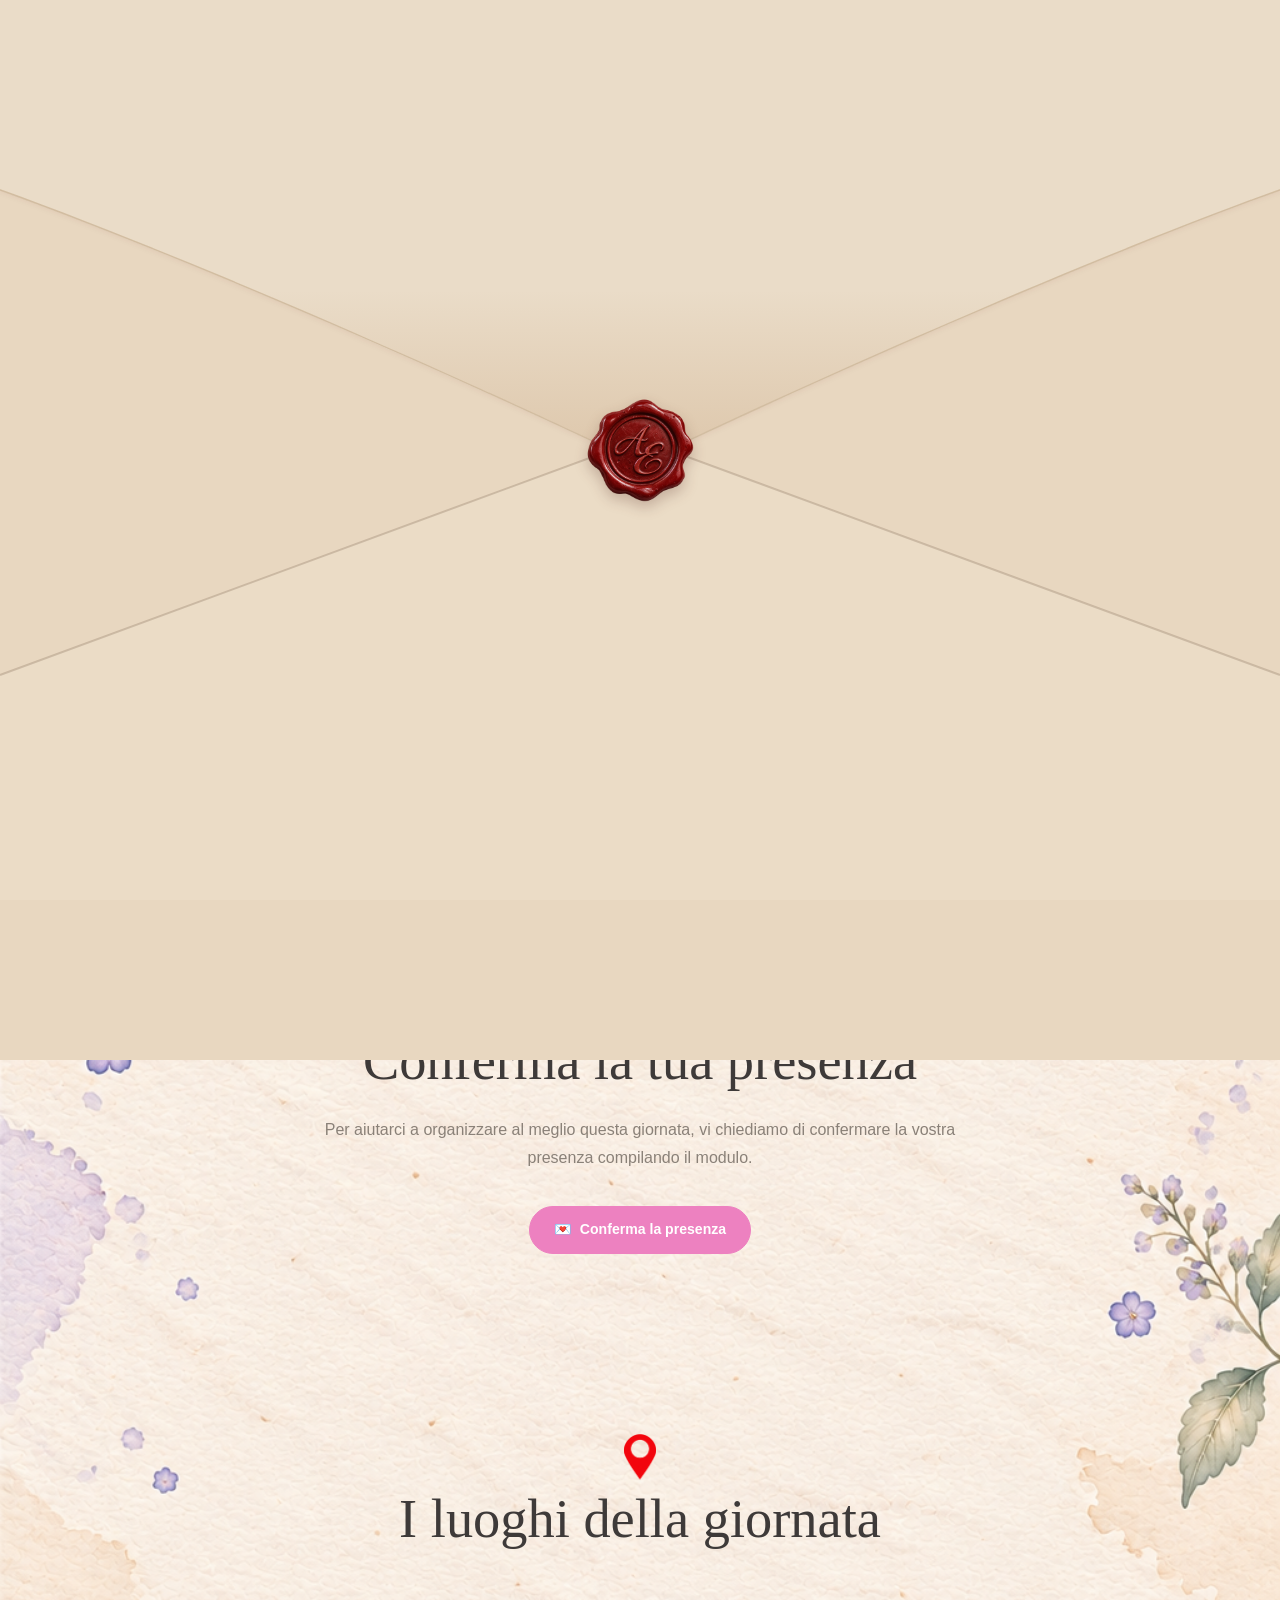
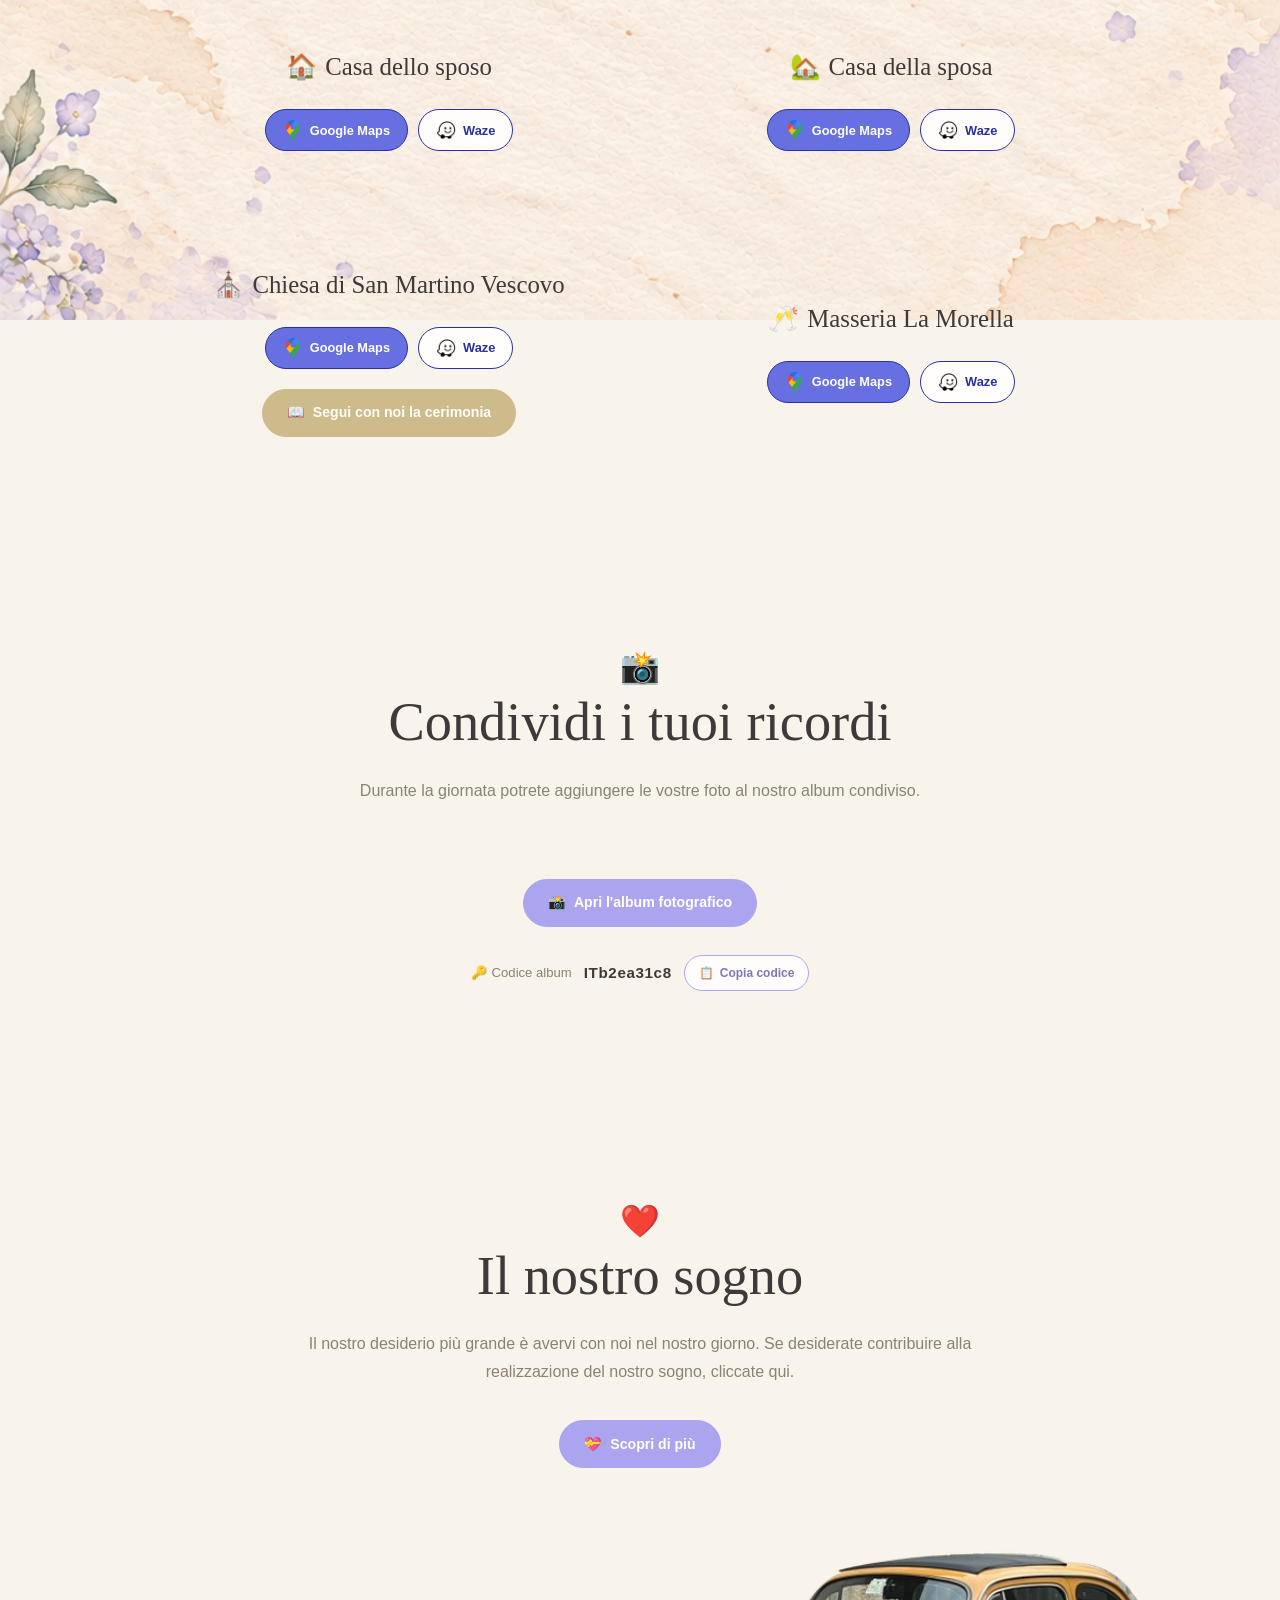
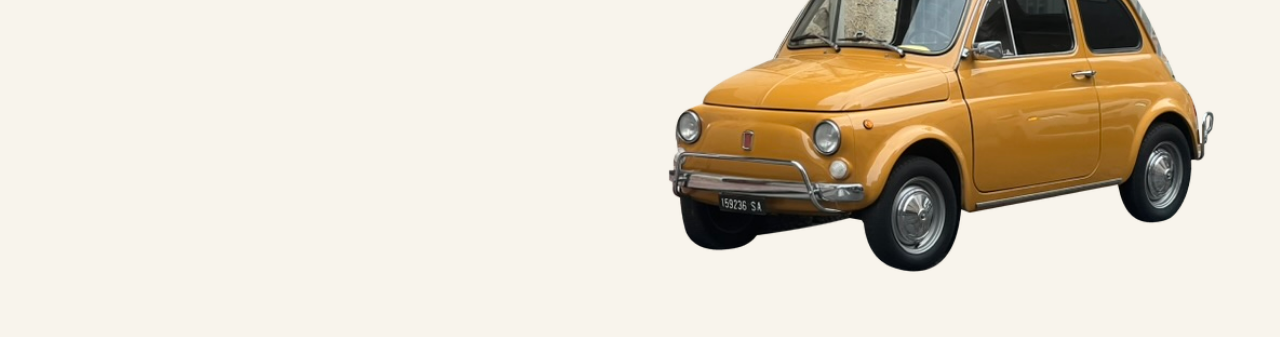
==== index.html @ 4b768903 "Update index.html" ====
<!DOCTYPE html>
<html lang="it">

<head>
    <meta charset="UTF-8">

    <meta
        name="viewport"
        content="width=device-width, initial-scale=1.0, viewport-fit=cover"
    >

    <script>
        if ("scrollRestoration" in history) {
            history.scrollRestoration = "manual";
        }

        window.scrollTo(0, 0);
    </script>

    <meta
        name="theme-color"
        content="#FAF7F2"
    >

    <title>Enrico & Annachiara | 12 giugno 2027</title>

    <link
        rel="preload"
        as="image"
        href="images/sigillo-AE.png"
        fetchpriority="high"
    >

    <link
        rel="preload"
        as="image"
        href="images/ritratto.png"
    >

    <link
        rel="preload"
        as="image"
        href="images/cartoncino.png"
    >

    <link
        rel="preload"
        as="image"
        href="images/sfondo-1.png"
    >

    <link
        rel="stylesheet"
        href="css/base.css"
    >

    <link
        rel="stylesheet"
        href="css/envelope.css"
    >

    <link
        rel="stylesheet"
        href="css/hero.css"
    >

    <link
        rel="stylesheet"
        href="css/sections.css"
    >

    <link
        rel="stylesheet"
        href="css/scroll.css"
    >
</head>


<body>

    <!-- =========================================================
         BUSTA
    ========================================================== -->

    <div
        class="envelope-screen"
        id="envelopeScreen"
    >

        <div
            class="envelope-stage"
            id="envelopeStage"
            role="button"
            tabindex="0"
            aria-label="Apri la partecipazione"
        >

            <div
                class="flap-shadow"
                id="flapShadow"
            ></div>


            <div
                class="envelope-body"
                id="envelopeBody"
            >

                <svg
                    class="body-svg"
                    viewBox="0 0 1000 1000"
                    preserveAspectRatio="none"
                    aria-hidden="true"
                >

                    <path
                        id="bodyLeftPath"
                        class="body-side"
                    ></path>

                    <path
                        id="bodyLeftFold"
                        class="body-fold"
                    ></path>

                    <path
                        id="bodyRightPath"
                        class="body-side"
                    ></path>

                    <path
                        id="bodyRightFold"
                        class="body-fold"
                    ></path>

                    <path
                        id="bodyBottomPath"
                        class="body-bottom"
                    ></path>

                    <path
                        id="bodyBottomFold"
                        class="body-bottom-fold"
                    ></path>

                </svg>

            </div>


            <div
                class="envelope-flap"
                id="flap"
            >

                <svg
                    class="flap-svg"
                    viewBox="0 0 1000 1000"
                    preserveAspectRatio="none"
                    aria-hidden="true"
                >

                    <defs>

                        <linearGradient
                            id="paperFront"
                            x1="0"
                            y1="0"
                            x2="0"
                            y2="1"
                        >

                            <stop
                                id="frontStop1"
                                offset="0%"
                                stop-color="#EADCC8"
                            ></stop>

                            <stop
                                id="frontStop2"
                                offset="65%"
                                stop-color="#EADCC8"
                            ></stop>

                            <stop
                                id="frontStop3"
                                offset="100%"
                                stop-color="#DEC8AD"
                            ></stop>

                        </linearGradient>


                        <linearGradient
                            id="paperBack"
                            x1="0"
                            y1="0"
                            x2="0"
                            y2="1"
                        >

                            <stop
                                offset="0%"
                                stop-color="#E6D6C0"
                            ></stop>

                            <stop
                                offset="100%"
                                stop-color="#DCC5A8"
                            ></stop>

                        </linearGradient>


                        <filter
                            id="paperShadow"
                            x="-20%"
                            y="-20%"
                            width="140%"
                            height="160%"
                        >

                            <feDropShadow
                                dx="0"
                                dy="4"
                                stdDeviation="5"
                                flood-color="#654B35"
                                flood-opacity=".08"
                            ></feDropShadow>

                        </filter>

                    </defs>


                    <path
                        id="flapEdgePath"
                        class="flap-edge"
                    ></path>

                    <path
                        id="flapPath"
                        class="flap-paper"
                    ></path>

                </svg>


                <div
                    class="wax-seal"
                    id="waxSeal"
                >

                    <img
                        src="images/sigillo-AE.png"
                        alt=""
                        draggable="false"
                        fetchpriority="high"
                        decoding="sync"
                    >

                </div>

            </div>

        </div>

    </div>



    <main
        class="site"
        id="site"
    >


        <!-- =====================================================
             HERO
        ====================================================== -->

        <section
            class="hero"
            id="home"
        >

            <div class="hero-content">

                <img
                    class="hero-portrait"
                    src="images/ritratto.png"
                    alt="Enrico e Annachiara"
                    fetchpriority="high"
                >

                <h1>
                    Enrico & Annachiara
                </h1>

                <p class="hero-date">
                    12 giugno 2027
                </p>


                <div
                    class="countdown-paper"
                    id="countdown"
                    aria-label="Conto alla rovescia al matrimonio"
                >

                    <img
                        class="countdown-paper-image"
                        src="images/cartoncino.png"
                        alt=""
                    >

                    <div class="countdown-paper-content">

                        <div class="countdown-grid">

                            <div class="countdown-item">

                                <strong id="countdownDays">
                                    000
                                </strong>

                                <span>
                                    giorni
                                </span>

                            </div>


                            <div class="countdown-item">

                                <strong id="countdownHours">
                                    00
                                </strong>

                                <span>
                                    ore
                                </span>

                            </div>


                            <div class="countdown-item">

                                <strong id="countdownMinutes">
                                    00
                                </strong>

                                <span>
                                    minuti
                                </span>

                            </div>


                            <div class="countdown-item">

                                <strong id="countdownSeconds">
                                    00
                                </strong>

                                <span>
                                    secondi
                                </span>

                            </div>

                        </div>

                    </div>

                </div>

            </div>

        </section>



        <!-- =====================================================
             RSVP
        ====================================================== -->

        <section
            class="section"
            id="rsvp"
        >

            <div class="section-inner">

                <h2 class="section-title">

                    <span
                        class="section-emoji"
                        aria-hidden="true"
                    >
                        💌
                    </span>

                    <span>
                        Conferma la tua presenza
                    </span>

                </h2>

                <p class="section-text">
                    Per aiutarci a organizzare al meglio questa giornata,
                    vi chiediamo di confermare la vostra presenza compilando
                    il modulo.
                </p>

                <a
                    class="button button-primary"
                    href="https://docs.google.com/forms/d/e/1FAIpQLSfR47MLRdUuwzttRWqgoxmSrlCjPIJb15usxh1CkX8zXxw4Rw/viewform"
                    target="_blank"
                    rel="noopener noreferrer"
                >

                    <span aria-hidden="true">
                        💌
                    </span>

                    Conferma la presenza

                </a>

            </div>

        </section>



        <!-- =====================================================
             LUOGHI
        ====================================================== -->

        <section
            class="section section-alt"
            id="luoghi"
        >

            <div class="section-inner">

                <h2 class="section-title">

                    <img
                        class="section-title-image"
                        src="images/pin.png"
                        alt=""
                    >

                    <span>
                        I luoghi della giornata
                    </span>

                </h2>


                <div class="places-grid">


                    <article class="place-card">

                        <h3>
                            <span aria-hidden="true">
                                🏠
                            </span>

                            Casa dello sposo
                        </h3>

                        <div class="navigation-buttons">

                            <a
                                class="button button-small map-button"
                                href="https://maps.app.goo.gl/kmqRrXZQPzqEgdiU8"
                                target="_blank"
                                rel="noopener noreferrer"
                            >

                                <img
                                    class="navigation-logo"
                                    src="images/maps.png"
                                    alt=""
                                >

                                Google Maps

                            </a>

                            <a
                                class="button button-small button-secondary map-button"
                                href="https://waze.com/ul?ll=40.608131%2C14.978180&navigate=yes"
                                target="_blank"
                                rel="noopener noreferrer"
                            >

                                <img
                                    class="navigation-logo"
                                    src="images/waze.png"
                                    alt=""
                                >

                                Waze

                            </a>

                        </div>

                    </article>



                    <article class="place-card">

                        <h3>
                            <span aria-hidden="true">
                                🏡
                            </span>

                            Casa della sposa
                        </h3>

                        <div class="navigation-buttons">

                            <a
                                class="button button-small map-button"
                                href="https://maps.app.goo.gl/kNUKDeFUFzFnu2As5"
                                target="_blank"
                                rel="noopener noreferrer"
                            >

                                <img
                                    class="navigation-logo"
                                    src="images/maps.png"
                                    alt=""
                                >

                                Google Maps

                            </a>

                            <a
                                class="button button-small button-secondary map-button"
                                href="https://waze.com/ul?ll=40.739052%2C14.755519&navigate=yes"
                                target="_blank"
                                rel="noopener noreferrer"
                            >

                                <img
                                    class="navigation-logo"
                                    src="images/waze.png"
                                    alt=""
                                >

                                Waze

                            </a>

                        </div>

                    </article>



                    <article class="place-card">

                        <h3>
                            <span aria-hidden="true">
                                ⛪
                            </span>

                            Chiesa di San Martino Vescovo
                        </h3>

                        <div class="navigation-buttons">

                            <a
                                class="button button-small map-button"
                                href="https://maps.app.goo.gl/6omwCTy1Atd1c3Cb7"
                                target="_blank"
                                rel="noopener noreferrer"
                            >

                                <img
                                    class="navigation-logo"
                                    src="images/maps.png"
                                    alt=""
                                >

                                Google Maps

                            </a>

                            <a
                                class="button button-small button-secondary map-button"
                                href="https://waze.com/ul?ll=40.761874%2C14.785191&navigate=yes"
                                target="_blank"
                                rel="noopener noreferrer"
                            >

                                <img
                                    class="navigation-logo"
                                    src="images/waze.png"
                                    alt=""
                                >

                                Waze

                            </a>

                        </div>


                        <a
                            class="button ceremony-button"
                            href="documenti/libretto-messa.pdf"
                            target="_blank"
                            rel="noopener noreferrer"
                        >

                            <span aria-hidden="true">
                                📖
                            </span>

                            Segui con noi la cerimonia

                        </a>

                    </article>



                    <article class="place-card">

                        <h3>
                            <span aria-hidden="true">
                                🥂
                            </span>

                            Masseria La Morella
                        </h3>

                        <div class="navigation-buttons">

                            <a
                                class="button button-small map-button"
                                href="https://maps.app.goo.gl/2apy9TeoYDG768eM7"
                                target="_blank"
                                rel="noopener noreferrer"
                            >

                                <img
                                    class="navigation-logo"
                                    src="images/maps.png"
                                    alt=""
                                >

                                Google Maps

                            </a>

                            <a
                                class="button button-small button-secondary map-button"
                                href="https://waze.com/ul?ll=40.610224%2C14.942694&navigate=yes"
                                target="_blank"
                                rel="noopener noreferrer"
                            >

                                <img
                                    class="navigation-logo"
                                    src="images/waze.png"
                                    alt=""
                                >

                                Waze

                            </a>

                        </div>

                    </article>


                </div>

            </div>

        </section>



        <!-- =====================================================
             ALBUM
        ====================================================== -->

        <section
            class="section"
            id="album"
        >

            <div class="section-inner">

                <h2 class="section-title">

                    <span
                        class="section-emoji"
                        aria-hidden="true"
                    >
                        📸
                    </span>

                    <span>
                        Condividi i tuoi ricordi
                    </span>

                </h2>


                <p class="section-text">
                    Durante la giornata potrete aggiungere le vostre foto
                    al nostro album condiviso.
                </p>


                <div class="album-card">

                    <a
                        class="button button-primary"
                        href="https://www.wedshoots.com/it?albumId=ITb2ea31c8"
                        target="_blank"
                        rel="noopener noreferrer"
                    >

                        <span aria-hidden="true">
                            📸
                        </span>

                        Apri l'album fotografico

                    </a>


                    <div class="access-code">

                        <span class="access-code-label">

                            <span aria-hidden="true">
                                🔑
                            </span>

                            Codice album

                        </span>

                        <strong id="wedshootsCode">
                            ITb2ea31c8
                        </strong>

                        <button
                            class="copy-button"
                            id="copyWedshootsCode"
                            type="button"
                        >

                            <span aria-hidden="true">
                                📋
                            </span>

                            Copia codice

                        </button>

                    </div>

                </div>

            </div>

        </section>



        <!-- =====================================================
             IL NOSTRO SOGNO
        ====================================================== -->

        <section
            class="section section-alt"
            id="sogno"
        >

            <div class="section-inner">

                <h2 class="section-title">

                    <span
                        class="section-emoji"
                        aria-hidden="true"
                    >
                        ❤️
                    </span>

                    <span>
                        Il nostro sogno
                    </span>

                </h2>


                <p class="section-text">
                    Il nostro desiderio più grande è avervi con noi nel
                    nostro giorno. Se desiderate contribuire alla
                    realizzazione del nostro sogno, cliccate qui.
                </p>


                <button
                    class="button button-primary"
                    id="giftToggle"
                    type="button"
                    aria-expanded="false"
                    aria-controls="giftDetails"
                >

                    <span aria-hidden="true">
                        💝
                    </span>

                    Scopri di più

                </button>


                <div
                    class="gift-details"
                    id="giftDetails"
                    hidden
                >

                    <div class="gift-row">

                        <span>
                            👤 Intestatario
                        </span>

                        <strong>
                            Enrico Forte
                        </strong>

                    </div>


                    <div class="gift-row gift-iban">

                        <span>
                            🏦 IBAN
                        </span>

                        <strong id="ibanCode">
                            IT95D0367401600000878189011
                        </strong>

                    </div>


                    <button
                        class="copy-button"
                        id="copyIban"
                        type="button"
                    >

                        <span aria-hidden="true">
                            📋
                        </span>

                        Copia IBAN

                    </button>


                    <div class="gift-row">

                        <span>
                            🌍 BIC / SWIFT
                        </span>

                        <strong>
                            TRBKITMMXXX
                        </strong>

                    </div>

                </div>

            </div>

        </section>



        <!-- =====================================================
             FIAT 500
        ====================================================== -->

        <div
            class="footer-500"
            aria-hidden="true"
        >

            <img
                src="images/500.png"
                alt=""
                draggable="false"
            >

        </div>


    </main>



    <!-- =========================================================
         INDICATORE SCROLL
    ========================================================== -->

    <div
        class="scroll-indicator"
        id="scrollIndicator"
        aria-hidden="true"
    >

        <span class="scroll-label">
            Scorri
        </span>

        <span
            class="scroll-arrow"
            aria-hidden="true"
        >

            <svg
                viewBox="0 0 24 24"
                focusable="false"
            >

                <path
                    d="M12 4.5V18.5M6.5 13L12 18.5L17.5 13"
                />

            </svg>

        </span>

    </div>



    <!-- =========================================================
         SCRIPT
    ========================================================== -->

    <script src="js/envelope.js"></script>
    <script src="js/countdown.js"></script>
    <script src="js/site.js"></script>
    <script src="js/hero.js"></script>

</body>

</html>
---- css/base.css ----
@import url("https://fonts.googleapis.com/css2?family=Allura&family=Cormorant+Garamond:wght@600&family=Great+Vibes&display=swap");


:root {
    --background: #F8F4EC;
    --background-alt: rgba(243, 238, 232, 0.72);

    --text: #3E3A39;
    --muted: #8A8178;

    --lilac: #ABA5F0;
    --lilac-dark: #9181BB;

    --card: rgba(255, 255, 255, 0.72);
    --card-border: rgba(125, 111, 101, 0.12);

    --gold: #CDBB8B;
    --gold-dark: #BDA978;
    --gold-active: #B19E70;

    --warm-white: #FFFDF8;

    --paper-front: #EADCC8;
    --paper-back: #E4D3BC;
    --paper-side: #E8D7C0;
    --paper-bottom: #EBDCC6;
    --paper-edge: #C8B18F;

    --shadow-soft:
        0 14px 40px
        rgba(74, 61, 53, .08);
}


* {
    box-sizing: border-box;
}


html {
    scroll-behavior: smooth;

    background:
        #F8F4EC;
}


html,
body {
    margin: 0;

    width: 100%;
    min-height: 100%;
}


body {
    position: relative;

    margin: 0;

    background-color:
        #F8F4EC;

    background-image:
        url("../images/sfondo-2.png");

    background-repeat:
        repeat-y;

    background-position:
        top center;

    background-size:
        100% auto;

    color:
        var(--text);

    font-family:
        Georgia,
        "Times New Roman",
        serif;

    overflow-x:
        hidden;
}


/*
 * =========================================================
 * PRIMA IMMAGINE DELLO SFONDO
 * =========================================================
 */

body::before {
    content: "";

    position: absolute;

    top: 0;
    left: 0;

    width: 100%;

    aspect-ratio:
        2 / 3;

    background-image:
        url("../images/sfondo-1.png");

    background-repeat:
        no-repeat;

    background-position:
        top center;

    background-size:
        100% 100%;

    pointer-events:
        none;

    z-index:
        0;
}


/*
 * =========================================================
 * BLOCCO DELLA PAGINA DURANTE LA BUSTA
 * =========================================================
 *
 * Manteniamo questa parte perché è quella che ha risolto
 * il ripristino della vecchia posizione di scroll su Safari.
 * Non crea alcuna fascia artificiale.
 * =========================================================
 */

body.envelope-locked {
    position: fixed;

    inset: 0;

    width: 100%;
    height: 100%;

    overflow: hidden;
}


a {
    color:
        inherit;

    text-decoration:
        none;
}


button,
a {
    -webkit-tap-highlight-color:
        transparent;
}


button {
    font:
        inherit;
}


.site {
    position:
        relative;

    width:
        100%;

    z-index:
        1;
}


/*
 * =========================================================
 * MOBILE
 * =========================================================
 */

@media (max-width: 760px) {

    body {
        background-size:
            100% auto;
    }


    body::before {
        background-size:
            100% 100%;
    }

}


/*
 * =========================================================
 * RIDUZIONE MOVIMENTO
 * =========================================================
 */

@media (prefers-reduced-motion: reduce) {

    html {
        scroll-behavior:
            auto;
    }


    *,
    *::before,
    *::after {
        animation-duration:
            .01ms !important;

        animation-iteration-count:
            1 !important;

        transition-duration:
            .01ms !important;
    }

}
---- css/envelope.css ----
.envelope-screen {
    position: fixed;
    inset: 0;

    z-index: 1000;

    overflow: visible;

    pointer-events: auto;
}


/*
 * =========================================================
 * OVERSCAN DELLA BUSTA
 * =========================================================
 *
 * Estendiamo fisicamente la superficie della busta oltre
 * il viewport senza modificare le dimensioni dello stage.
 *
 * In questo modo la geometria centrale della busta rimane
 * esattamente quella già approvata.
 * =========================================================
 */

.envelope-screen::before,
.envelope-screen::after {
    content: "";

    position: absolute;

    left: 0;

    width: 100%;

    height: 160px;

    background:
        var(--paper-side);

    pointer-events:
        none;

    z-index:
        9;
}


.envelope-screen::before {
    bottom: 100%;
}


.envelope-screen::after {
    top: 100%;
}


.envelope-screen.opened {
    pointer-events: none;
}


.envelope-stage {
    position: absolute;

    inset: 0;

    perspective:
        1800px;

    perspective-origin:
        50% 10%;

    cursor:
        pointer;

    outline:
        none;

    -webkit-tap-highlight-color:
        transparent;
}


/* =======================================================
   CORPO DELLA BUSTA
======================================================= */

.envelope-body {
    position: absolute;

    inset: 0;

    z-index: 10;

    pointer-events:
        none;

    transform:
        translateY(0);

    will-change:
        transform;
}


.body-svg {
    position: absolute;

    inset: 0;

    display:
        block;

    width:
        100%;

    height:
        100%;

    overflow:
        visible;
}


.body-side {
    fill:
        var(--paper-side);
}


.body-bottom {
    fill:
        var(--paper-bottom);
}


.body-fold {
    fill:
        none;

    stroke:
        rgba(105, 82, 58, 0.22);

    stroke-width:
        2;

    vector-effect:
        non-scaling-stroke;
}


.body-bottom-fold {
    fill:
        none;

    stroke:
        rgba(105, 82, 58, 0.24);

    stroke-width:
        2;

    vector-effect:
        non-scaling-stroke;
}


/* =======================================================
   OMBRA DEL LEMBO
======================================================= */

.flap-shadow {
    position:
        absolute;

    left:
        50%;

    top:
        50%;

    z-index:
        12;

    width:
        65%;

    height:
        13%;

    transform:
        translate(-50%, -50%)
        scaleY(0.04);

    transform-origin:
        center;

    background:
        radial-gradient(
            ellipse at center,
            rgba(70, 48, 30, 0.22) 0%,
            rgba(70, 48, 30, 0.09) 48%,
            rgba(70, 48, 30, 0) 80%
        );

    filter:
        blur(12px);

    opacity:
        0;

    pointer-events:
        none;

    will-change:
        opacity,
        transform;
}


/* =======================================================
   LEMBO SUPERIORE
======================================================= */

.envelope-flap {
    position:
        absolute;

    left:
        0;

    top:
        0;

    z-index:
        20;

    width:
        100vw;

    height:
        50vh;

    transform-origin:
        50% 0;

    transform-style:
        preserve-3d;

    opacity:
        1;

    will-change:
        transform,
        opacity;
}


.flap-svg {
    position:
        absolute;

    inset:
        0;

    display:
        block;

    width:
        100%;

    height:
        100%;

    overflow:
        visible;

    pointer-events:
        none;
}


.flap-edge {
    fill:
        none;

    stroke:
        var(--paper-edge);

    stroke-width:
        3;

    vector-effect:
        non-scaling-stroke;

    opacity:
        0.55;
}


.flap-paper {
    fill:
        url(#paperFront);

    filter:
        url(#paperShadow);
}


/* =======================================================
   SIGILLO
======================================================= */

.wax-seal {
    position:
        absolute;

    left:
        50%;

    top:
        100%;

    z-index:
        30;

    width:
        108px;

    height:
        108px;

    transform:
        translate(-50%, -50%)
        translateZ(5px);

    transform-origin:
        center;

    pointer-events:
        none;

    will-change:
        left,
        top;
}


.wax-seal img {
    display:
        block;

    width:
        100%;

    height:
        100%;

    object-fit:
        contain;

    filter:
        drop-shadow(
            0 6px 7px
            rgba(70, 25, 20, 0.24)
        );
}


/* =======================================================
   MOBILE
======================================================= */

@media (max-width: 760px) {

    .wax-seal {
        width:
            96px;

        height:
            96px;
    }

}
---- css/hero.css ----
/* =======================================================
   HERO
======================================================= */

.hero {
    position: relative;

    min-height: 100vh;

    display: flex;
    justify-content: center;
    align-items: center;

    padding:
        30px
        24px
        60px;

    text-align: center;

    /*
     * Nessun background:
     * lasciamo visibile lo sfondo carta del body.
     */
    background: transparent;
}

.hero-content {
    position: relative;
    z-index: 3;

    width: 100%;
    max-width: 720px;

    display: flex;
    flex-direction: column;
    align-items: center;
}


/* =======================================================
   RITRATTO
======================================================= */

.hero-portrait {
    display: block;

    width: min(60vw, 380px);
    height: auto;

    margin-bottom: 18px;

    transform:
        translateY(10px)
        scale(0.85);

    transform-origin: center center;

    transition:
        transform 3.3s
        cubic-bezier(0.22, 1, 0.36, 1);

    will-change: transform;
}


/* =======================================================
   NOMI
======================================================= */

.hero h1 {
    margin: 0;

    font-family:
        "Allura",
        "Great Vibes",
        cursive;

    font-size:
        clamp(
            4.2rem,
            9vw,
            6.4rem
        );

    font-weight: 400;

    line-height: 1;

    color: var(--text);

    transform:
        translateY(8px)
        scale(0.85);

    transform-origin: center center;

    transition:
        transform 3.3s
        cubic-bezier(0.22, 1, 0.36, 1);

    will-change: transform;
}


/* =======================================================
   REVEAL HERO
======================================================= */

.hero.is-revealed .hero-portrait {
    transform:
        translateY(0)
        scale(1);
}

.hero.is-revealed h1 {
    transform:
        translateY(0)
        scale(1);
}


/* =======================================================
   DATA
======================================================= */

.hero-date {
    margin:
        12px
        0
        0;

    color: var(--muted);

    font-family:
        Georgia,
        "Times New Roman",
        serif;

    font-size:
        clamp(
            0.9rem,
            2vw,
            1.05rem
        );

    letter-spacing: .32em;

    text-transform: uppercase;
}


/* =======================================================
   COUNTDOWN
======================================================= */

.countdown-paper {
    position: relative;

    width:
        min(
            94vw,
            560px
        );

    margin-top: 18px;
}

.countdown-paper-image {
    display: block;

    width: 100%;
    height: auto;

    user-select: none;
    pointer-events: none;
}

.countdown-paper-content {
    position: absolute;

    left: 50%;
    top: 50%;

    width: 82%;

    transform:
        translate(-50%, -50%);

    text-align: center;
}

.countdown-grid {
    display: grid;

    grid-template-columns:
        repeat(
            4,
            1fr
        );

    align-items: center;
}

.countdown-item {
    display: flex;
    flex-direction: column;

    align-items: center;

    gap: 4px;

    min-width: 0;
}


/* =======================================================
   NUMERI COUNTDOWN
======================================================= */

.countdown-item strong {
    display: block;

    color:
        rgba(
            67,
            46,
            33,
            0.92
        );

    font-family:
        "Cormorant Garamond",
        Georgia,
        serif;

    font-size:
        clamp(
            2.35rem,
            5.6vw,
            2.6rem
        );

    font-weight: 600;

    line-height: 0.95;

    font-variant-numeric:
        tabular-nums;

    letter-spacing: 0.01em;
}


/* =======================================================
   STRUTTURA FLIP
======================================================= */

.countdown-flip {
    position: relative;

    display: inline-block;

    min-width: 2ch;
    height: 1em;

    perspective: 700px;

    line-height: 1;

    vertical-align: middle;
}

.countdown-flip-face {
    position: absolute;

    inset: 0;

    display: flex;

    justify-content: center;
    align-items: center;

    backface-visibility: hidden;
    -webkit-backface-visibility: hidden;

    transform-style: preserve-3d;

    transform-origin: center center;
}

.countdown-flip-current {
    transform:
        rotateX(0deg);
}

.countdown-flip-next {
    transform:
        rotateX(90deg);
}

.countdown-flip.is-flipping
.countdown-flip-current {
    animation:
        countdownFlipOut
        0.28s
        ease-in
        forwards;
}

.countdown-flip.is-flipping
.countdown-flip-next {
    animation:
        countdownFlipIn
        0.28s
        0.20s
        ease-out
        forwards;
}

@keyframes countdownFlipOut {

    from {
        transform:
            rotateX(0deg);
    }

    to {
        transform:
            rotateX(-90deg);
    }

}

@keyframes countdownFlipIn {

    from {
        transform:
            rotateX(90deg);
    }

    to {
        transform:
            rotateX(0deg);
    }

}


/* =======================================================
   ETICHETTE COUNTDOWN
======================================================= */

.countdown-item span {
    color:
        rgba(
            92,
            64,
            45,
            0.72
        );

    font-family:
        "Cormorant Garamond",
        Georgia,
        serif;

    font-size: 0.60rem;

    font-weight: 600;

    line-height: 1;

    text-transform: uppercase;

    letter-spacing: 0.12em;
}


/* =======================================================
   MOBILE
======================================================= */

@media (max-width: 760px) {

    .hero {
        padding:
            22px
            20px
            50px;
    }

    .hero-portrait {
        width:
            min(
                72vw,
                340px
            );

        margin-bottom: 14px;
    }

    .hero h1 {
        font-size:
            clamp(
                3.4rem,
                15vw,
                5.2rem
            );
    }

    .hero-date {
        margin-top: 8px;

        font-size: .82rem;
    }

    .countdown-paper {
        width:
            min(
                96vw,
                560px
            );

        margin-top: 16px;
    }

    .countdown-paper-content {
        width: 84%;
    }

    .countdown-item strong {
        font-size:
            clamp(
                2rem,
                8vw,
                2.45rem
            );
    }

    .countdown-item span {
        font-size: 0.58rem;

        letter-spacing: 0.10em;
    }

}


/* =======================================================
   ACCESSIBILITÀ
======================================================= */

@media (prefers-reduced-motion: reduce) {

    .hero-portrait,
    .hero h1 {
        transition: none;

        transform:
            translateY(0)
            scale(1);
    }

    .hero.is-revealed .hero-portrait,
    .hero.is-revealed h1 {
        transform:
            translateY(0)
            scale(1);
    }

    .countdown-flip.is-flipping
    .countdown-flip-current,

    .countdown-flip.is-flipping
    .countdown-flip-next {
        animation: none;
    }

}
---- css/sections.css ----
/* =======================================================
   SEZIONI
======================================================= */

.section {
    position: relative;

    width: 100%;

    padding:
        90px
        24px;

    background: transparent;
}


/* =======================================================
   SEZIONI ALTERNATE
======================================================= */

.section-alt {
    background: transparent;
}


.section-inner {
    position: relative;

    width: 100%;
    max-width: 980px;

    margin: 0 auto;

    text-align: center;

    z-index: 2;
}


/* =======================================================
   TITOLI
======================================================= */

.section-title {
    margin:
        0
        0
        24px;

    display: flex;
    flex-direction: column;

    justify-content: center;
    align-items: center;

    gap: 10px;

    font-size:
        clamp(
            2rem,
            5vw,
            3.4rem
        );

    font-weight: 400;

    line-height: 1.1;
}


.section-emoji {
    display: block;

    font-size: 2rem;

    line-height: 1;
}


.section-title-image {
    display: block;

    width: 46px;
    height: 46px;

    object-fit: contain;
}


/* =======================================================
   TESTO
======================================================= */

.section-text {
    max-width: 700px;

    margin:
        0
        auto
        34px;

    color: var(--muted);

    font-family:
        Arial,
        Helvetica,
        sans-serif;

    font-size: 1rem;

    line-height: 1.75;
}


/* =======================================================
   PULSANTI - BASE
======================================================= */

.button {
    display: inline-flex;

    justify-content: center;
    align-items: center;

    gap: 8px;

    min-height: 48px;

    padding:
        13px
        24px;

    border:
        1px solid
        transparent;

    border-radius: 999px;

    color: #FFFFFF;

    font-family:
        Arial,
        Helvetica,
        sans-serif;

    font-size: 0.88rem;

    font-weight: 600;

    line-height: 1.2;

    cursor: pointer;

    box-shadow: none;

    transition:
        transform 0.28s cubic-bezier(.22, 1, .36, 1),
        background-color 0.28s ease,
        border-color 0.28s ease,
        color 0.28s ease;
}


.button:hover {
    transform:
        translateY(-1px);
}


.button:active {
    transform:
        translateY(1px)
        scale(0.985);
}


/* =======================================================
   RSVP
======================================================= */

#rsvp .button-primary {
    background:
        #ED81C0;

    border-color:
        #ED81C0;

    color:
        #FFFFFF;
}


#rsvp .button-primary:hover {
    background:
        #E673B6;

    border-color:
        #E673B6;
}


/* =======================================================
   PULSANTE SECONDARIO
======================================================= */

.button-secondary {
    background:
        rgba(255, 255, 255, 0.60);

    color:
        #9181BB;

    border:
        1px solid
        #ABA5F0;
}


.button-secondary:hover {
    background:
        rgba(171, 165, 240, 0.10);

    color:
        #8176B8;
}


/* =======================================================
   PULSANTI PICCOLI
======================================================= */

.button-small {
    min-height: 42px;

    padding:
        10px
        17px;

    font-size: 0.8rem;
}


/* =======================================================
   NAVIGAZIONE
======================================================= */

.map-button {
    gap: 7px;
}


.navigation-logo {
    display: block;

    width: 20px;
    height: 20px;

    object-fit: contain;

    flex: 0 0 auto;
}


/* =======================================================
   GOOGLE MAPS
======================================================= */

.map-button[href*="maps"] {
    background:
        #6770E1;

    color:
        #FFFFFF;

    border:
        1px solid
        #2A30A4;
}


.map-button[href*="maps"]:hover {
    background:
        #5C65D8;

    border-color:
        #2A30A4;
}


/* =======================================================
   WAZE
======================================================= */

.map-button[href*="waze"] {
    background:
        rgba(255, 255, 255, 0.88);

    color:
        #2A30A4;

    border:
        1px solid
        #2A30A4;
}


.map-button[href*="waze"]:hover {
    background:
        #FFFFFF;

    color:
        #2A30A4;
}


/* =======================================================
   CERIMONIA
======================================================= */

.ceremony-button {
    margin-top: 20px;

    background:
        var(--gold);

    color:
        var(--warm-white);

    border-color:
        var(--gold);
}


.ceremony-button:hover {
    background:
        var(--gold-dark);

    border-color:
        var(--gold-dark);
}


.ceremony-button:active {
    background:
        var(--gold-active);

    border-color:
        var(--gold-active);
}


/* =======================================================
   LUOGHI
======================================================= */

.places-grid {
    display: grid;

    grid-template-columns:
        repeat(
            2,
            minmax(0, 1fr)
        );

    gap: 24px;

    margin-top: 42px;
}


.place-card {
    display: flex;
    flex-direction: column;

    justify-content: center;
    align-items: center;

    min-height: 220px;

    padding:
        34px
        28px;

    border: none;

    border-radius: 0;

    background: transparent;

    box-shadow: none;

    backdrop-filter: none;
    -webkit-backdrop-filter: none;
}


.place-card h3 {
    margin:
        0
        0
        26px;

    display: flex;

    justify-content: center;
    align-items: center;

    gap: 8px;

    font-size:
        clamp(
            1.25rem,
            3vw,
            1.55rem
        );

    font-weight: 400;

    line-height: 1.25;

    text-align: center;
}


.navigation-buttons {
    display: flex;

    flex-wrap: wrap;

    justify-content: center;

    gap: 10px;
}


/* =======================================================
   ALBUM
======================================================= */

.album-card {
    max-width: 600px;

    margin:
        40px
        auto
        0;

    padding:
        34px
        28px;

    border: none;

    border-radius: 0;

    background: transparent;

    box-shadow: none;

    backdrop-filter: none;
    -webkit-backdrop-filter: none;
}


/* =======================================================
   PULSANTE ALBUM
======================================================= */

#album .button-primary {
    background:
        #ABA5F0;

    border-color:
        #ABA5F0;

    color:
        #FFFFFF;
}


#album .button-primary:hover {
    background:
        #9D96E4;

    border-color:
        #9D96E4;
}


/* =======================================================
   CODICE ACCESSO
======================================================= */

.access-code {
    margin-top: 28px;

    display: flex;

    flex-wrap: wrap;

    justify-content: center;
    align-items: center;

    gap: 12px;

    font-family:
        Arial,
        Helvetica,
        sans-serif;

    color:
        var(--muted);
}


.access-code-label {
    display: inline-flex;

    align-items: center;

    gap: 5px;

    font-size: 0.82rem;
}


.access-code strong {
    color:
        var(--text);

    font-size: 0.95rem;

    letter-spacing: 0.04em;
}


/* =======================================================
   COPIA CODICE / COPIA IBAN
======================================================= */

.copy-button {
    display: inline-flex;

    justify-content: center;
    align-items: center;

    gap: 6px;

    min-height: 36px;

    padding:
        8px
        14px;

    border:
        1px solid
        #ABA5F0;

    border-radius: 999px;

    background:
        rgba(255, 255, 255, 0.82);

    color:
        #8176B8;

    font-family:
        Arial,
        Helvetica,
        sans-serif;

    font-size: 0.75rem;

    font-weight: 600;

    cursor: pointer;

    box-shadow: none;

    transition:
        transform 0.28s cubic-bezier(.22, 1, .36, 1),
        background-color 0.28s ease,
        border-color 0.28s ease;
}


.copy-button:hover {
    background:
        #FFFFFF;

    border-color:
        #918BE0;

    transform:
        translateY(-1px);
}


.copy-button:active {
    transform:
        translateY(1px)
        scale(0.985);
}


/* =======================================================
   REGALO
======================================================= */

.gift-details {
    max-width: 620px;

    margin:
        34px
        auto
        0;

    padding: 30px;

    border: none;

    border-radius: 0;

    background: transparent;

    box-shadow: none;

    backdrop-filter: none;
    -webkit-backdrop-filter: none;
}


.gift-details[hidden] {
    display: none;
}


/* =======================================================
   PULSANTE SCOPRI DI PIÙ
======================================================= */

#giftToggle {
    background:
        #ABA5F0;

    border-color:
        #ABA5F0;

    color:
        #FFFFFF;
}


#giftToggle:hover {
    background:
        #9D96E4;

    border-color:
        #9D96E4;
}


/* =======================================================
   DATI REGALO
======================================================= */

.gift-row {
    display: flex;

    justify-content: space-between;
    align-items: center;

    gap: 20px;

    padding:
        14px
        0;

    border-bottom:
        1px solid
        rgba(125, 111, 101, 0.10);

    text-align: left;

    font-family:
        Arial,
        Helvetica,
        sans-serif;
}


.gift-row:last-child {
    border-bottom: 0;
}


.gift-row span {
    flex:
        0
        0
        auto;

    color:
        var(--muted);

    font-size: 0.8rem;
}


.gift-row strong {
    text-align: right;

    font-size: 0.92rem;

    font-weight: 600;

    overflow-wrap: anywhere;
}


.gift-iban {
    margin-bottom: 12px;
}


.gift-details > .copy-button {
    margin:
        4px
        0
        12px;
}


/* =======================================================
   SEZIONE FINALE
======================================================= */

#sogno {
    padding-bottom: 70px;
}


/* =======================================================
   FIAT 500 - DECORAZIONE FINALE
======================================================= */

.footer-500 {
    position: relative;

    width: 100%;

    display: flex;

    justify-content: flex-end;
    align-items: flex-end;

    padding:
        0
        clamp(22px, 4vw, 64px)
        clamp(28px, 4vw, 50px);

    pointer-events: none;

    user-select: none;

    z-index: 2;
}


.footer-500 img {
    display: block;

    width:
        min(
            45vw,
            700px
        );

    max-width: 100%;

    height: auto;

    object-fit: contain;

    pointer-events: none;

    user-select: none;

    -webkit-user-drag: none;
}


/* =======================================================
   MOBILE
======================================================= */

@media (max-width: 760px) {

    .section {
        padding:
            74px
            20px;
    }


    .section-title {
        gap: 9px;
    }


    .section-emoji {
        font-size: 1.85rem;
    }


    .section-title-image {
        width: 42px;
        height: 42px;
    }


    .places-grid {
        grid-template-columns:
            1fr;

        gap: 18px;

        margin-top: 34px;
    }


    .place-card {
        min-height: 0;

        padding:
            28px
            22px;

        border-radius: 0;
    }


    .place-card h3 {
        gap: 7px;
    }


    .navigation-buttons {
        width: 100%;
    }


    .navigation-buttons .button {
        flex:
            1
            1
            120px;
    }


    .navigation-logo {
        width: 19px;
        height: 19px;
    }


    .album-card,
    .gift-details {
        padding:
            28px
            20px;

        border-radius: 0;
    }


    .access-code {
        flex-direction: column;

        gap: 8px;
    }


    .gift-row {
        flex-direction: column;

        align-items: flex-start;

        gap: 6px;
    }


    .gift-row strong {
        width: 100%;

        text-align: left;
    }


    #sogno {
        padding-bottom: 55px;
    }


    .footer-500 {
        padding:
            0
            18px
            24px;
    }


    .footer-500 img {
        width: 45vw;
    }

}
---- css/scroll.css ----
.scroll-indicator {
    position: fixed;
    left: 50%;
    bottom: 20px;
    z-index: 500;

    display: flex;
    flex-direction: column;
    align-items: center;
    gap: 4px;

    transform: translateX(-50%);

    color: rgba(62, 58, 57, 0.72);

    font-family: Arial, Helvetica, sans-serif;
    font-size: 0.7rem;
    letter-spacing: 0.16em;
    text-transform: uppercase;

    opacity: 0;
    pointer-events: none;

    transition: opacity 0.25s ease;
}

.scroll-indicator.visible {
    opacity: 1;
}

.scroll-label {
    max-height: 20px;
    opacity: 1;
    overflow: hidden;

    transition:
        opacity 0.25s ease,
        max-height 0.25s ease,
        transform 0.25s ease;
}

.scroll-indicator.compact .scroll-label {
    max-height: 0;
    opacity: 0;
    transform: translateY(5px);
}

.scroll-arrow {
    width: 46px;
    height: 46px;

    display: grid;
    place-items: center;

    flex: 0 0 46px;

    border-radius: 50%;

    background: transparent;
    box-shadow: none;

    animation: scrollBounce 1.7s ease-in-out infinite;

    transition:
        background 0.28s ease,
        box-shadow 0.28s ease,
        backdrop-filter 0.28s ease;
}

.scroll-arrow svg {
    display: block;

    width: 25px;
    height: 25px;

    overflow: visible;

    fill: none;
    stroke: currentColor;
    stroke-width: 2.25;
    stroke-linecap: round;
    stroke-linejoin: round;
}

.scroll-indicator.compact .scroll-arrow {
    background: rgba(250, 247, 242, 0.86);

    box-shadow:
        0 5px 18px
        rgba(62, 48, 40, 0.14);

    backdrop-filter: blur(8px);
    -webkit-backdrop-filter: blur(8px);
}

@keyframes scrollBounce {
    0%,
    100% {
        transform: translateY(0);
    }

    50% {
        transform: translateY(5px);
    }
}

@media (max-width: 420px) {
    .scroll-arrow {
        width: 44px;
        height: 44px;

        flex-basis: 44px;
    }

    .scroll-arrow svg {
        width: 24px;
        height: 24px;
    }
}
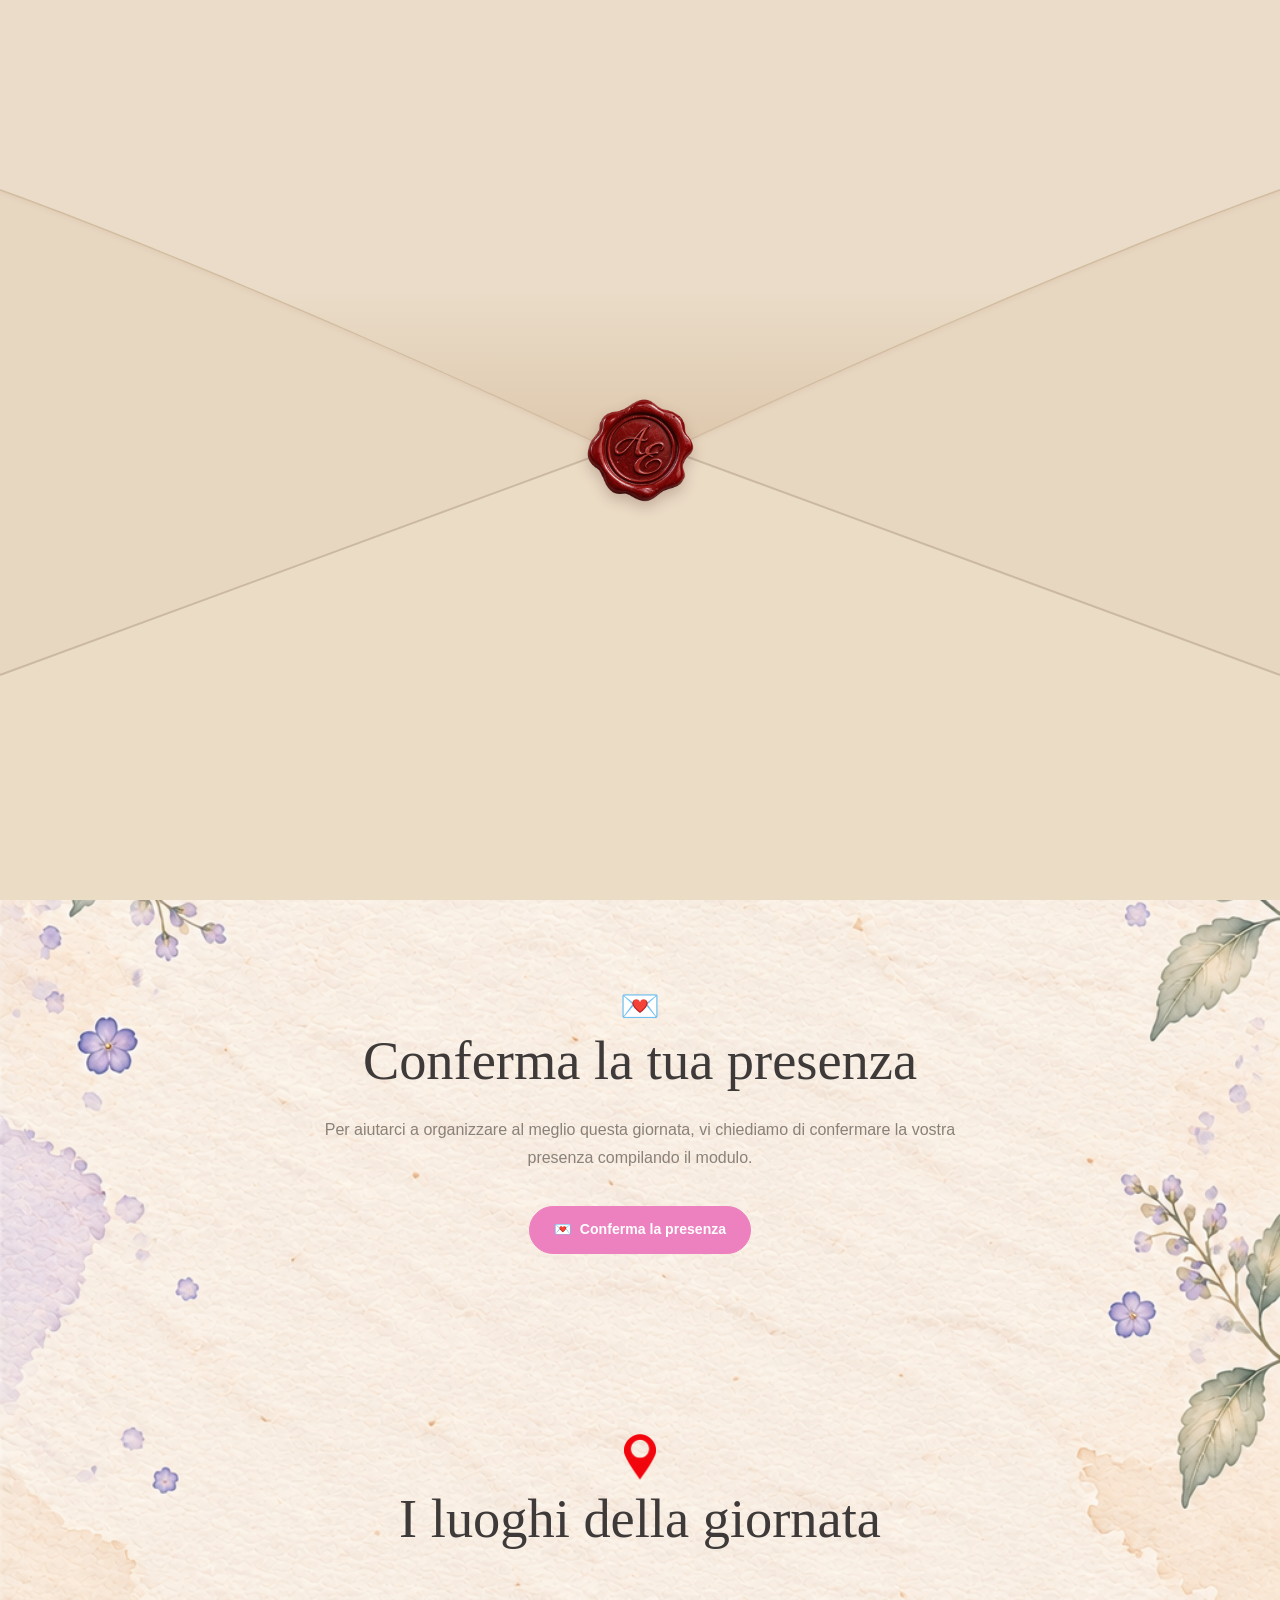
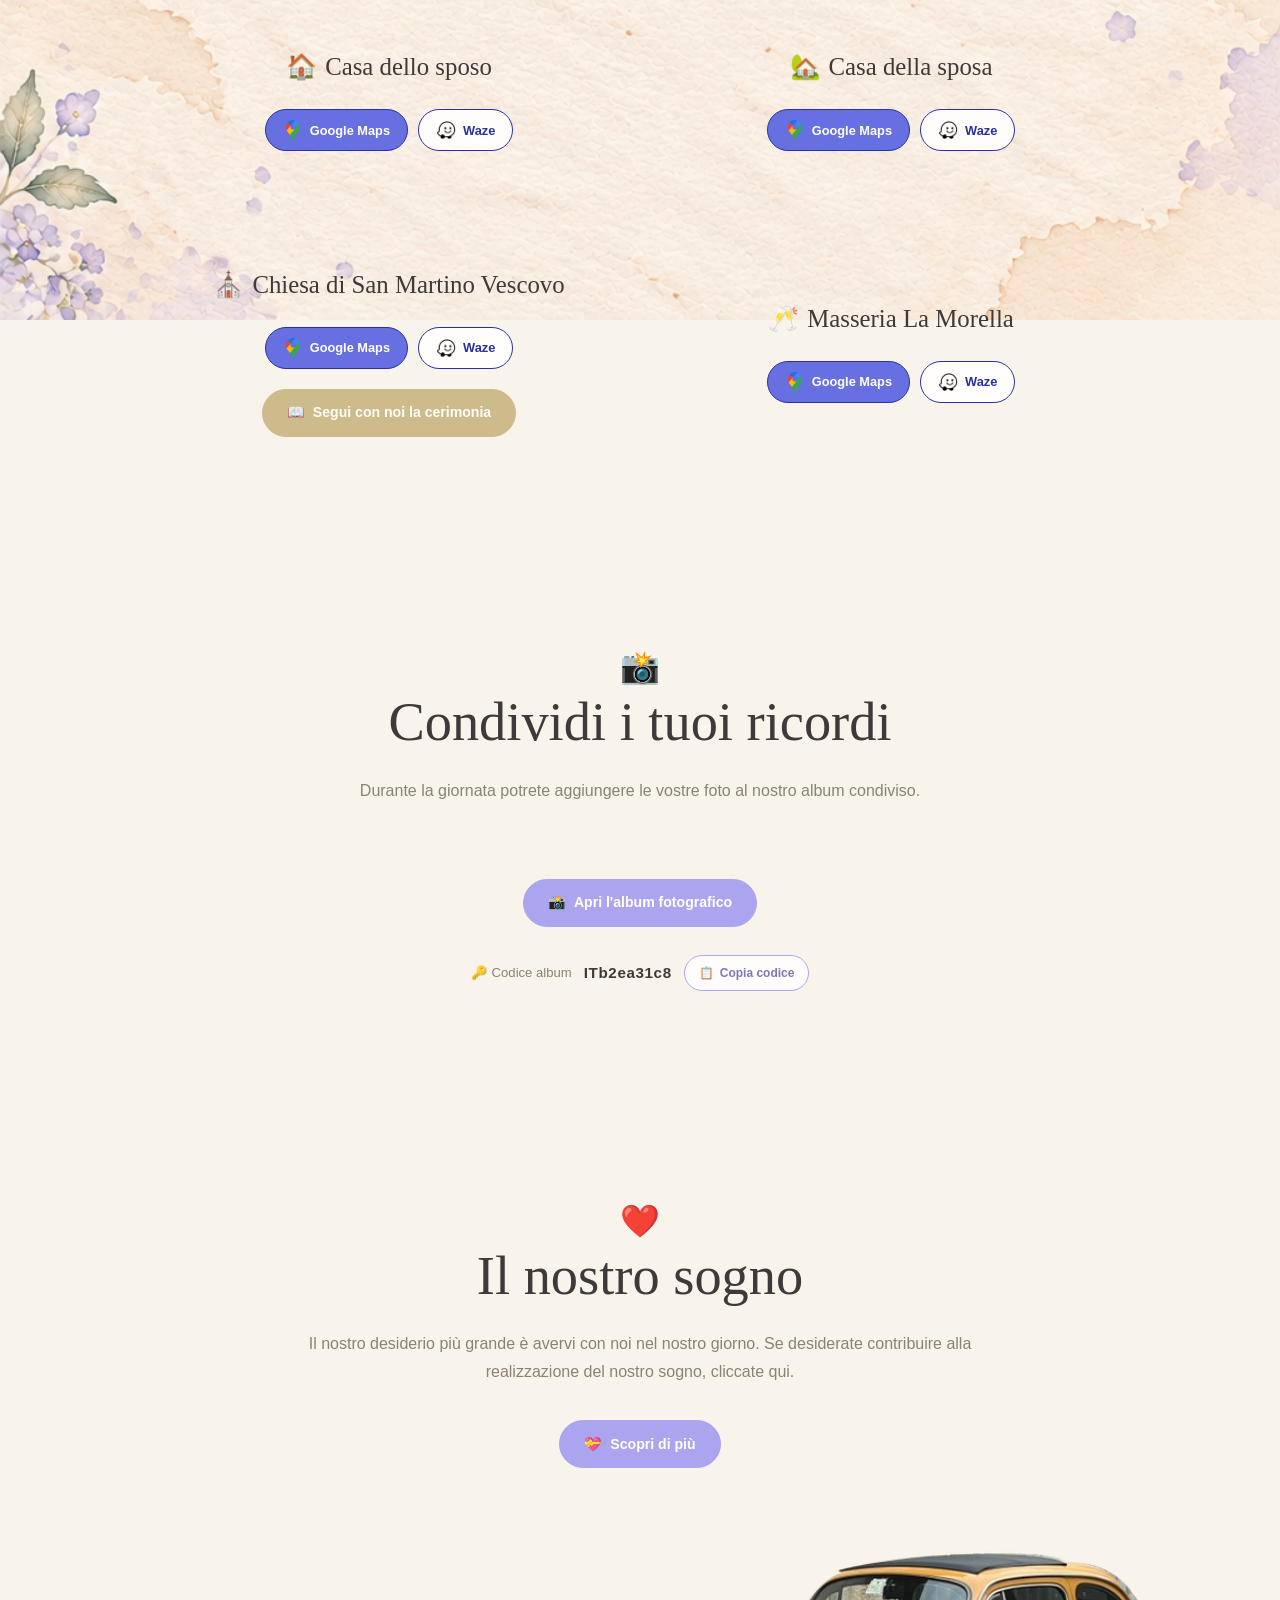
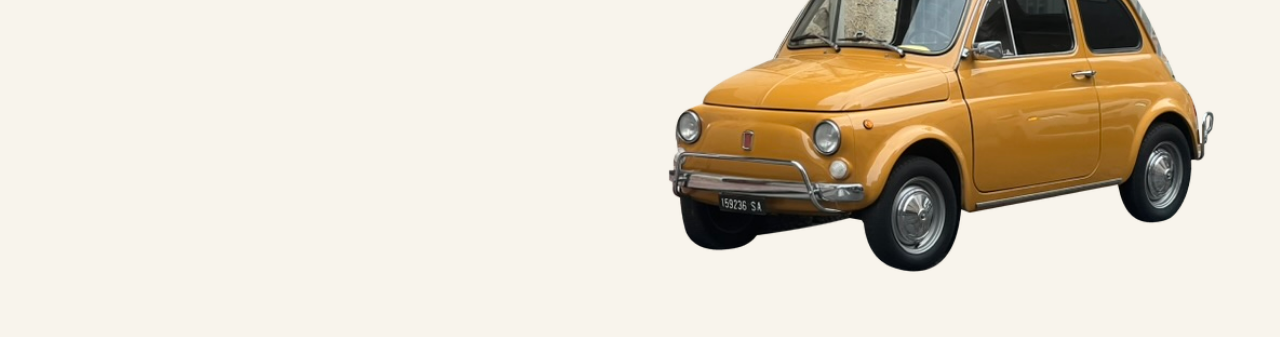
==== commit c91b2f34: "Update index.html" ====
--- a/index.html
+++ b/index.html
@@ -16,11 +16,6 @@
 
         window.scrollTo(0, 0);
     </script>
-
-    <meta
-        name="theme-color"
-        content="#FAF7F2"
-    >
 
     <title>Enrico & Annachiara | 12 giugno 2027</title>
 
--- a/css/envelope.css
+++ b/css/envelope.css
@@ -1,58 +1,9 @@
 .envelope-screen {
     position: fixed;
     inset: 0;
-
     z-index: 1000;
-
-    overflow: visible;
-
+    overflow: hidden;
     pointer-events: auto;
-}
-
-
-/*
- * =========================================================
- * OVERSCAN DELLA BUSTA
- * =========================================================
- *
- * Estendiamo fisicamente la superficie della busta oltre
- * il viewport senza modificare le dimensioni dello stage.
- *
- * In questo modo la geometria centrale della busta rimane
- * esattamente quella già approvata.
- * =========================================================
- */
-
-.envelope-screen::before,
-.envelope-screen::after {
-    content: "";
-
-    position: absolute;
-
-    left: 0;
-
-    width: 100%;
-
-    height: 160px;
-
-    background:
-        var(--paper-side);
-
-    pointer-events:
-        none;
-
-    z-index:
-        9;
-}
-
-
-.envelope-screen::before {
-    bottom: 100%;
-}
-
-
-.envelope-screen::after {
-    top: 100%;
 }
 
 
@@ -63,323 +14,153 @@
 
 .envelope-stage {
     position: absolute;
-
     inset: 0;
-
-    perspective:
-        1800px;
-
-    perspective-origin:
-        50% 10%;
-
-    cursor:
-        pointer;
-
-    outline:
-        none;
-
-    -webkit-tap-highlight-color:
-        transparent;
+    perspective: 1800px;
+    perspective-origin: 50% 10%;
+    cursor: pointer;
+    outline: none;
+    -webkit-tap-highlight-color: transparent;
 }
 
 
-/* =======================================================
-   CORPO DELLA BUSTA
-======================================================= */
-
 .envelope-body {
     position: absolute;
-
     inset: 0;
-
     z-index: 10;
-
-    pointer-events:
-        none;
-
-    transform:
-        translateY(0);
-
-    will-change:
-        transform;
+    pointer-events: none;
+    transform: translateY(0);
+    will-change: transform;
 }
 
 
 .body-svg {
     position: absolute;
-
     inset: 0;
-
-    display:
-        block;
-
-    width:
-        100%;
-
-    height:
-        100%;
-
-    overflow:
-        visible;
+    display: block;
+    width: 100%;
+    height: 100%;
+    overflow: visible;
 }
 
 
 .body-side {
-    fill:
-        var(--paper-side);
+    fill: var(--paper-side);
 }
 
 
 .body-bottom {
-    fill:
-        var(--paper-bottom);
+    fill: var(--paper-bottom);
 }
 
 
 .body-fold {
-    fill:
-        none;
-
-    stroke:
-        rgba(105, 82, 58, 0.22);
-
-    stroke-width:
-        2;
-
-    vector-effect:
-        non-scaling-stroke;
+    fill: none;
+    stroke: rgba(105, 82, 58, 0.22);
+    stroke-width: 2;
+    vector-effect: non-scaling-stroke;
 }
 
 
 .body-bottom-fold {
-    fill:
-        none;
-
-    stroke:
-        rgba(105, 82, 58, 0.24);
-
-    stroke-width:
-        2;
-
-    vector-effect:
-        non-scaling-stroke;
+    fill: none;
+    stroke: rgba(105, 82, 58, 0.24);
+    stroke-width: 2;
+    vector-effect: non-scaling-stroke;
 }
 
 
-/* =======================================================
-   OMBRA DEL LEMBO
-======================================================= */
+.flap-shadow {
+    position: absolute;
+    left: 50%;
+    top: 50%;
+    z-index: 12;
+    width: 65%;
+    height: 13%;
+    transform: translate(-50%, -50%) scaleY(0.04);
+    transform-origin: center;
 
-.flap-shadow {
-    position:
-        absolute;
+    background: radial-gradient(
+        ellipse at center,
+        rgba(70, 48, 30, 0.22) 0%,
+        rgba(70, 48, 30, 0.09) 48%,
+        rgba(70, 48, 30, 0) 80%
+    );
 
-    left:
-        50%;
-
-    top:
-        50%;
-
-    z-index:
-        12;
-
-    width:
-        65%;
-
-    height:
-        13%;
-
-    transform:
-        translate(-50%, -50%)
-        scaleY(0.04);
-
-    transform-origin:
-        center;
-
-    background:
-        radial-gradient(
-            ellipse at center,
-            rgba(70, 48, 30, 0.22) 0%,
-            rgba(70, 48, 30, 0.09) 48%,
-            rgba(70, 48, 30, 0) 80%
-        );
-
-    filter:
-        blur(12px);
-
-    opacity:
-        0;
-
-    pointer-events:
-        none;
-
-    will-change:
-        opacity,
-        transform;
+    filter: blur(12px);
+    opacity: 0;
+    pointer-events: none;
+    will-change: opacity, transform;
 }
 
 
-/* =======================================================
-   LEMBO SUPERIORE
-======================================================= */
-
 .envelope-flap {
-    position:
-        absolute;
-
-    left:
-        0;
-
-    top:
-        0;
-
-    z-index:
-        20;
-
-    width:
-        100vw;
-
-    height:
-        50vh;
-
-    transform-origin:
-        50% 0;
-
-    transform-style:
-        preserve-3d;
-
-    opacity:
-        1;
-
-    will-change:
-        transform,
-        opacity;
+    position: absolute;
+    left: 0;
+    top: 0;
+    z-index: 20;
+    width: 100vw;
+    height: 50vh;
+    transform-origin: 50% 0;
+    transform-style: preserve-3d;
+    opacity: 1;
+    will-change: transform, opacity;
 }
 
 
 .flap-svg {
-    position:
-        absolute;
-
-    inset:
-        0;
-
-    display:
-        block;
-
-    width:
-        100%;
-
-    height:
-        100%;
-
-    overflow:
-        visible;
-
-    pointer-events:
-        none;
+    position: absolute;
+    inset: 0;
+    display: block;
+    width: 100%;
+    height: 100%;
+    overflow: visible;
+    pointer-events: none;
 }
 
 
 .flap-edge {
-    fill:
-        none;
-
-    stroke:
-        var(--paper-edge);
-
-    stroke-width:
-        3;
-
-    vector-effect:
-        non-scaling-stroke;
-
-    opacity:
-        0.55;
+    fill: none;
+    stroke: var(--paper-edge);
+    stroke-width: 3;
+    vector-effect: non-scaling-stroke;
+    opacity: 0.55;
 }
 
 
 .flap-paper {
-    fill:
-        url(#paperFront);
-
-    filter:
-        url(#paperShadow);
+    fill: url(#paperFront);
+    filter: url(#paperShadow);
 }
 
 
-/* =======================================================
-   SIGILLO
-======================================================= */
-
 .wax-seal {
-    position:
-        absolute;
-
-    left:
-        50%;
-
-    top:
-        100%;
-
-    z-index:
-        30;
-
-    width:
-        108px;
-
-    height:
-        108px;
-
-    transform:
-        translate(-50%, -50%)
-        translateZ(5px);
-
-    transform-origin:
-        center;
-
-    pointer-events:
-        none;
-
-    will-change:
-        left,
-        top;
+    position: absolute;
+    left: 50%;
+    top: 100%;
+    z-index: 30;
+    width: 108px;
+    height: 108px;
+    transform: translate(-50%, -50%) translateZ(5px);
+    transform-origin: center;
+    pointer-events: none;
+    will-change: left, top;
 }
 
 
 .wax-seal img {
-    display:
-        block;
-
-    width:
-        100%;
-
-    height:
-        100%;
-
-    object-fit:
-        contain;
-
-    filter:
-        drop-shadow(
-            0 6px 7px
-            rgba(70, 25, 20, 0.24)
-        );
+    display: block;
+    width: 100%;
+    height: 100%;
+    object-fit: contain;
+    filter: drop-shadow(0 6px 7px rgba(70, 25, 20, 0.24));
 }
 
-
-/* =======================================================
-   MOBILE
-======================================================= */
 
 @media (max-width: 760px) {
 
     .wax-seal {
-        width:
-            96px;
-
-        height:
-            96px;
+        width: 96px;
+        height: 96px;
     }
 
 }
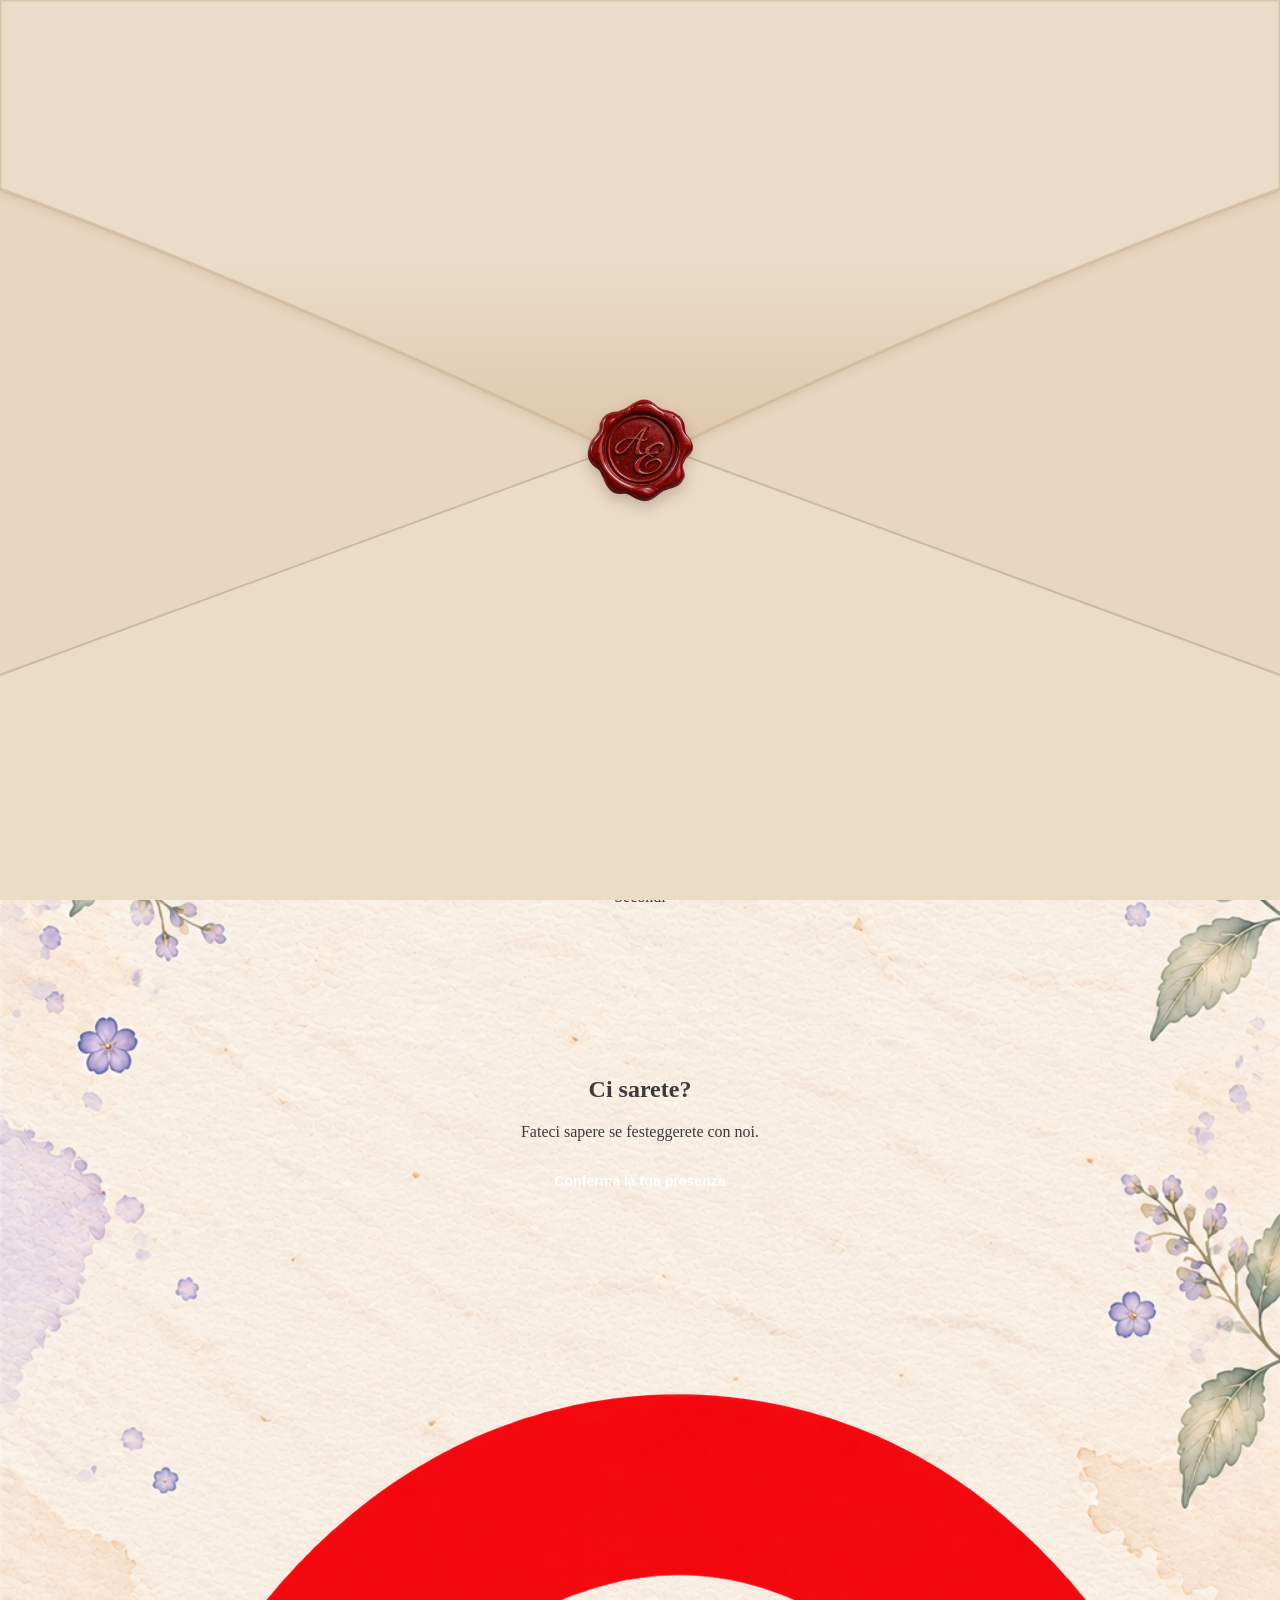
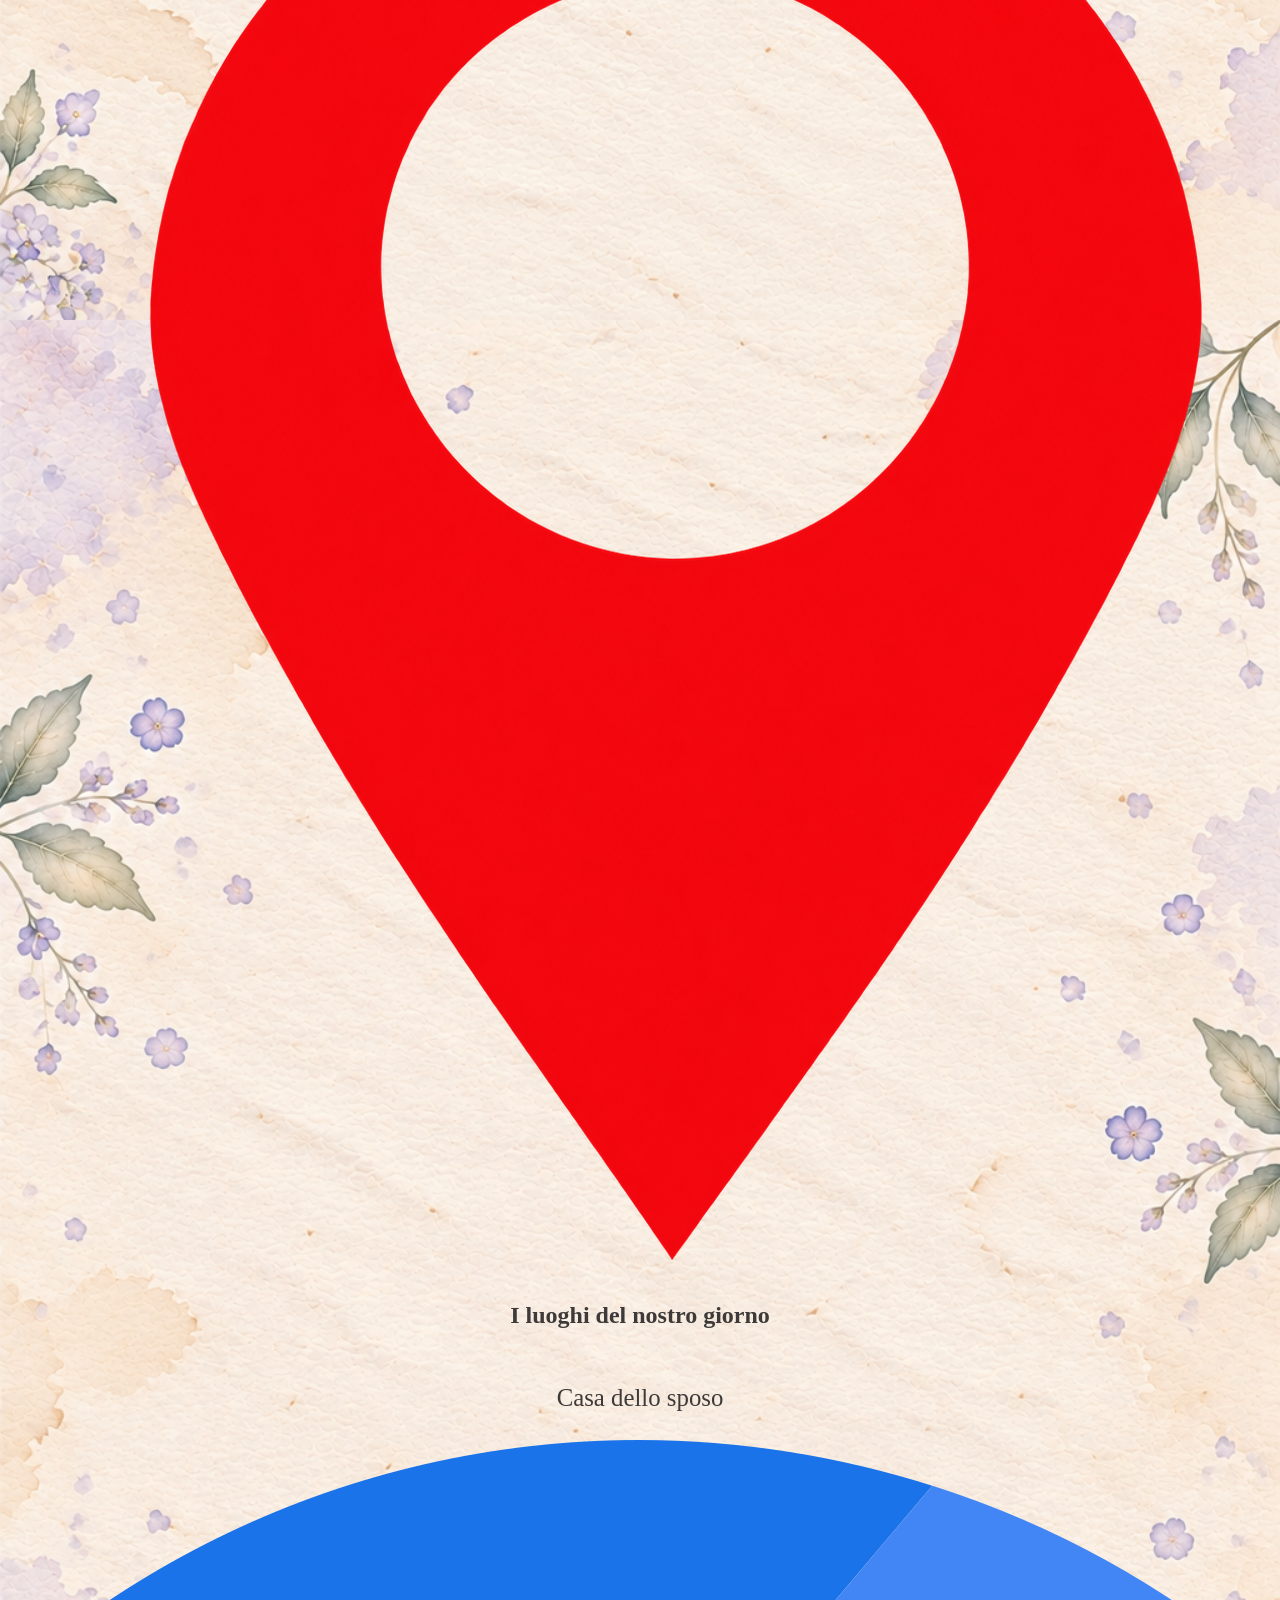
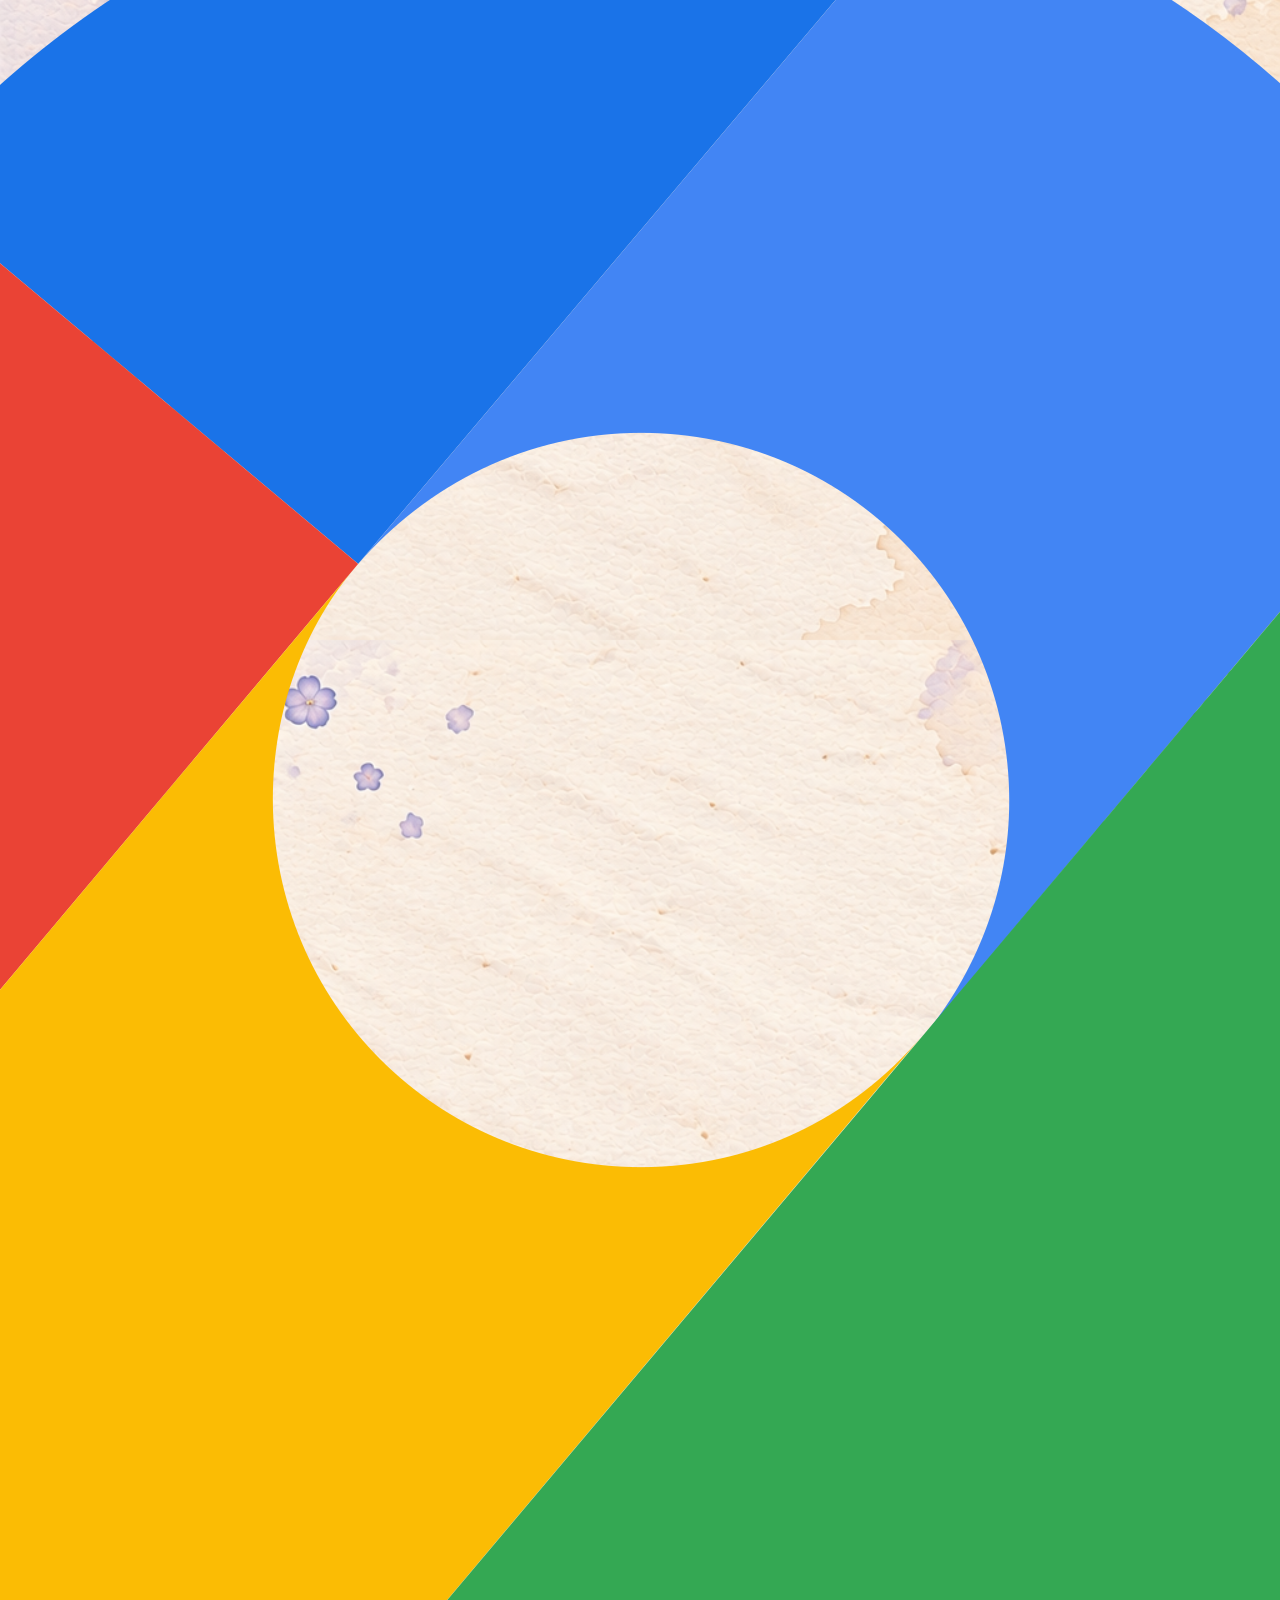
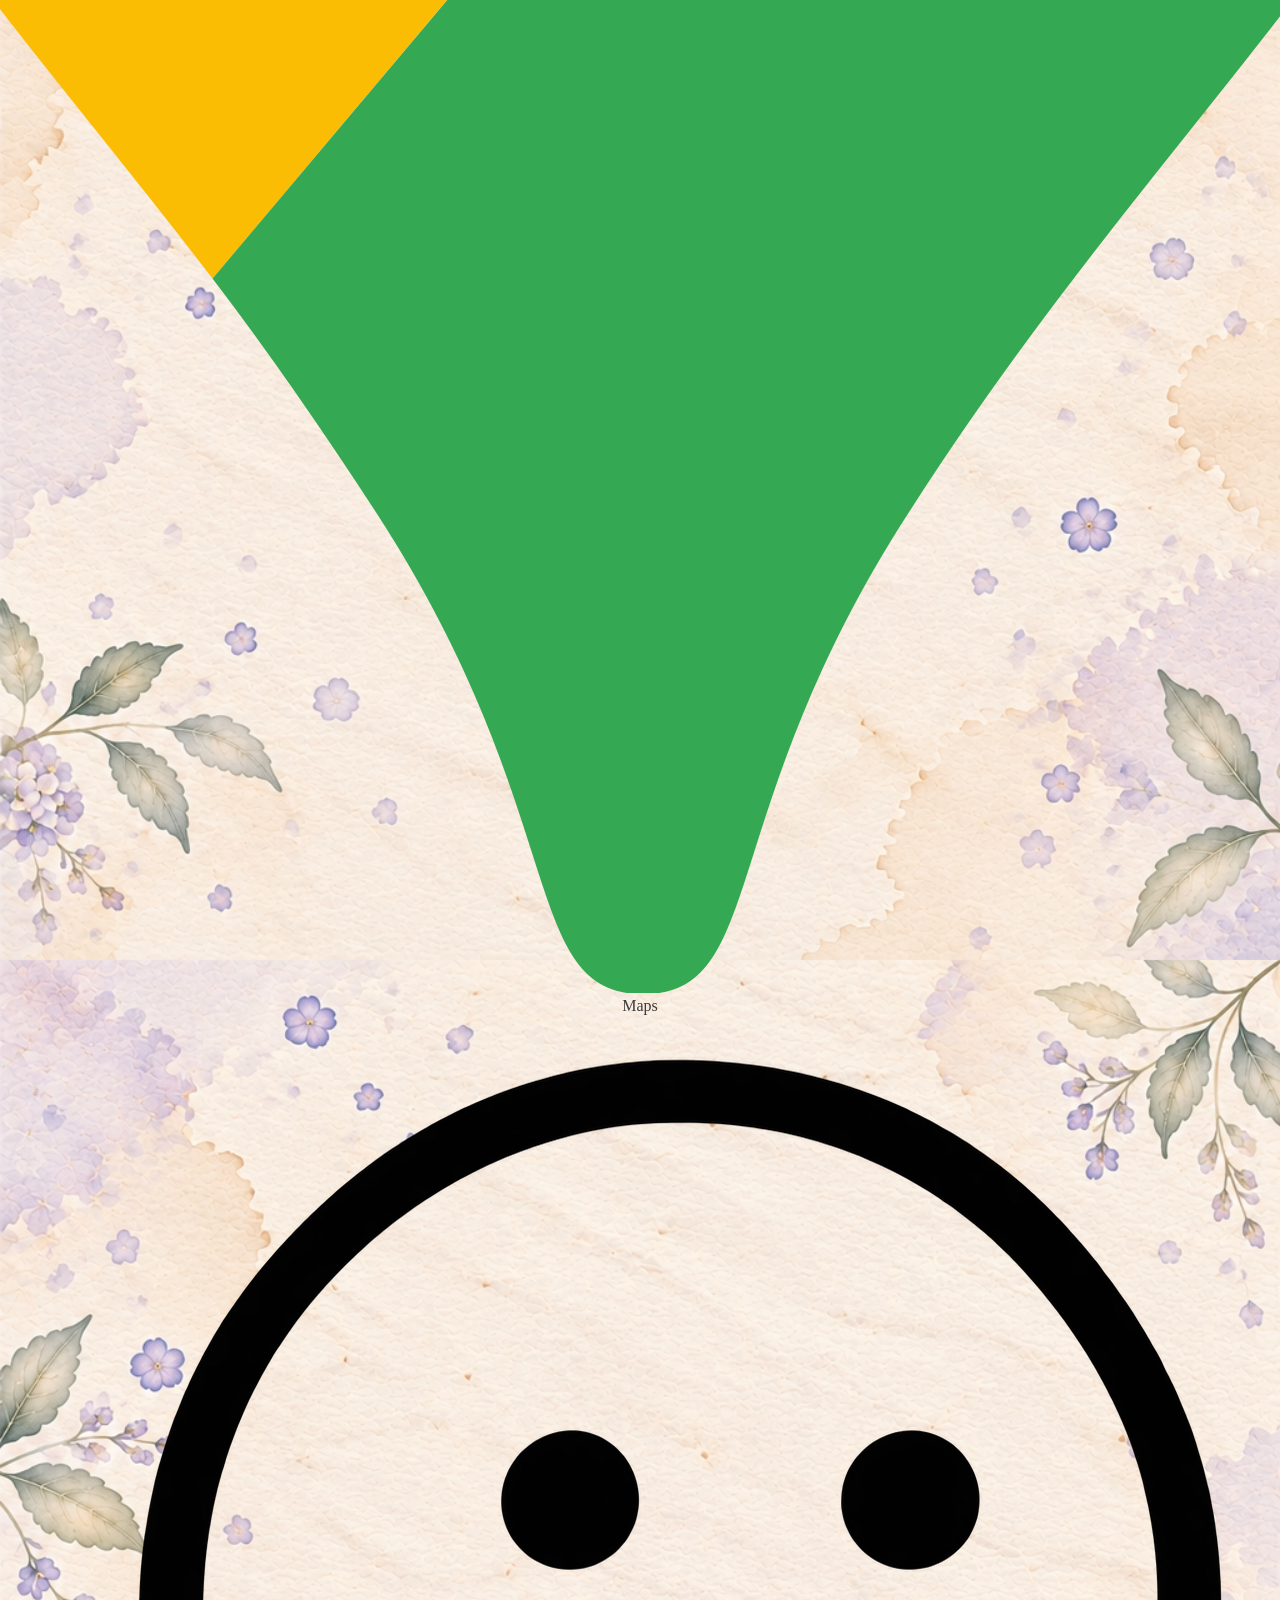
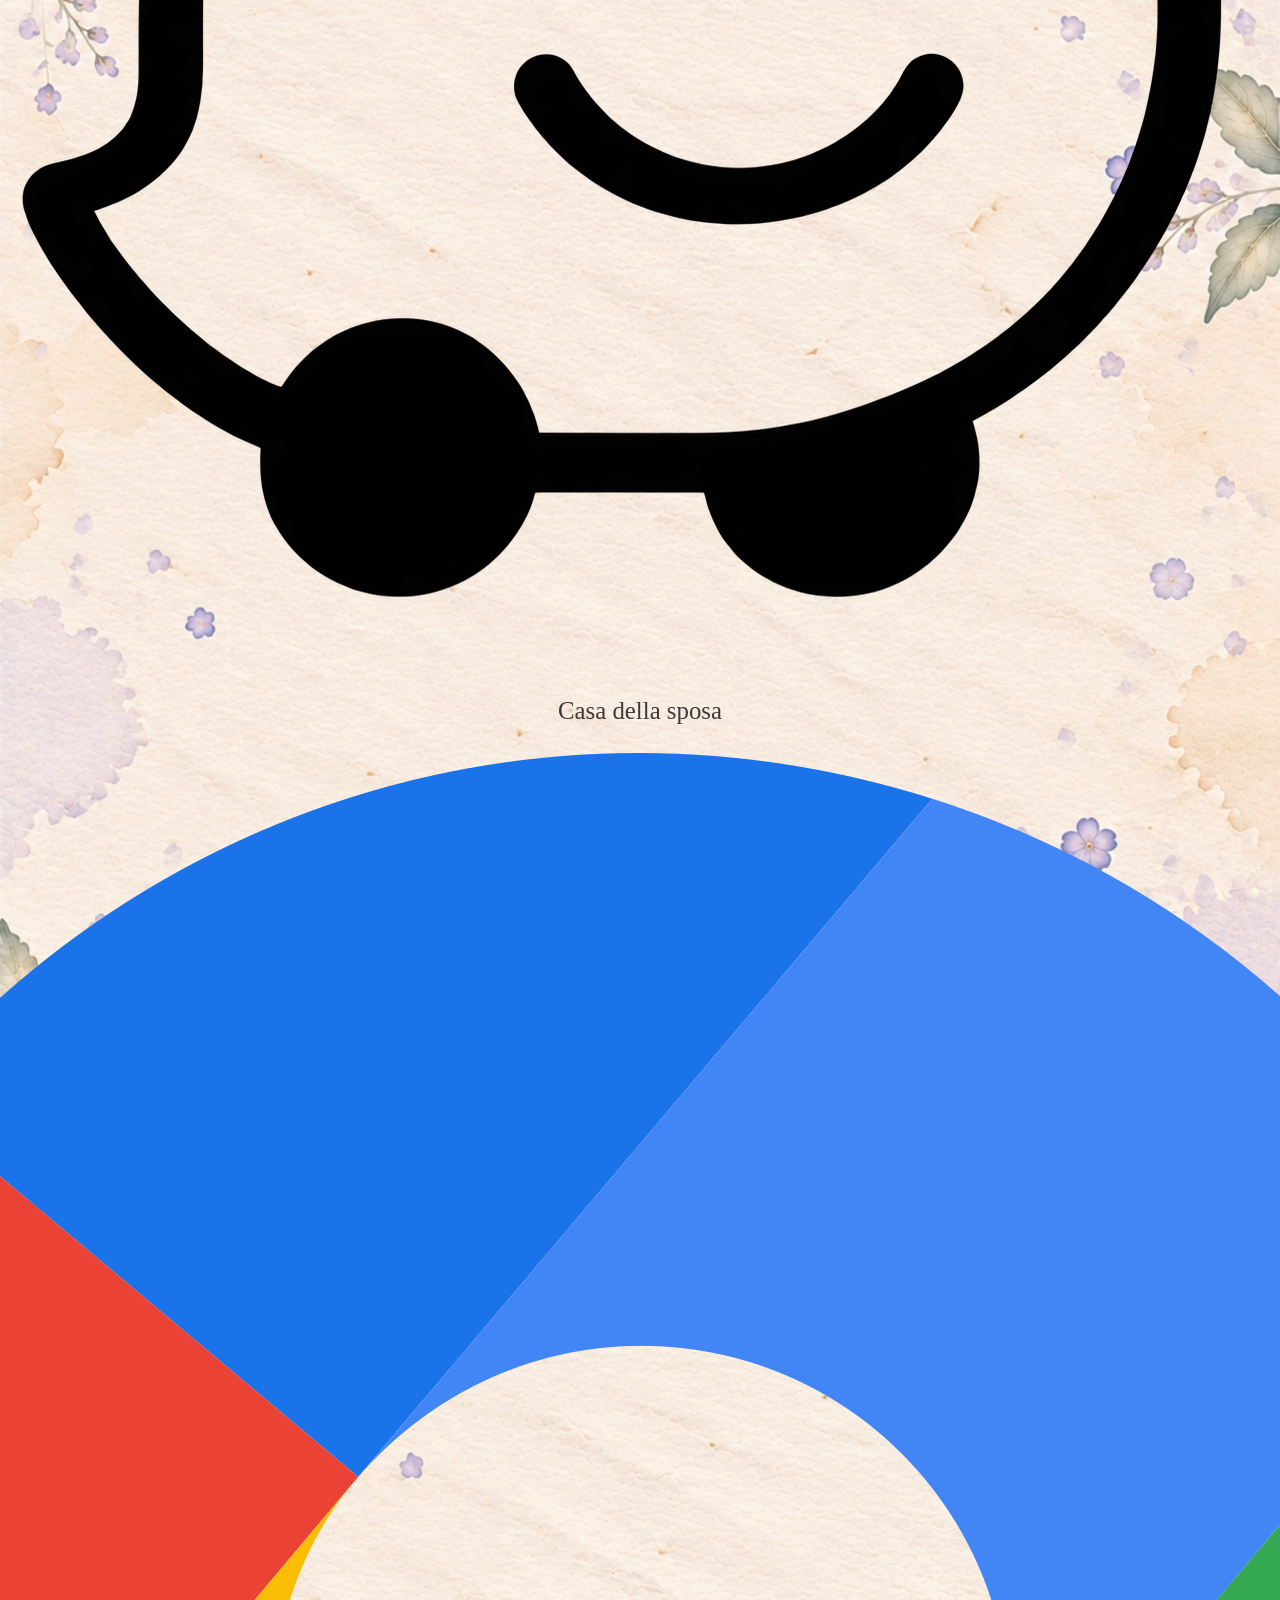
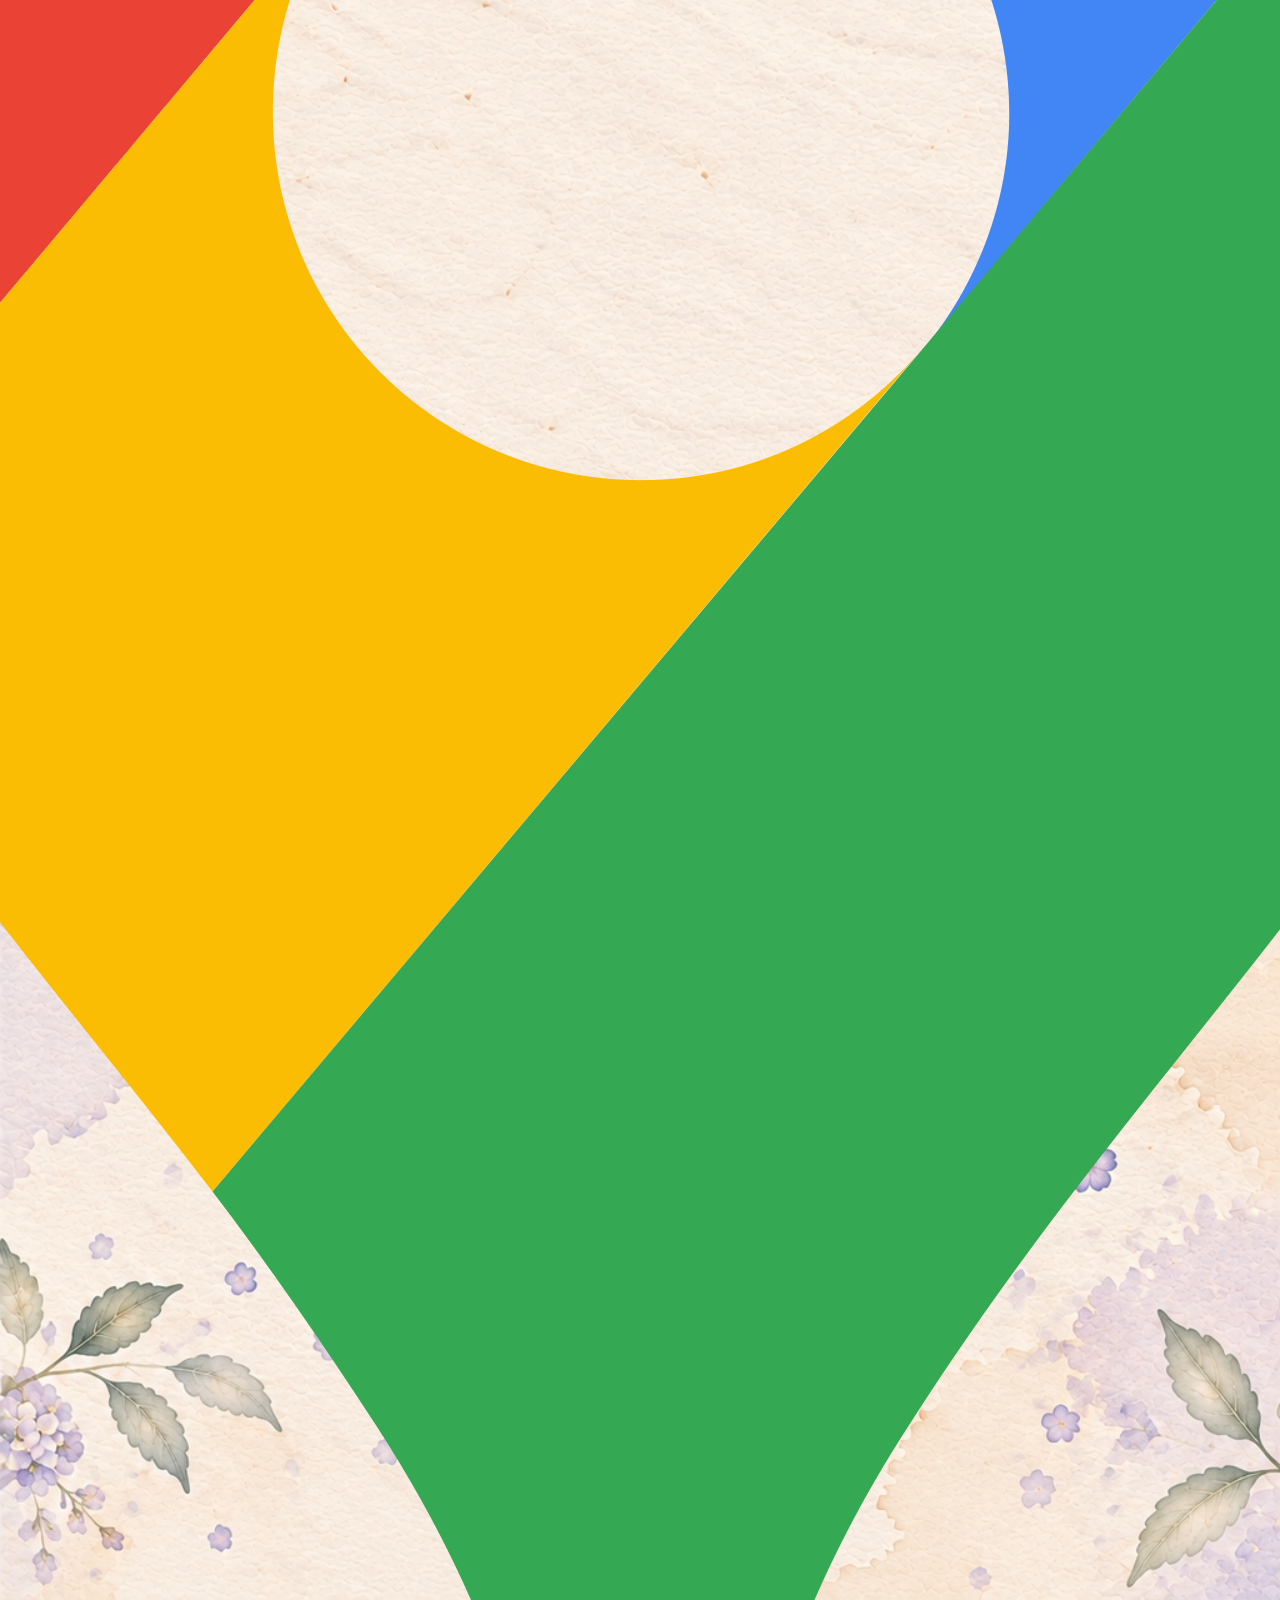
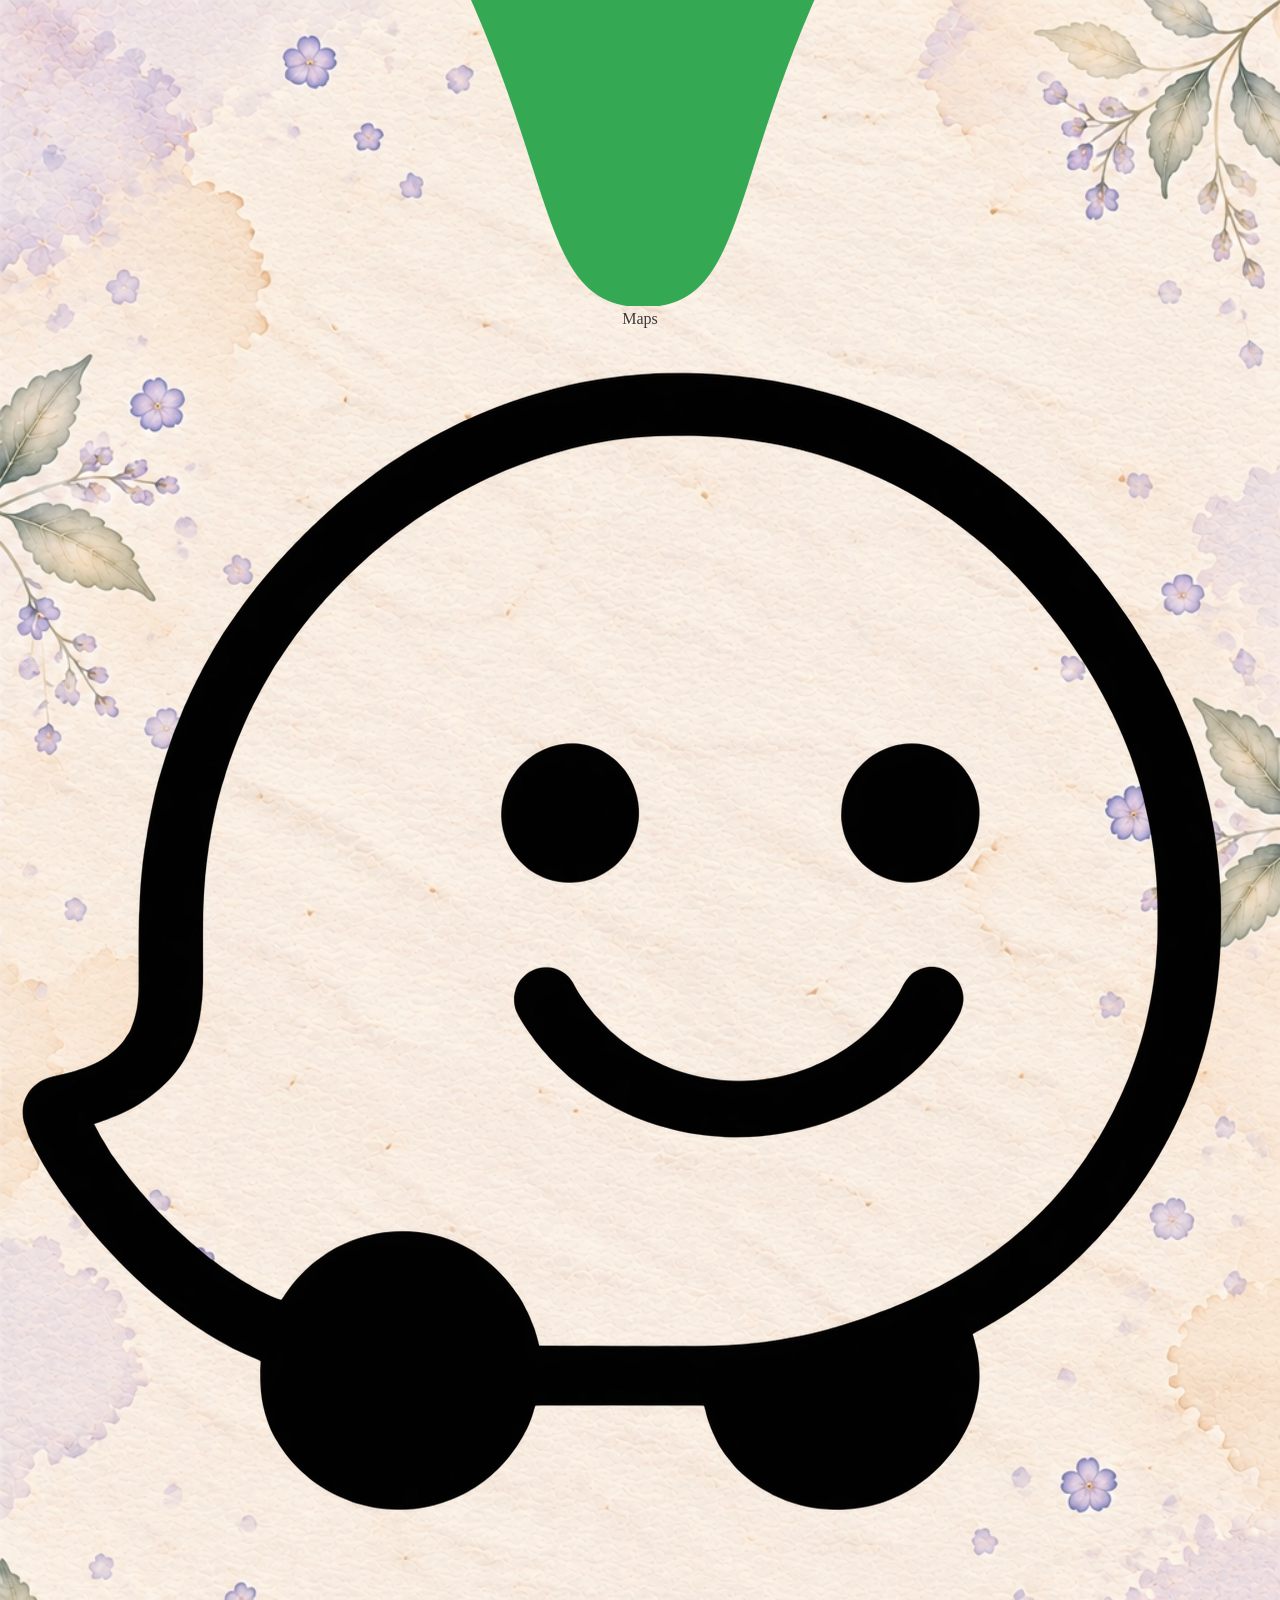
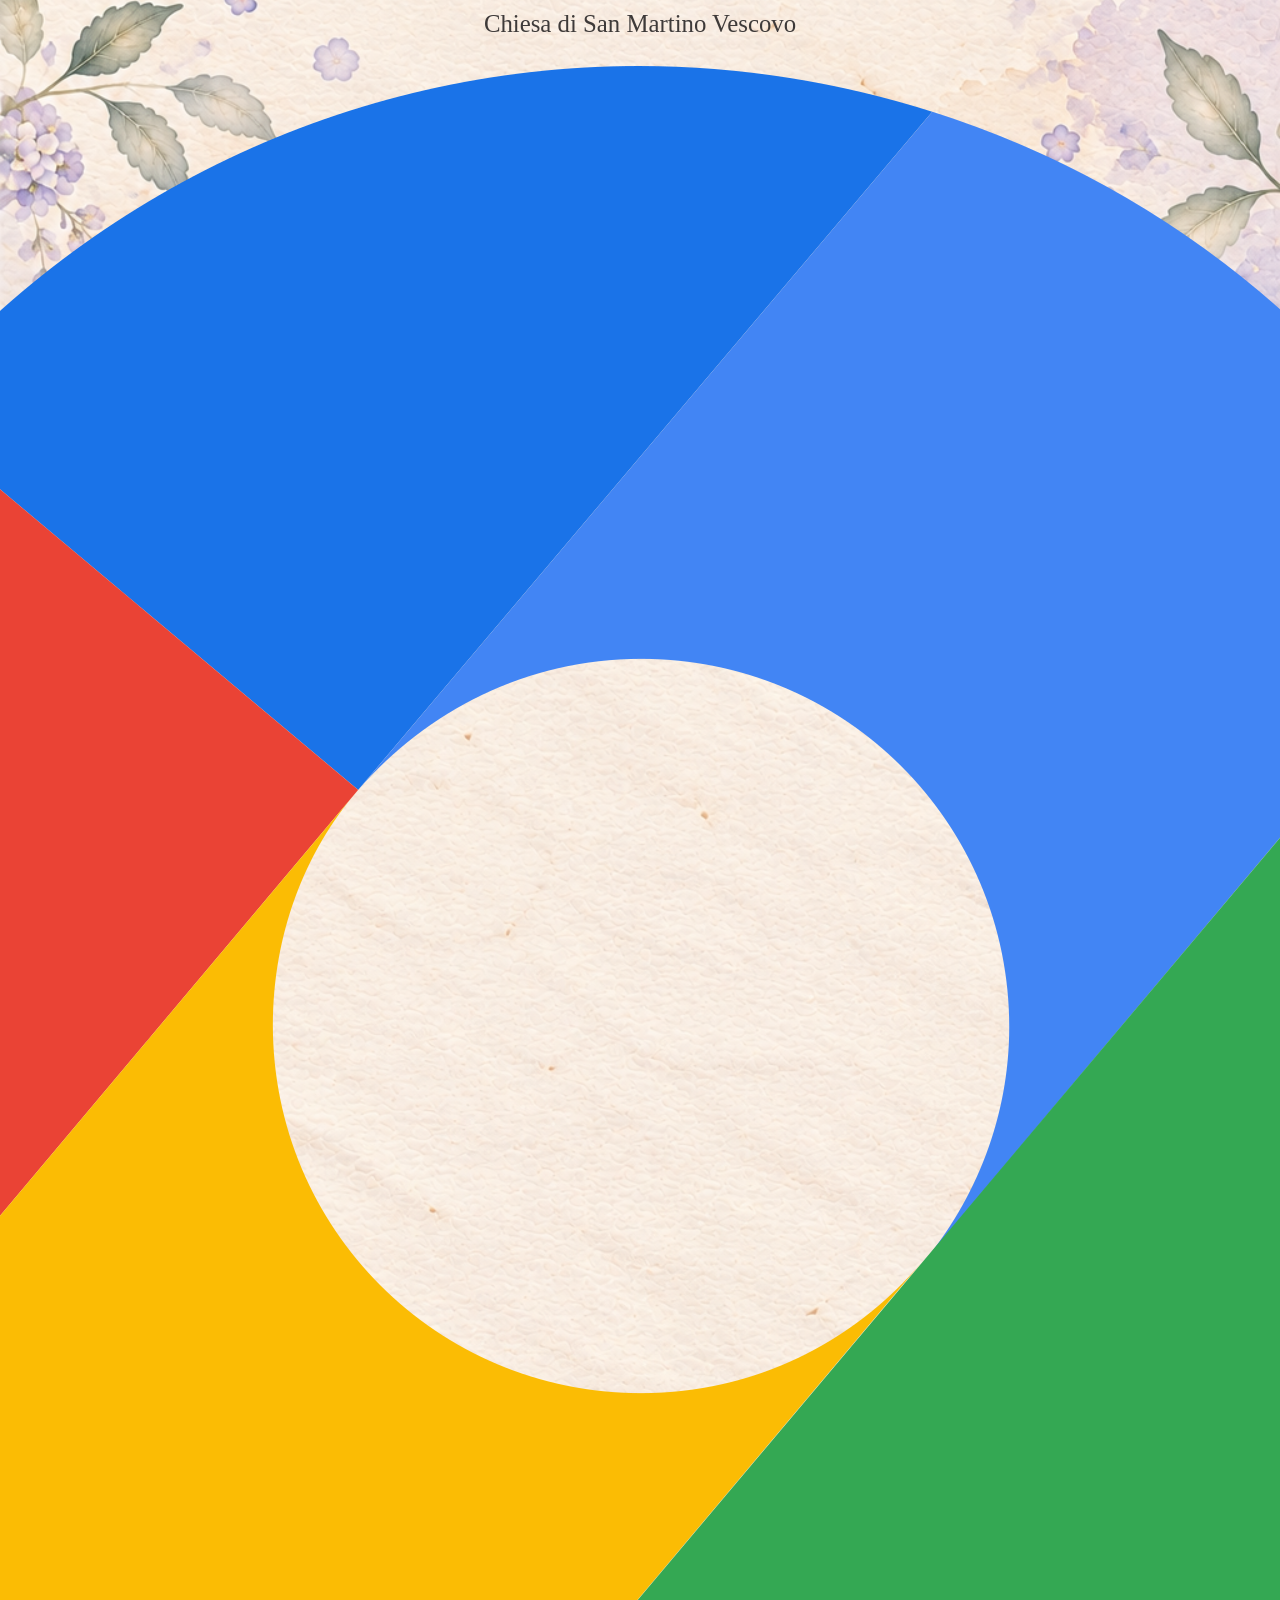
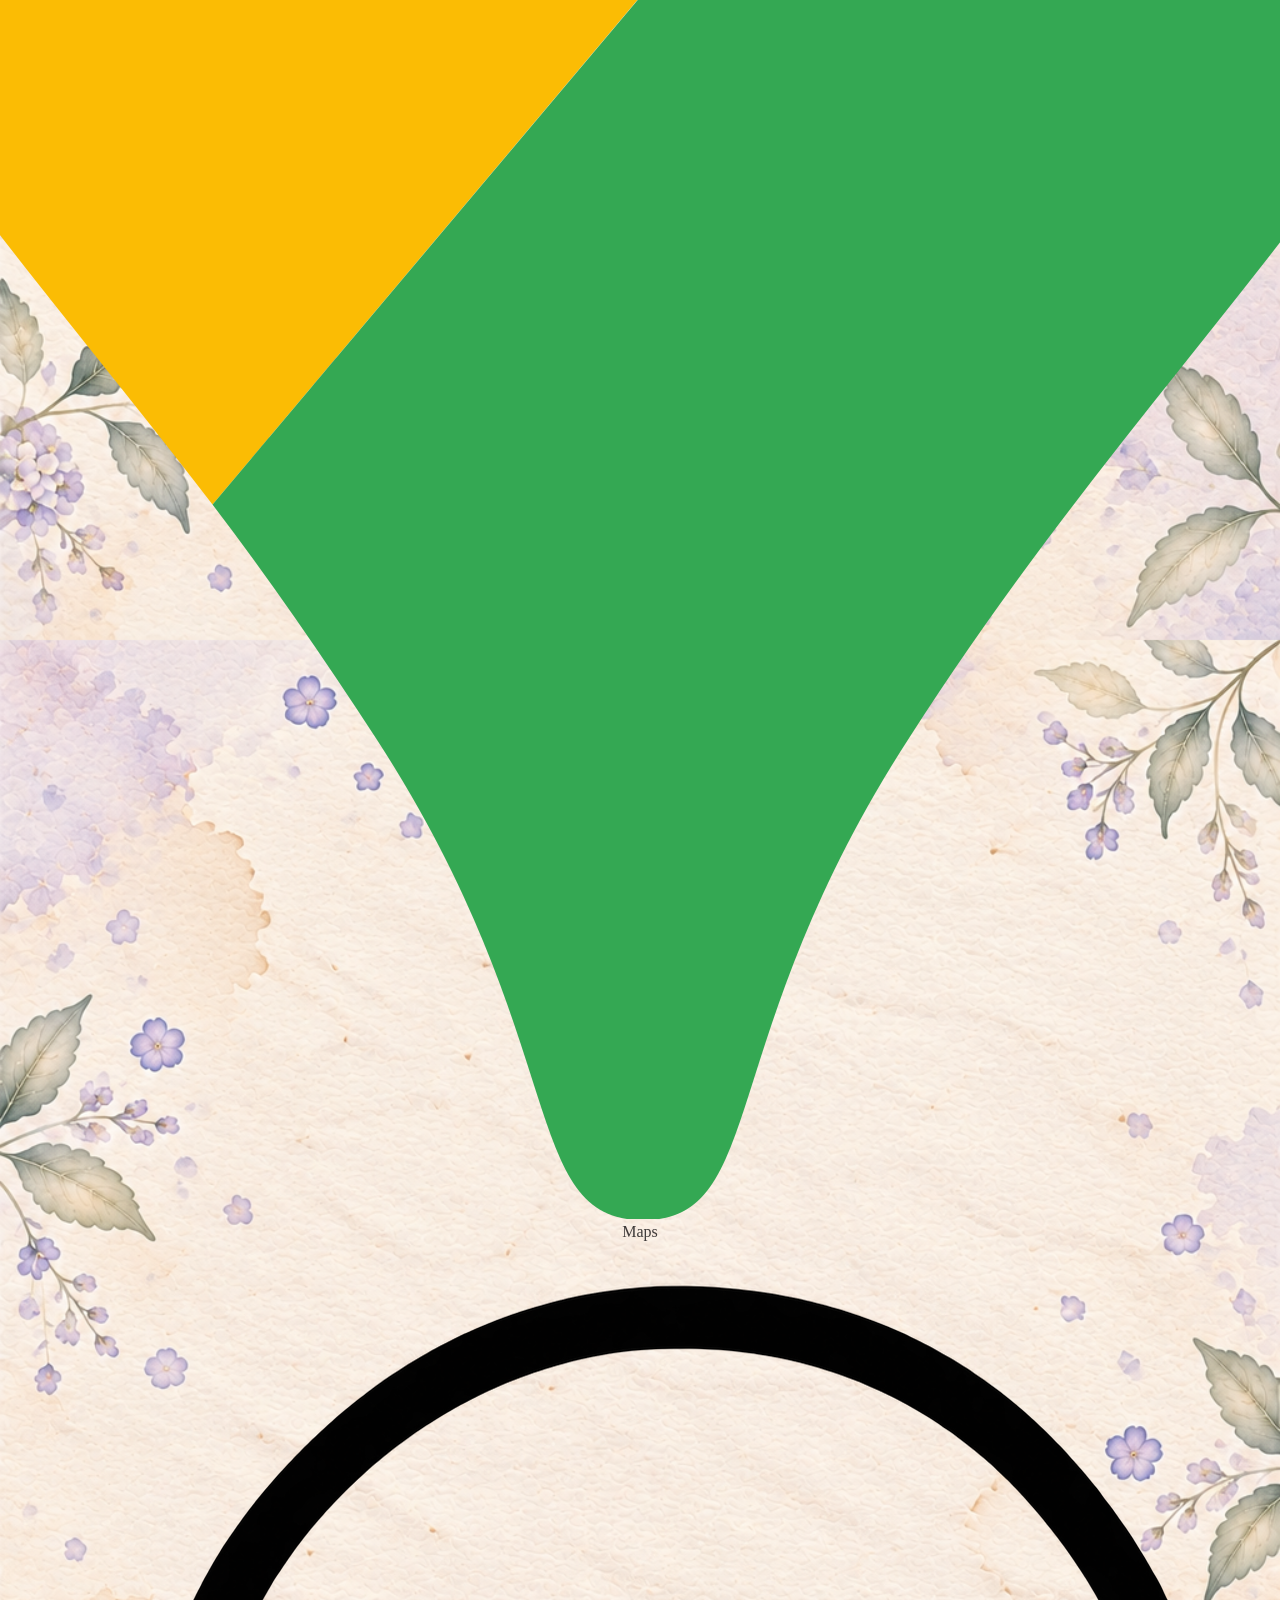
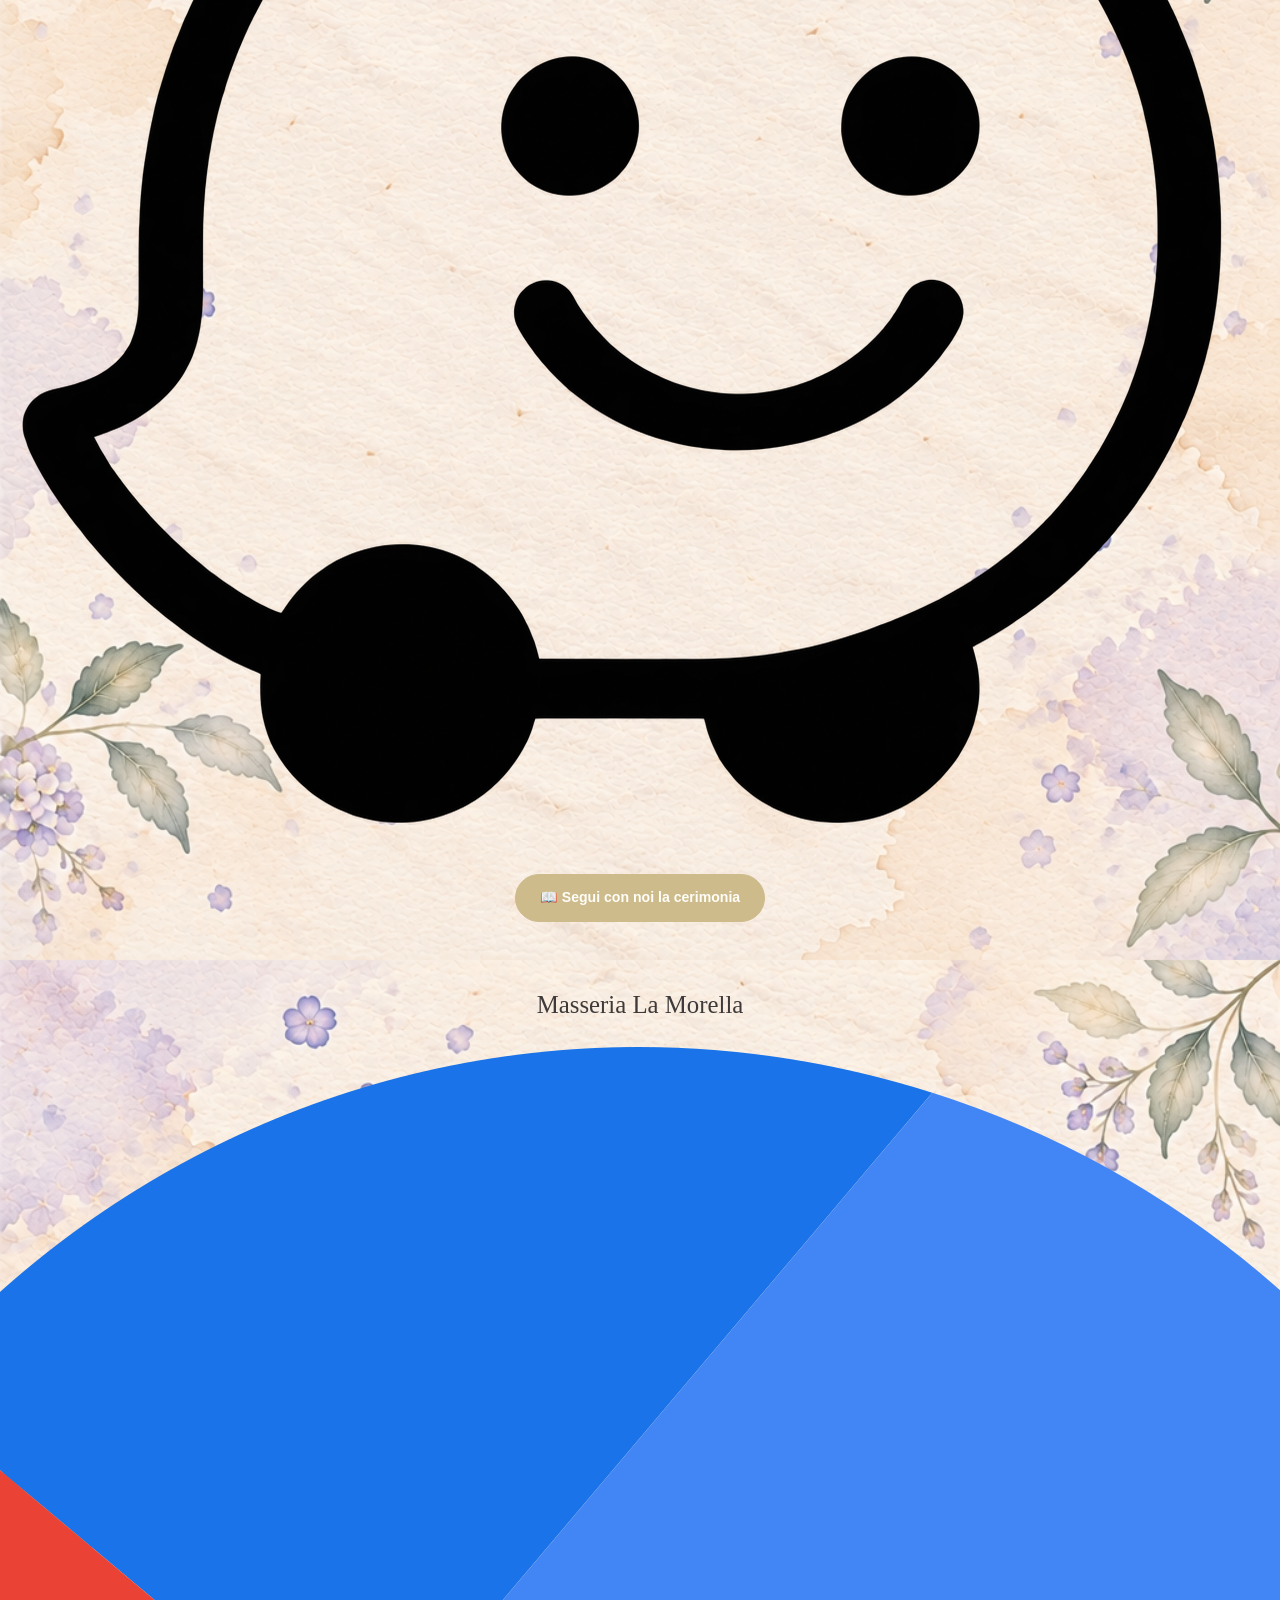
==== commit 47dfbf33: "Update index.html" ====
--- a/index.html
+++ b/index.html
@@ -6,7 +6,7 @@
 
     <meta
         name="viewport"
-        content="width=device-width, initial-scale=1.0, viewport-fit=cover"
+        content="width=device-width, initial-scale=1.0"
     >
 
     <script>
@@ -21,27 +21,20 @@
 
     <link
         rel="preload"
+        href="images/sigillo-AE.png"
         as="image"
-        href="images/sigillo-AE.png"
-        fetchpriority="high"
     >
 
     <link
         rel="preload"
+        href="images/ritratto.png"
         as="image"
-        href="images/ritratto.png"
     >
 
     <link
         rel="preload"
+        href="images/cartoncino.png"
         as="image"
-        href="images/cartoncino.png"
-    >
-
-    <link
-        rel="preload"
-        as="image"
-        href="images/sfondo-1.png"
     >
 
     <link
@@ -70,12 +63,11 @@
     >
 </head>
 
-
 <body>
 
-    <!-- =========================================================
+    <!-- =====================================================
          BUSTA
-    ========================================================== -->
+    ====================================================== -->
 
     <div
         class="envelope-screen"
@@ -87,15 +79,10 @@
             id="envelopeStage"
             role="button"
             tabindex="0"
-            aria-label="Apri la partecipazione"
+            aria-label="Apri l'invito"
         >
 
-            <div
-                class="flap-shadow"
-                id="flapShadow"
-            ></div>
-
-
+            <!-- Corpo inferiore della busta -->
             <div
                 class="envelope-body"
                 id="envelopeBody"
@@ -109,40 +96,65 @@
                 >
 
                     <path
+                        class="body-side"
                         id="bodyLeftPath"
+                    ></path>
+
+                    <path
                         class="body-side"
+                        id="bodyRightPath"
                     ></path>
 
                     <path
+                        class="body-bottom"
+                        id="bodyBottomPath"
+                    ></path>
+
+                    <path
+                        class="body-fold"
                         id="bodyLeftFold"
+                    ></path>
+
+                    <path
                         class="body-fold"
+                        id="bodyRightFold"
                     ></path>
 
                     <path
-                        id="bodyRightPath"
-                        class="body-side"
+                        class="body-bottom-fold"
+                        id="bodyBottomFold"
                     ></path>
 
-                    <path
-                        id="bodyRightFold"
-                        class="body-fold"
-                    ></path>
-
-                    <path
-                        id="bodyBottomPath"
-                        class="body-bottom"
-                    ></path>
-
-                    <path
-                        id="bodyBottomFold"
-                        class="body-bottom-fold"
-                    ></path>
-
                 </svg>
 
+
+                <!--
+                    TEST SAFARI
+
+                    Questo pannello comincia esattamente sotto
+                    il viewport e continua per 200 px.
+
+                    È figlio di envelopeBody, quindi quando il
+                    corpo della busta scende, il pannello scende
+                    automaticamente insieme a lui.
+                -->
+
+                <div
+                    class="envelope-bottom-extension"
+                    aria-hidden="true"
+                ></div>
+
             </div>
 
 
+            <!-- Ombra del lembo -->
+            <div
+                class="flap-shadow"
+                id="flapShadow"
+            ></div>
+
+
+            <!-- Lembo superiore -->
             <div
                 class="envelope-flap"
                 id="flap"
@@ -173,7 +185,7 @@
 
                             <stop
                                 id="frontStop2"
-                                offset="65%"
+                                offset="58%"
                                 stop-color="#EADCC8"
                             ></stop>
 
@@ -196,12 +208,12 @@
 
                             <stop
                                 offset="0%"
-                                stop-color="#E6D6C0"
+                                stop-color="#E4D3BC"
                             ></stop>
 
                             <stop
                                 offset="100%"
-                                stop-color="#DCC5A8"
+                                stop-color="#D8C2A6"
                             ></stop>
 
                         </linearGradient>
@@ -217,10 +229,10 @@
 
                             <feDropShadow
                                 dx="0"
-                                dy="4"
-                                stdDeviation="5"
-                                flood-color="#654B35"
-                                flood-opacity=".08"
+                                dy="7"
+                                stdDeviation="8"
+                                flood-color="#6F5137"
+                                flood-opacity="0.16"
                             ></feDropShadow>
 
                         </filter>
@@ -229,13 +241,13 @@
 
 
                     <path
+                        class="flap-paper"
+                        id="flapPath"
+                    ></path>
+
+                    <path
+                        class="flap-edge"
                         id="flapEdgePath"
-                        class="flap-edge"
-                    ></path>
-
-                    <path
-                        id="flapPath"
-                        class="flap-paper"
                     ></path>
 
                 </svg>
@@ -250,8 +262,6 @@
                         src="images/sigillo-AE.png"
                         alt=""
                         draggable="false"
-                        fetchpriority="high"
-                        decoding="sync"
                     >
 
                 </div>
@@ -263,20 +273,20 @@
     </div>
 
 
+    <!-- =====================================================
+         SITO
+    ====================================================== -->
 
     <main
         class="site"
         id="site"
     >
 
-
-        <!-- =====================================================
-             HERO
-        ====================================================== -->
+        <!-- HERO -->
 
         <section
             class="hero"
-            id="home"
+            id="hero"
         >
 
             <div class="hero-content">
@@ -285,11 +295,11 @@
                     class="hero-portrait"
                     src="images/ritratto.png"
                     alt="Enrico e Annachiara"
-                    fetchpriority="high"
+                    draggable="false"
                 >
 
                 <h1>
-                    Enrico & Annachiara
+                    Enrico &amp; Annachiara
                 </h1>
 
                 <p class="hero-date">
@@ -297,73 +307,90 @@
                 </p>
 
 
-                <div
-                    class="countdown-paper"
-                    id="countdown"
-                    aria-label="Conto alla rovescia al matrimonio"
-                >
+                <div class="countdown-card">
 
                     <img
-                        class="countdown-paper-image"
+                        class="countdown-paper"
                         src="images/cartoncino.png"
                         alt=""
+                        draggable="false"
                     >
 
-                    <div class="countdown-paper-content">
-
-                        <div class="countdown-grid">
-
-                            <div class="countdown-item">
-
-                                <strong id="countdownDays">
+
+                    <div
+                        class="countdown"
+                        id="countdown"
+                    >
+
+                        <div class="countdown-unit">
+
+                            <div
+                                class="flip-number"
+                                data-unit="days"
+                            >
+                                <span class="flip-current">
                                     000
-                                </strong>
-
-                                <span>
-                                    giorni
                                 </span>
-
                             </div>
 
-
-                            <div class="countdown-item">
-
-                                <strong id="countdownHours">
+                            <span class="countdown-label">
+                                Giorni
+                            </span>
+
+                        </div>
+
+
+                        <div class="countdown-unit">
+
+                            <div
+                                class="flip-number"
+                                data-unit="hours"
+                            >
+                                <span class="flip-current">
                                     00
-                                </strong>
-
-                                <span>
-                                    ore
                                 </span>
-
                             </div>
 
-
-                            <div class="countdown-item">
-
-                                <strong id="countdownMinutes">
+                            <span class="countdown-label">
+                                Ore
+                            </span>
+
+                        </div>
+
+
+                        <div class="countdown-unit">
+
+                            <div
+                                class="flip-number"
+                                data-unit="minutes"
+                            >
+                                <span class="flip-current">
                                     00
-                                </strong>
-
-                                <span>
-                                    minuti
                                 </span>
-
                             </div>
 
-
-                            <div class="countdown-item">
-
-                                <strong id="countdownSeconds">
+                            <span class="countdown-label">
+                                Minuti
+                            </span>
+
+                        </div>
+
+
+                        <div class="countdown-unit">
+
+                            <div
+                                class="flip-number"
+                                data-unit="seconds"
+                            >
+                                <span class="flip-current">
                                     00
-                                </strong>
-
-                                <span>
-                                    secondi
                                 </span>
-
                             </div>
 
+                            <span class="countdown-label">
+                                Secondi
+                            </span>
+
                         </div>
 
                     </div>
@@ -375,52 +402,27 @@
         </section>
 
 
-
-        <!-- =====================================================
-             RSVP
-        ====================================================== -->
-
-        <section
-            class="section"
-            id="rsvp"
-        >
+        <!-- RSVP -->
+
+        <section class="section rsvp-section">
 
             <div class="section-inner">
 
-                <h2 class="section-title">
-
-                    <span
-                        class="section-emoji"
-                        aria-hidden="true"
-                    >
-                        💌
-                    </span>
-
-                    <span>
-                        Conferma la tua presenza
-                    </span>
-
+                <h2>
+                    Ci sarete?
                 </h2>
 
-                <p class="section-text">
-                    Per aiutarci a organizzare al meglio questa giornata,
-                    vi chiediamo di confermare la vostra presenza compilando
-                    il modulo.
+                <p>
+                    Fateci sapere se festeggerete con noi.
                 </p>
 
                 <a
-                    class="button button-primary"
+                    class="button rsvp-button"
                     href="https://docs.google.com/forms/d/e/1FAIpQLSfR47MLRdUuwzttRWqgoxmSrlCjPIJb15usxh1CkX8zXxw4Rw/viewform"
                     target="_blank"
                     rel="noopener noreferrer"
                 >
-
-                    <span aria-hidden="true">
-                        💌
-                    </span>
-
-                    Conferma la presenza
-
+                    Conferma la tua presenza
                 </a>
 
             </div>
@@ -428,346 +430,278 @@
         </section>
 
 
-
-        <!-- =====================================================
-             LUOGHI
-        ====================================================== -->
-
-        <section
-            class="section section-alt"
-            id="luoghi"
-        >
+        <!-- LUOGHI -->
+
+        <section class="section places-section">
 
             <div class="section-inner">
 
-                <h2 class="section-title">
+                <div class="section-heading">
 
                     <img
-                        class="section-title-image"
+                        class="section-icon"
                         src="images/pin.png"
                         alt=""
                     >
 
-                    <span>
-                        I luoghi della giornata
-                    </span>
-
-                </h2>
-
-
-                <div class="places-grid">
-
-
-                    <article class="place-card">
-
-                        <h3>
-                            <span aria-hidden="true">
-                                🏠
-                            </span>
-
-                            Casa dello sposo
-                        </h3>
-
-                        <div class="navigation-buttons">
-
-                            <a
-                                class="button button-small map-button"
-                                href="https://maps.app.goo.gl/kmqRrXZQPzqEgdiU8"
-                                target="_blank"
-                                rel="noopener noreferrer"
-                            >
-
-                                <img
-                                    class="navigation-logo"
-                                    src="images/maps.png"
-                                    alt=""
-                                >
-
-                                Google Maps
-
-                            </a>
-
-                            <a
-                                class="button button-small button-secondary map-button"
-                                href="https://waze.com/ul?ll=40.608131%2C14.978180&navigate=yes"
-                                target="_blank"
-                                rel="noopener noreferrer"
-                            >
-
-                                <img
-                                    class="navigation-logo"
-                                    src="images/waze.png"
-                                    alt=""
-                                >
-
-                                Waze
-
-                            </a>
-
-                        </div>
-
-                    </article>
-
-
-
-                    <article class="place-card">
-
-                        <h3>
-                            <span aria-hidden="true">
-                                🏡
-                            </span>
-
-                            Casa della sposa
-                        </h3>
-
-                        <div class="navigation-buttons">
-
-                            <a
-                                class="button button-small map-button"
-                                href="https://maps.app.goo.gl/kNUKDeFUFzFnu2As5"
-                                target="_blank"
-                                rel="noopener noreferrer"
-                            >
-
-                                <img
-                                    class="navigation-logo"
-                                    src="images/maps.png"
-                                    alt=""
-                                >
-
-                                Google Maps
-
-                            </a>
-
-                            <a
-                                class="button button-small button-secondary map-button"
-                                href="https://waze.com/ul?ll=40.739052%2C14.755519&navigate=yes"
-                                target="_blank"
-                                rel="noopener noreferrer"
-                            >
-
-                                <img
-                                    class="navigation-logo"
-                                    src="images/waze.png"
-                                    alt=""
-                                >
-
-                                Waze
-
-                            </a>
-
-                        </div>
-
-                    </article>
-
-
-
-                    <article class="place-card">
-
-                        <h3>
-                            <span aria-hidden="true">
-                                ⛪
-                            </span>
-
-                            Chiesa di San Martino Vescovo
-                        </h3>
-
-                        <div class="navigation-buttons">
-
-                            <a
-                                class="button button-small map-button"
-                                href="https://maps.app.goo.gl/6omwCTy1Atd1c3Cb7"
-                                target="_blank"
-                                rel="noopener noreferrer"
-                            >
-
-                                <img
-                                    class="navigation-logo"
-                                    src="images/maps.png"
-                                    alt=""
-                                >
-
-                                Google Maps
-
-                            </a>
-
-                            <a
-                                class="button button-small button-secondary map-button"
-                                href="https://waze.com/ul?ll=40.761874%2C14.785191&navigate=yes"
-                                target="_blank"
-                                rel="noopener noreferrer"
-                            >
-
-                                <img
-                                    class="navigation-logo"
-                                    src="images/waze.png"
-                                    alt=""
-                                >
-
-                                Waze
-
-                            </a>
-
-                        </div>
-
+                    <h2>
+                        I luoghi del nostro giorno
+                    </h2>
+
+                </div>
+
+
+                <!-- CASA DELLO SPOSO -->
+
+                <article class="place-card">
+
+                    <h3>
+                        Casa dello sposo
+                    </h3>
+
+                    <div class="navigation-buttons">
 
                         <a
-                            class="button ceremony-button"
-                            href="documenti/libretto-messa.pdf"
+                            class="navigation-button maps-button"
+                            href="https://maps.app.goo.gl/kmqRrXZQPzqEgdiU8"
                             target="_blank"
                             rel="noopener noreferrer"
                         >
 
-                            <span aria-hidden="true">
-                                📖
-                            </span>
-
-                            Segui con noi la cerimonia
+                            <img
+                                src="images/maps.png"
+                                alt=""
+                            >
+
+                            Maps
 
                         </a>
 
-                    </article>
-
-
-
-                    <article class="place-card">
-
-                        <h3>
-                            <span aria-hidden="true">
-                                🥂
-                            </span>
-
-                            Masseria La Morella
-                        </h3>
-
-                        <div class="navigation-buttons">
-
-                            <a
-                                class="button button-small map-button"
-                                href="https://maps.app.goo.gl/2apy9TeoYDG768eM7"
-                                target="_blank"
-                                rel="noopener noreferrer"
-                            >
-
-                                <img
-                                    class="navigation-logo"
-                                    src="images/maps.png"
-                                    alt=""
-                                >
-
-                                Google Maps
-
-                            </a>
-
-                            <a
-                                class="button button-small button-secondary map-button"
-                                href="https://waze.com/ul?ll=40.610224%2C14.942694&navigate=yes"
-                                target="_blank"
-                                rel="noopener noreferrer"
-                            >
-
-                                <img
-                                    class="navigation-logo"
-                                    src="images/waze.png"
-                                    alt=""
-                                >
-
-                                Waze
-
-                            </a>
-
-                        </div>
-
-                    </article>
-
-
-                </div>
+
+                        <a
+                            class="navigation-button waze-button"
+                            href="https://waze.com/ul?ll=40.608131%2C14.978180&navigate=yes"
+                            target="_blank"
+                            rel="noopener noreferrer"
+                        >
+
+                            <img
+                                src="images/waze.png"
+                                alt=""
+                            >
+
+                            Waze
+
+                        </a>
+
+                    </div>
+
+                </article>
+
+
+                <!-- CASA DELLA SPOSA -->
+
+                <article class="place-card">
+
+                    <h3>
+                        Casa della sposa
+                    </h3>
+
+                    <div class="navigation-buttons">
+
+                        <a
+                            class="navigation-button maps-button"
+                            href="https://maps.app.goo.gl/kNUKDeFUFzFnu2As5"
+                            target="_blank"
+                            rel="noopener noreferrer"
+                        >
+
+                            <img
+                                src="images/maps.png"
+                                alt=""
+                            >
+
+                            Maps
+
+                        </a>
+
+
+                        <a
+                            class="navigation-button waze-button"
+                            href="https://waze.com/ul?ll=40.739052%2C14.755519&navigate=yes"
+                            target="_blank"
+                            rel="noopener noreferrer"
+                        >
+
+                            <img
+                                src="images/waze.png"
+                                alt=""
+                            >
+
+                            Waze
+
+                        </a>
+
+                    </div>
+
+                </article>
+
+
+                <!-- CHIESA -->
+
+                <article class="place-card">
+
+                    <h3>
+                        Chiesa di San Martino Vescovo
+                    </h3>
+
+                    <div class="navigation-buttons">
+
+                        <a
+                            class="navigation-button maps-button"
+                            href="https://maps.app.goo.gl/6omwCTy1Atd1c3Cb7"
+                            target="_blank"
+                            rel="noopener noreferrer"
+                        >
+
+                            <img
+                                src="images/maps.png"
+                                alt=""
+                            >
+
+                            Maps
+
+                        </a>
+
+
+                        <a
+                            class="navigation-button waze-button"
+                            href="https://waze.com/ul?ll=40.761874%2C14.785191&navigate=yes"
+                            target="_blank"
+                            rel="noopener noreferrer"
+                        >
+
+                            <img
+                                src="images/waze.png"
+                                alt=""
+                            >
+
+                            Waze
+
+                        </a>
+
+                    </div>
+
+
+                    <a
+                        class="button ceremony-button"
+                        href="documenti/libretto-messa.pdf"
+                        target="_blank"
+                        rel="noopener noreferrer"
+                    >
+                        📖 Segui con noi la cerimonia
+                    </a>
+
+                </article>
+
+
+                <!-- MASSERIA -->
+
+                <article class="place-card">
+
+                    <h3>
+                        Masseria La Morella
+                    </h3>
+
+                    <div class="navigation-buttons">
+
+                        <a
+                            class="navigation-button maps-button"
+                            href="https://maps.app.goo.gl/2apy9TeoYDG768eM7"
+                            target="_blank"
+                            rel="noopener noreferrer"
+                        >
+
+                            <img
+                                src="images/maps.png"
+                                alt=""
+                            >
+
+                            Maps
+
+                        </a>
+
+
+                        <a
+                            class="navigation-button waze-button"
+                            href="https://waze.com/ul?ll=40.610224%2C14.942694&navigate=yes"
+                            target="_blank"
+                            rel="noopener noreferrer"
+                        >
+
+                            <img
+                                src="images/waze.png"
+                                alt=""
+                            >
+
+                            Waze
+
+                        </a>
+
+                    </div>
+
+                </article>
 
             </div>
 
         </section>
 
 
-
-        <!-- =====================================================
-             ALBUM
-        ====================================================== -->
-
-        <section
-            class="section"
-            id="album"
-        >
+        <!-- ALBUM -->
+
+        <section class="section album-section">
 
             <div class="section-inner">
 
-                <h2 class="section-title">
-
-                    <span
-                        class="section-emoji"
-                        aria-hidden="true"
-                    >
-                        📸
-                    </span>
-
-                    <span>
-                        Condividi i tuoi ricordi
-                    </span>
-
-                </h2>
-
-
-                <p class="section-text">
-                    Durante la giornata potrete aggiungere le vostre foto
-                    al nostro album condiviso.
-                </p>
-
-
                 <div class="album-card">
 
+                    <h2>
+                        Il nostro album
+                    </h2>
+
+                    <p>
+                        Condividete con noi le foto e i video
+                        del nostro giorno.
+                    </p>
+
                     <a
-                        class="button button-primary"
+                        class="button album-button"
                         href="https://www.wedshoots.com/it?albumId=ITb2ea31c8"
                         target="_blank"
                         rel="noopener noreferrer"
                     >
-
-                        <span aria-hidden="true">
-                            📸
+                        Apri WedShoots
+                    </a>
+
+                    <p class="album-code-label">
+                        Codice album
+                    </p>
+
+                    <div class="copy-row">
+
+                        <span
+                            class="copy-value"
+                            id="albumCode"
+                        >
+                            ITb2ea31c8
                         </span>
-
-                        Apri l'album fotografico
-
-                    </a>
-
-
-                    <div class="access-code">
-
-                        <span class="access-code-label">
-
-                            <span aria-hidden="true">
-                                🔑
-                            </span>
-
-                            Codice album
-
-                        </span>
-
-                        <strong id="wedshootsCode">
-                            ITb2ea31c8
-                        </strong>
 
                         <button
                             class="copy-button"
-                            id="copyWedshootsCode"
                             type="button"
-                        >
-
-                            <span aria-hidden="true">
-                                📋
-                            </span>
-
-                            Copia codice
-
+                            data-copy-target="albumCode"
+                        >
+                            Copia
                         </button>
 
                     </div>
@@ -779,55 +713,34 @@
         </section>
 
 
-
-        <!-- =====================================================
-             IL NOSTRO SOGNO
-        ====================================================== -->
-
-        <section
-            class="section section-alt"
-            id="sogno"
-        >
+        <!-- REGALO -->
+
+        <section class="section gift-section">
 
             <div class="section-inner">
 
-                <h2 class="section-title">
-
-                    <span
-                        class="section-emoji"
-                        aria-hidden="true"
-                    >
-                        ❤️
-                    </span>
-
-                    <span>
-                        Il nostro sogno
-                    </span>
-
+                <div class="gift-heart">
+                    ❤️
+                </div>
+
+                <h2>
+                    Il nostro sogno
                 </h2>
 
-
-                <p class="section-text">
-                    Il nostro desiderio più grande è avervi con noi nel
-                    nostro giorno. Se desiderate contribuire alla
-                    realizzazione del nostro sogno, cliccate qui.
+                <p>
+                    Il nostro desiderio più grande è avervi con noi
+                    nel nostro giorno. Se desiderate contribuire
+                    alla realizzazione del nostro sogno, cliccate qui.
                 </p>
 
-
                 <button
-                    class="button button-primary"
+                    class="button gift-toggle"
                     id="giftToggle"
                     type="button"
                     aria-expanded="false"
                     aria-controls="giftDetails"
                 >
-
-                    <span aria-hidden="true">
-                        💝
-                    </span>
-
                     Scopri di più
-
                 </button>
 
 
@@ -837,58 +750,46 @@
                     hidden
                 >
 
-                    <div class="gift-row">
-
-                        <span>
-                            👤 Intestatario
+                    <p class="gift-label">
+                        Intestatario
+                    </p>
+
+                    <p>
+                        Enrico Forte
+                    </p>
+
+
+                    <p class="gift-label">
+                        IBAN
+                    </p>
+
+                    <div class="copy-row">
+
+                        <span
+                            class="copy-value"
+                            id="iban"
+                        >
+                            IT95D0367401600000878189011
                         </span>
 
-                        <strong>
-                            Enrico Forte
-                        </strong>
+                        <button
+                            class="copy-button"
+                            type="button"
+                            data-copy-target="iban"
+                        >
+                            Copia
+                        </button>
 
                     </div>
 
 
-                    <div class="gift-row gift-iban">
-
-                        <span>
-                            🏦 IBAN
-                        </span>
-
-                        <strong id="ibanCode">
-                            IT95D0367401600000878189011
-                        </strong>
-
-                    </div>
-
-
-                    <button
-                        class="copy-button"
-                        id="copyIban"
-                        type="button"
-                    >
-
-                        <span aria-hidden="true">
-                            📋
-                        </span>
-
-                        Copia IBAN
-
-                    </button>
-
-
-                    <div class="gift-row">
-
-                        <span>
-                            🌍 BIC / SWIFT
-                        </span>
-
-                        <strong>
-                            TRBKITMMXXX
-                        </strong>
-
-                    </div>
+                    <p class="gift-label">
+                        BIC / SWIFT
+                    </p>
+
+                    <p>
+                        TRBKITMMXXX
+                    </p>
 
                 </div>
 
@@ -897,10 +798,7 @@
         </section>
 
 
-
-        <!-- =====================================================
-             FIAT 500
-        ====================================================== -->
+        <!-- FIAT 500 -->
 
         <div
             class="footer-500"
@@ -915,14 +813,10 @@
 
         </div>
 
-
     </main>
 
 
-
-    <!-- =========================================================
-         INDICATORE SCROLL
-    ========================================================== -->
+    <!-- INDICATORE SCROLL -->
 
     <div
         class="scroll-indicator"
@@ -946,7 +840,7 @@
 
                 <path
                     d="M12 4.5V18.5M6.5 13L12 18.5L17.5 13"
-                />
+                ></path>
 
             </svg>
 
@@ -954,11 +848,6 @@
 
     </div>
 
-
-
-    <!-- =========================================================
-         SCRIPT
-    ========================================================== -->
 
     <script src="js/envelope.js"></script>
     <script src="js/countdown.js"></script>
--- a/css/base.css
+++ b/css/base.css
@@ -1,235 +1,126 @@
 @import url("https://fonts.googleapis.com/css2?family=Allura&family=Cormorant+Garamond:wght@600&family=Great+Vibes&display=swap");
-
 
 :root {
     --background: #F8F4EC;
     --background-alt: rgba(243, 238, 232, 0.72);
-
     --text: #3E3A39;
     --muted: #8A8178;
-
     --lilac: #ABA5F0;
     --lilac-dark: #9181BB;
-
     --card: rgba(255, 255, 255, 0.72);
     --card-border: rgba(125, 111, 101, 0.12);
-
     --gold: #CDBB8B;
     --gold-dark: #BDA978;
     --gold-active: #B19E70;
-
     --warm-white: #FFFDF8;
-
     --paper-front: #EADCC8;
     --paper-back: #E4D3BC;
     --paper-side: #E8D7C0;
     --paper-bottom: #EBDCC6;
     --paper-edge: #C8B18F;
-
-    --shadow-soft:
-        0 14px 40px
-        rgba(74, 61, 53, .08);
+    --shadow-soft: 0 14px 40px rgba(74, 61, 53, .08);
 }
-
 
 * {
     box-sizing: border-box;
 }
 
-
 html {
     scroll-behavior: smooth;
-
-    background:
-        #F8F4EC;
+    background: #F8F4EC;
 }
-
 
 html,
 body {
     margin: 0;
-
     width: 100%;
     min-height: 100%;
 }
 
 
-body {
-    position: relative;
+/* =========================================================
+   BLOCCO SCROLL FINCHÉ LA BUSTA È CHIUSA
+========================================================= */
 
-    margin: 0;
-
-    background-color:
-        #F8F4EC;
-
-    background-image:
-        url("../images/sfondo-2.png");
-
-    background-repeat:
-        repeat-y;
-
-    background-position:
-        top center;
-
-    background-size:
-        100% auto;
-
-    color:
-        var(--text);
-
-    font-family:
-        Georgia,
-        "Times New Roman",
-        serif;
-
-    overflow-x:
-        hidden;
+html.envelope-closed,
+html.envelope-closed body {
+    overflow: hidden;
+    overscroll-behavior: none;
 }
 
 
-/*
- * =========================================================
- * PRIMA IMMAGINE DELLO SFONDO
- * =========================================================
- */
+body {
+    position: relative;
+    margin: 0;
+    background-color: #F8F4EC;
+    background-image: url("../images/sfondo-2.png");
+    background-repeat: repeat-y;
+    background-position: top center;
+    background-size: 100% auto;
+    color: var(--text);
+    font-family: Georgia, "Times New Roman", serif;
+    overflow-x: hidden;
+}
 
 body::before {
     content: "";
-
     position: absolute;
-
     top: 0;
     left: 0;
-
     width: 100%;
-
-    aspect-ratio:
-        2 / 3;
-
-    background-image:
-        url("../images/sfondo-1.png");
-
-    background-repeat:
-        no-repeat;
-
-    background-position:
-        top center;
-
-    background-size:
-        100% 100%;
-
-    pointer-events:
-        none;
-
-    z-index:
-        0;
+    aspect-ratio: 2 / 3;
+    background-image: url("../images/sfondo-1.png");
+    background-repeat: no-repeat;
+    background-position: top center;
+    background-size: 100% 100%;
+    pointer-events: none;
+    z-index: 0;
 }
 
-
-/*
- * =========================================================
- * BLOCCO DELLA PAGINA DURANTE LA BUSTA
- * =========================================================
- *
- * Manteniamo questa parte perché è quella che ha risolto
- * il ripristino della vecchia posizione di scroll su Safari.
- * Non crea alcuna fascia artificiale.
- * =========================================================
- */
-
-body.envelope-locked {
-    position: fixed;
-
-    inset: 0;
-
-    width: 100%;
-    height: 100%;
-
-    overflow: hidden;
+a {
+    color: inherit;
+    text-decoration: none;
 }
-
-
-a {
-    color:
-        inherit;
-
-    text-decoration:
-        none;
-}
-
 
 button,
 a {
-    -webkit-tap-highlight-color:
-        transparent;
+    -webkit-tap-highlight-color: transparent;
 }
 
-
 button {
-    font:
-        inherit;
+    font: inherit;
 }
 
-
 .site {
-    position:
-        relative;
-
-    width:
-        100%;
-
-    z-index:
-        1;
+    position: relative;
+    width: 100%;
+    z-index: 1;
 }
-
-
-/*
- * =========================================================
- * MOBILE
- * =========================================================
- */
 
 @media (max-width: 760px) {
 
     body {
-        background-size:
-            100% auto;
+        background-size: 100% auto;
     }
 
-
     body::before {
-        background-size:
-            100% 100%;
+        background-size: 100% 100%;
     }
 
 }
 
-
-/*
- * =========================================================
- * RIDUZIONE MOVIMENTO
- * =========================================================
- */
-
 @media (prefers-reduced-motion: reduce) {
 
     html {
-        scroll-behavior:
-            auto;
+        scroll-behavior: auto;
     }
-
 
     *,
     *::before,
     *::after {
-        animation-duration:
-            .01ms !important;
-
-        animation-iteration-count:
-            1 !important;
-
-        transition-duration:
-            .01ms !important;
+        animation-duration: .01ms !important;
+        animation-iteration-count: 1 !important;
+        transition-duration: .01ms !important;
     }
 
 }
--- a/css/envelope.css
+++ b/css/envelope.css
@@ -4,13 +4,12 @@
     z-index: 1000;
     overflow: hidden;
     pointer-events: auto;
+    touch-action: none;
 }
-
 
 .envelope-screen.opened {
     pointer-events: none;
 }
-
 
 .envelope-stage {
     position: absolute;
@@ -22,7 +21,6 @@
     -webkit-tap-highlight-color: transparent;
 }
 
-
 .envelope-body {
     position: absolute;
     inset: 0;
@@ -31,7 +29,6 @@
     transform: translateY(0);
     will-change: transform;
 }
-
 
 .body-svg {
     position: absolute;
@@ -42,16 +39,13 @@
     overflow: visible;
 }
 
-
 .body-side {
     fill: var(--paper-side);
 }
 
-
 .body-bottom {
     fill: var(--paper-bottom);
 }
-
 
 .body-fold {
     fill: none;
@@ -60,14 +54,12 @@
     vector-effect: non-scaling-stroke;
 }
 
-
 .body-bottom-fold {
     fill: none;
     stroke: rgba(105, 82, 58, 0.24);
     stroke-width: 2;
     vector-effect: non-scaling-stroke;
 }
-
 
 .flap-shadow {
     position: absolute;
@@ -78,20 +70,17 @@
     height: 13%;
     transform: translate(-50%, -50%) scaleY(0.04);
     transform-origin: center;
-
     background: radial-gradient(
         ellipse at center,
         rgba(70, 48, 30, 0.22) 0%,
         rgba(70, 48, 30, 0.09) 48%,
         rgba(70, 48, 30, 0) 80%
     );
-
     filter: blur(12px);
     opacity: 0;
     pointer-events: none;
     will-change: opacity, transform;
 }
-
 
 .envelope-flap {
     position: absolute;
@@ -106,7 +95,6 @@
     will-change: transform, opacity;
 }
 
-
 .flap-svg {
     position: absolute;
     inset: 0;
@@ -117,7 +105,6 @@
     pointer-events: none;
 }
 
-
 .flap-edge {
     fill: none;
     stroke: var(--paper-edge);
@@ -126,12 +113,10 @@
     opacity: 0.55;
 }
 
-
 .flap-paper {
     fill: url(#paperFront);
     filter: url(#paperShadow);
 }
-
 
 .wax-seal {
     position: absolute;
@@ -146,7 +131,6 @@
     will-change: left, top;
 }
 
-
 .wax-seal img {
     display: block;
     width: 100%;
@@ -154,7 +138,6 @@
     object-fit: contain;
     filter: drop-shadow(0 6px 7px rgba(70, 25, 20, 0.24));
 }
-
 
 @media (max-width: 760px) {
 
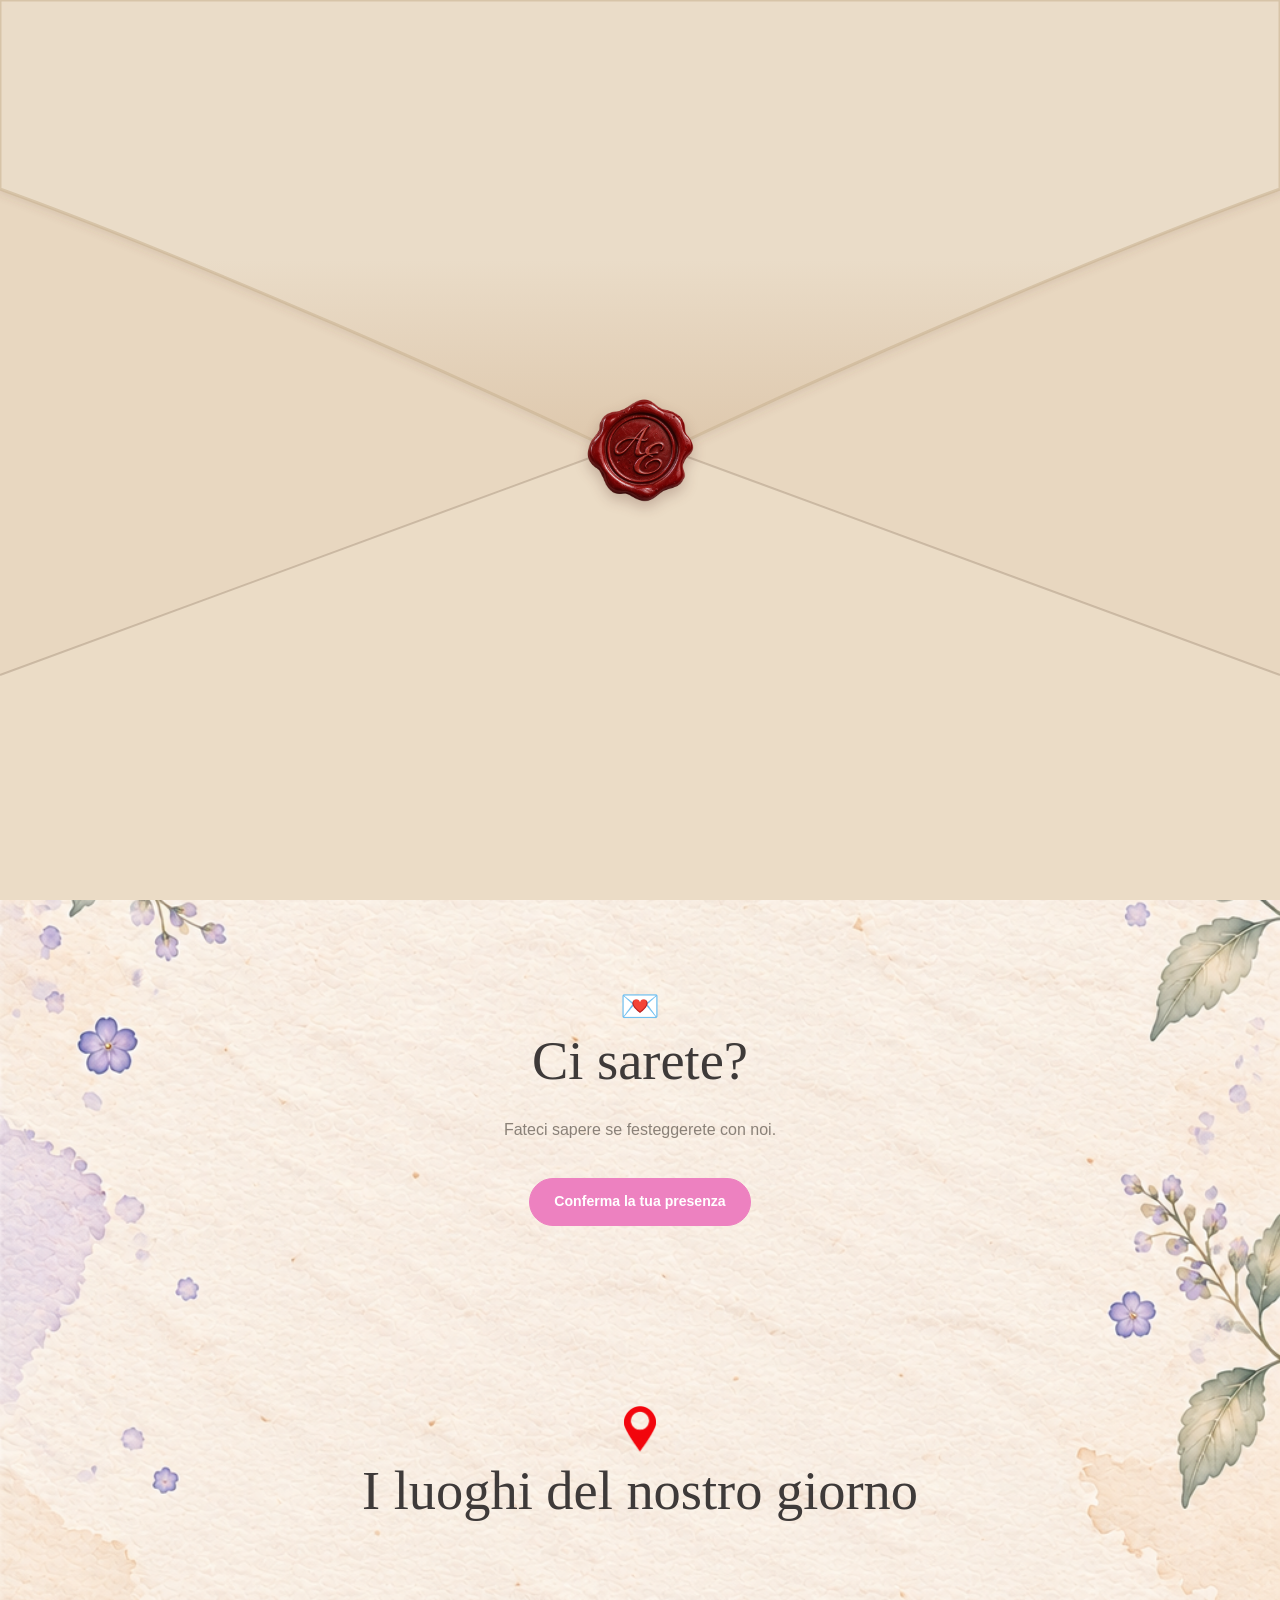
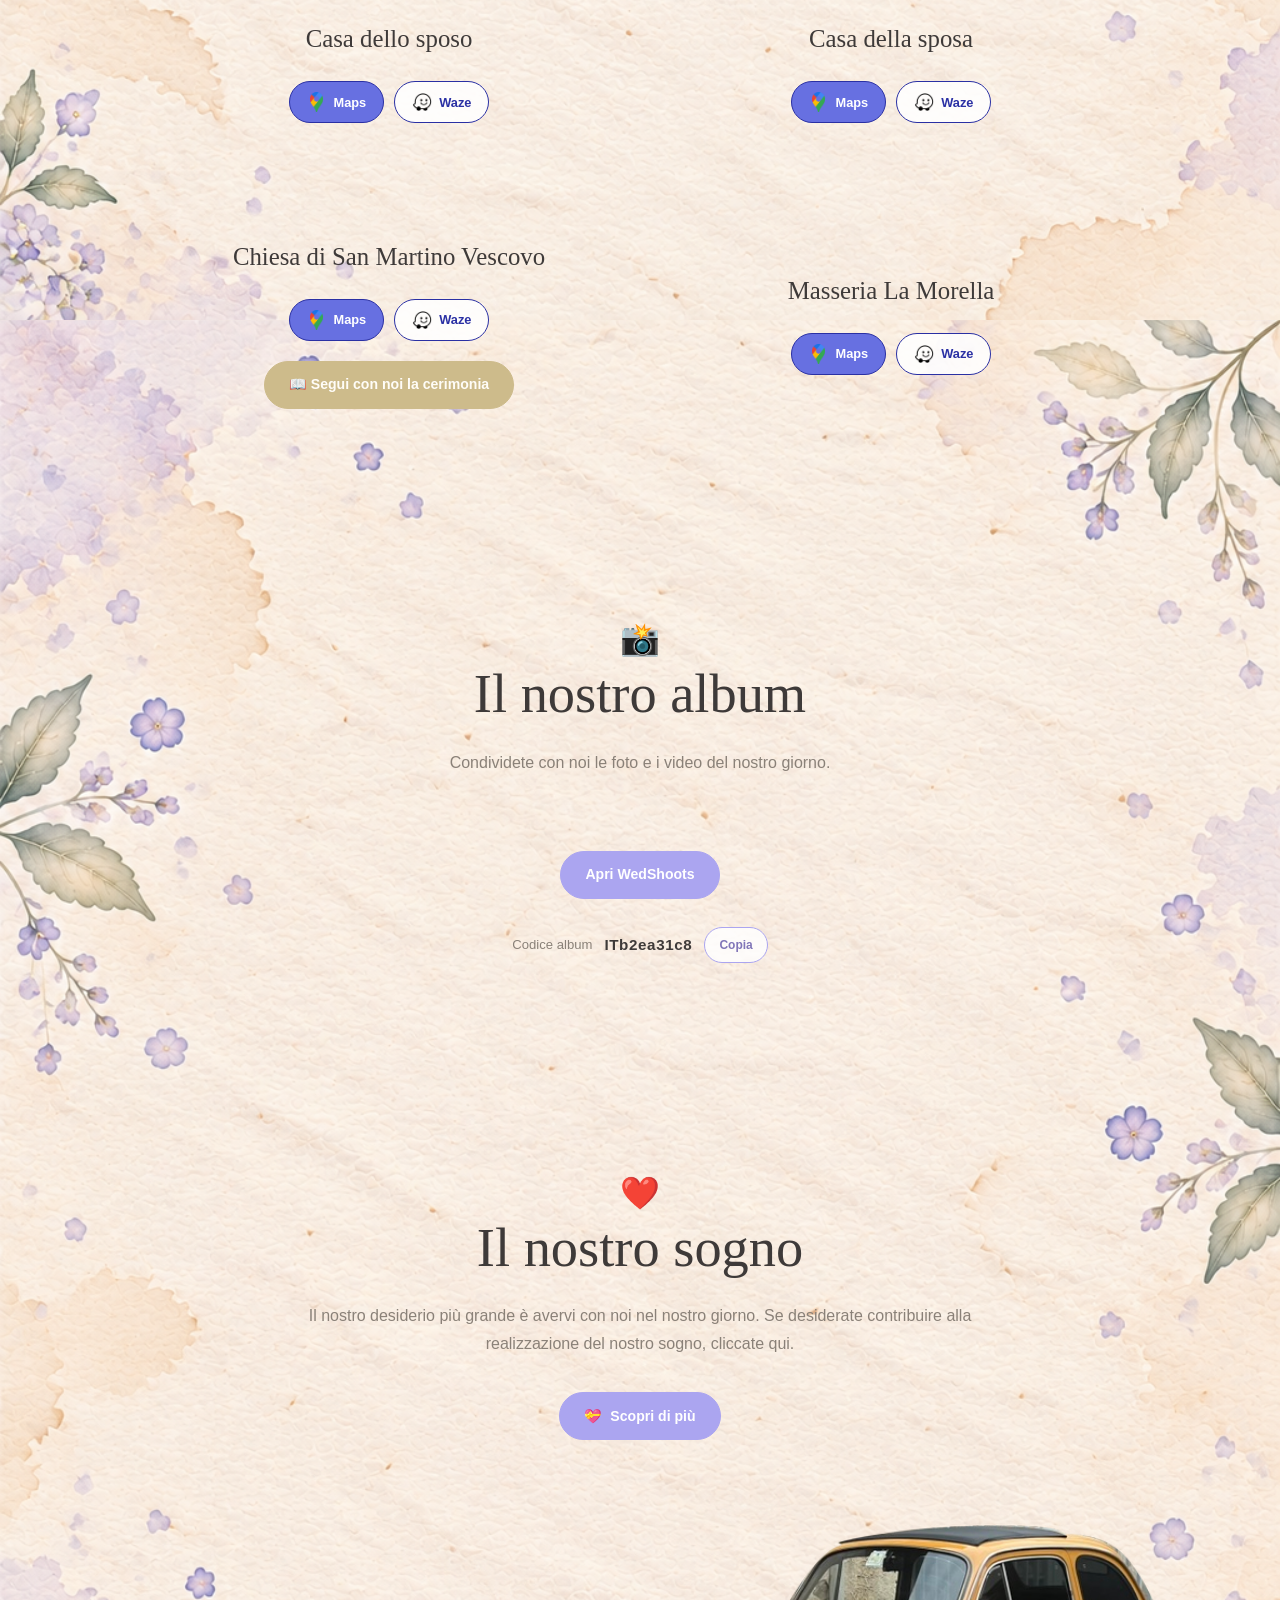
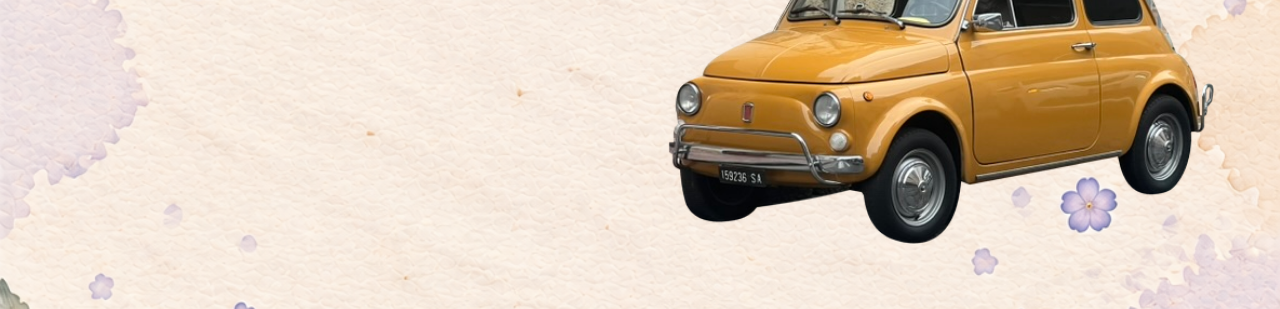
==== commit cf0181ed: "Update index.html" ====
--- a/index.html
+++ b/index.html
@@ -17,7 +17,9 @@
         window.scrollTo(0, 0);
     </script>
 
-    <title>Enrico & Annachiara | 12 giugno 2027</title>
+    <title>
+        Enrico & Annachiara | 12 giugno 2027
+    </title>
 
     <link
         rel="preload"
@@ -62,6 +64,7 @@
         href="css/scroll.css"
     >
 </head>
+
 
 <body>
 
@@ -82,7 +85,8 @@
             aria-label="Apri l'invito"
         >
 
-            <!-- Corpo inferiore della busta -->
+            <!-- CORPO DELLA BUSTA -->
+
             <div
                 class="envelope-body"
                 id="envelopeBody"
@@ -127,34 +131,19 @@
 
                 </svg>
 
-
-                <!--
-                    TEST SAFARI
-
-                    Questo pannello comincia esattamente sotto
-                    il viewport e continua per 200 px.
-
-                    È figlio di envelopeBody, quindi quando il
-                    corpo della busta scende, il pannello scende
-                    automaticamente insieme a lui.
-                -->
-
-                <div
-                    class="envelope-bottom-extension"
-                    aria-hidden="true"
-                ></div>
-
             </div>
 
 
-            <!-- Ombra del lembo -->
+            <!-- OMBRA DEL LEMBO -->
+
             <div
                 class="flap-shadow"
                 id="flapShadow"
             ></div>
 
 
-            <!-- Lembo superiore -->
+            <!-- LEMBO SUPERIORE -->
+
             <div
                 class="envelope-flap"
                 id="flap"
@@ -253,6 +242,8 @@
                 </svg>
 
 
+                <!-- SIGILLO -->
+
                 <div
                     class="wax-seal"
                     id="waxSeal"
@@ -282,7 +273,10 @@
         id="site"
     >
 
-        <!-- HERO -->
+
+        <!-- =================================================
+             HERO
+        ================================================== -->
 
         <section
             class="hero"
@@ -307,117 +301,118 @@
                 </p>
 
 
-                <div class="countdown-card">
+                <!-- COUNTDOWN -->
+
+                <div
+                    class="countdown-paper"
+                    id="countdown"
+                >
 
                     <img
-                        class="countdown-paper"
+                        class="countdown-paper-image"
                         src="images/cartoncino.png"
                         alt=""
                         draggable="false"
                     >
 
-
-                    <div
-                        class="countdown"
-                        id="countdown"
+                    <div class="countdown-paper-content">
+
+                        <div class="countdown-grid">
+
+                            <div class="countdown-item">
+
+                                <strong id="countdownDays">
+                                    000
+                                </strong>
+
+                                <span>
+                                    Giorni
+                                </span>
+
+                            </div>
+
+
+                            <div class="countdown-item">
+
+                                <strong id="countdownHours">
+                                    00
+                                </strong>
+
+                                <span>
+                                    Ore
+                                </span>
+
+                            </div>
+
+
+                            <div class="countdown-item">
+
+                                <strong id="countdownMinutes">
+                                    00
+                                </strong>
+
+                                <span>
+                                    Minuti
+                                </span>
+
+                            </div>
+
+
+                            <div class="countdown-item">
+
+                                <strong id="countdownSeconds">
+                                    00
+                                </strong>
+
+                                <span>
+                                    Secondi
+                                </span>
+
+                            </div>
+
+                        </div>
+
+                    </div>
+
+                </div>
+
+            </div>
+
+        </section>
+
+
+        <!-- =================================================
+             RSVP
+        ================================================== -->
+
+        <section
+            class="section"
+            id="rsvp"
+        >
+
+            <div class="section-inner">
+
+                <h2 class="section-title">
+
+                    <span
+                        class="section-emoji"
+                        aria-hidden="true"
                     >
-
-                        <div class="countdown-unit">
-
-                            <div
-                                class="flip-number"
-                                data-unit="days"
-                            >
-                                <span class="flip-current">
-                                    000
-                                </span>
-                            </div>
-
-                            <span class="countdown-label">
-                                Giorni
-                            </span>
-
-                        </div>
-
-
-                        <div class="countdown-unit">
-
-                            <div
-                                class="flip-number"
-                                data-unit="hours"
-                            >
-                                <span class="flip-current">
-                                    00
-                                </span>
-                            </div>
-
-                            <span class="countdown-label">
-                                Ore
-                            </span>
-
-                        </div>
-
-
-                        <div class="countdown-unit">
-
-                            <div
-                                class="flip-number"
-                                data-unit="minutes"
-                            >
-                                <span class="flip-current">
-                                    00
-                                </span>
-                            </div>
-
-                            <span class="countdown-label">
-                                Minuti
-                            </span>
-
-                        </div>
-
-
-                        <div class="countdown-unit">
-
-                            <div
-                                class="flip-number"
-                                data-unit="seconds"
-                            >
-                                <span class="flip-current">
-                                    00
-                                </span>
-                            </div>
-
-                            <span class="countdown-label">
-                                Secondi
-                            </span>
-
-                        </div>
-
-                    </div>
-
-                </div>
-
-            </div>
-
-        </section>
-
-
-        <!-- RSVP -->
-
-        <section class="section rsvp-section">
-
-            <div class="section-inner">
-
-                <h2>
+                        💌
+                    </span>
+
                     Ci sarete?
+
                 </h2>
 
-                <p>
+
+                <p class="section-text">
                     Fateci sapere se festeggerete con noi.
                 </p>
 
+
                 <a
-                    class="button rsvp-button"
+                    class="button button-primary"
                     href="https://docs.google.com/forms/d/e/1FAIpQLSfR47MLRdUuwzttRWqgoxmSrlCjPIJb15usxh1CkX8zXxw4Rw/viewform"
                     target="_blank"
                     rel="noopener noreferrer"
@@ -430,252 +425,293 @@
         </section>
 
 
-        <!-- LUOGHI -->
-
-        <section class="section places-section">
+        <!-- =================================================
+             LUOGHI
+        ================================================== -->
+
+        <section
+            class="section section-alt"
+            id="luoghi"
+        >
 
             <div class="section-inner">
 
-                <div class="section-heading">
+                <h2 class="section-title">
 
                     <img
-                        class="section-icon"
+                        class="section-title-image"
                         src="images/pin.png"
                         alt=""
+                        draggable="false"
                     >
 
-                    <h2>
-                        I luoghi del nostro giorno
-                    </h2>
-
-                </div>
-
-
-                <!-- CASA DELLO SPOSO -->
-
-                <article class="place-card">
-
-                    <h3>
-                        Casa dello sposo
-                    </h3>
-
-                    <div class="navigation-buttons">
+                    I luoghi del nostro giorno
+
+                </h2>
+
+
+                <div class="places-grid">
+
+
+                    <!-- CASA DELLO SPOSO -->
+
+                    <article class="place-card">
+
+                        <h3>
+                            Casa dello sposo
+                        </h3>
+
+                        <div class="navigation-buttons">
+
+                            <a
+                                class="button button-small map-button"
+                                href="https://maps.app.goo.gl/kmqRrXZQPzqEgdiU8"
+                                target="_blank"
+                                rel="noopener noreferrer"
+                            >
+
+                                <img
+                                    class="navigation-logo"
+                                    src="images/maps.png"
+                                    alt=""
+                                    draggable="false"
+                                >
+
+                                Maps
+
+                            </a>
+
+
+                            <a
+                                class="button button-small map-button"
+                                href="https://waze.com/ul?ll=40.608131%2C14.978180&navigate=yes"
+                                target="_blank"
+                                rel="noopener noreferrer"
+                            >
+
+                                <img
+                                    class="navigation-logo"
+                                    src="images/waze.png"
+                                    alt=""
+                                    draggable="false"
+                                >
+
+                                Waze
+
+                            </a>
+
+                        </div>
+
+                    </article>
+
+
+                    <!-- CASA DELLA SPOSA -->
+
+                    <article class="place-card">
+
+                        <h3>
+                            Casa della sposa
+                        </h3>
+
+                        <div class="navigation-buttons">
+
+                            <a
+                                class="button button-small map-button"
+                                href="https://maps.app.goo.gl/kNUKDeFUFzFnu2As5"
+                                target="_blank"
+                                rel="noopener noreferrer"
+                            >
+
+                                <img
+                                    class="navigation-logo"
+                                    src="images/maps.png"
+                                    alt=""
+                                    draggable="false"
+                                >
+
+                                Maps
+
+                            </a>
+
+
+                            <a
+                                class="button button-small map-button"
+                                href="https://waze.com/ul?ll=40.739052%2C14.755519&navigate=yes"
+                                target="_blank"
+                                rel="noopener noreferrer"
+                            >
+
+                                <img
+                                    class="navigation-logo"
+                                    src="images/waze.png"
+                                    alt=""
+                                    draggable="false"
+                                >
+
+                                Waze
+
+                            </a>
+
+                        </div>
+
+                    </article>
+
+
+                    <!-- CHIESA -->
+
+                    <article class="place-card">
+
+                        <h3>
+                            Chiesa di San Martino Vescovo
+                        </h3>
+
+                        <div class="navigation-buttons">
+
+                            <a
+                                class="button button-small map-button"
+                                href="https://maps.app.goo.gl/6omwCTy1Atd1c3Cb7"
+                                target="_blank"
+                                rel="noopener noreferrer"
+                            >
+
+                                <img
+                                    class="navigation-logo"
+                                    src="images/maps.png"
+                                    alt=""
+                                    draggable="false"
+                                >
+
+                                Maps
+
+                            </a>
+
+
+                            <a
+                                class="button button-small map-button"
+                                href="https://waze.com/ul?ll=40.761874%2C14.785191&navigate=yes"
+                                target="_blank"
+                                rel="noopener noreferrer"
+                            >
+
+                                <img
+                                    class="navigation-logo"
+                                    src="images/waze.png"
+                                    alt=""
+                                    draggable="false"
+                                >
+
+                                Waze
+
+                            </a>
+
+                        </div>
+
 
                         <a
-                            class="navigation-button maps-button"
-                            href="https://maps.app.goo.gl/kmqRrXZQPzqEgdiU8"
+                            class="button ceremony-button"
+                            href="documenti/libretto-messa.pdf"
                             target="_blank"
                             rel="noopener noreferrer"
                         >
-
-                            <img
-                                src="images/maps.png"
-                                alt=""
+                            📖 Segui con noi la cerimonia
+                        </a>
+
+                    </article>
+
+
+                    <!-- MASSERIA -->
+
+                    <article class="place-card">
+
+                        <h3>
+                            Masseria La Morella
+                        </h3>
+
+                        <div class="navigation-buttons">
+
+                            <a
+                                class="button button-small map-button"
+                                href="https://maps.app.goo.gl/2apy9TeoYDG768eM7"
+                                target="_blank"
+                                rel="noopener noreferrer"
                             >
 
-                            Maps
-
-                        </a>
-
-
-                        <a
-                            class="navigation-button waze-button"
-                            href="https://waze.com/ul?ll=40.608131%2C14.978180&navigate=yes"
-                            target="_blank"
-                            rel="noopener noreferrer"
-                        >
-
-                            <img
-                                src="images/waze.png"
-                                alt=""
+                                <img
+                                    class="navigation-logo"
+                                    src="images/maps.png"
+                                    alt=""
+                                    draggable="false"
+                                >
+
+                                Maps
+
+                            </a>
+
+
+                            <a
+                                class="button button-small map-button"
+                                href="https://waze.com/ul?ll=40.610224%2C14.942694&navigate=yes"
+                                target="_blank"
+                                rel="noopener noreferrer"
                             >
 
-                            Waze
-
-                        </a>
-
-                    </div>
-
-                </article>
-
-
-                <!-- CASA DELLA SPOSA -->
-
-                <article class="place-card">
-
-                    <h3>
-                        Casa della sposa
-                    </h3>
-
-                    <div class="navigation-buttons">
-
-                        <a
-                            class="navigation-button maps-button"
-                            href="https://maps.app.goo.gl/kNUKDeFUFzFnu2As5"
-                            target="_blank"
-                            rel="noopener noreferrer"
-                        >
-
-                            <img
-                                src="images/maps.png"
-                                alt=""
-                            >
-
-                            Maps
-
-                        </a>
-
-
-                        <a
-                            class="navigation-button waze-button"
-                            href="https://waze.com/ul?ll=40.739052%2C14.755519&navigate=yes"
-                            target="_blank"
-                            rel="noopener noreferrer"
-                        >
-
-                            <img
-                                src="images/waze.png"
-                                alt=""
-                            >
-
-                            Waze
-
-                        </a>
-
-                    </div>
-
-                </article>
-
-
-                <!-- CHIESA -->
-
-                <article class="place-card">
-
-                    <h3>
-                        Chiesa di San Martino Vescovo
-                    </h3>
-
-                    <div class="navigation-buttons">
-
-                        <a
-                            class="navigation-button maps-button"
-                            href="https://maps.app.goo.gl/6omwCTy1Atd1c3Cb7"
-                            target="_blank"
-                            rel="noopener noreferrer"
-                        >
-
-                            <img
-                                src="images/maps.png"
-                                alt=""
-                            >
-
-                            Maps
-
-                        </a>
-
-
-                        <a
-                            class="navigation-button waze-button"
-                            href="https://waze.com/ul?ll=40.761874%2C14.785191&navigate=yes"
-                            target="_blank"
-                            rel="noopener noreferrer"
-                        >
-
-                            <img
-                                src="images/waze.png"
-                                alt=""
-                            >
-
-                            Waze
-
-                        </a>
-
-                    </div>
-
+                                <img
+                                    class="navigation-logo"
+                                    src="images/waze.png"
+                                    alt=""
+                                    draggable="false"
+                                >
+
+                                Waze
+
+                            </a>
+
+                        </div>
+
+                    </article>
+
+                </div>
+
+            </div>
+
+        </section>
+
+
+        <!-- =================================================
+             ALBUM
+        ================================================== -->
+
+        <section
+            class="section"
+            id="album"
+        >
+
+            <div class="section-inner">
+
+                <h2 class="section-title">
+
+                    <span
+                        class="section-emoji"
+                        aria-hidden="true"
+                    >
+                        📸
+                    </span>
+
+                    Il nostro album
+
+                </h2>
+
+
+                <p class="section-text">
+                    Condividete con noi le foto e i video
+                    del nostro giorno.
+                </p>
+
+
+                <div class="album-card">
 
                     <a
-                        class="button ceremony-button"
-                        href="documenti/libretto-messa.pdf"
-                        target="_blank"
-                        rel="noopener noreferrer"
-                    >
-                        📖 Segui con noi la cerimonia
-                    </a>
-
-                </article>
-
-
-                <!-- MASSERIA -->
-
-                <article class="place-card">
-
-                    <h3>
-                        Masseria La Morella
-                    </h3>
-
-                    <div class="navigation-buttons">
-
-                        <a
-                            class="navigation-button maps-button"
-                            href="https://maps.app.goo.gl/2apy9TeoYDG768eM7"
-                            target="_blank"
-                            rel="noopener noreferrer"
-                        >
-
-                            <img
-                                src="images/maps.png"
-                                alt=""
-                            >
-
-                            Maps
-
-                        </a>
-
-
-                        <a
-                            class="navigation-button waze-button"
-                            href="https://waze.com/ul?ll=40.610224%2C14.942694&navigate=yes"
-                            target="_blank"
-                            rel="noopener noreferrer"
-                        >
-
-                            <img
-                                src="images/waze.png"
-                                alt=""
-                            >
-
-                            Waze
-
-                        </a>
-
-                    </div>
-
-                </article>
-
-            </div>
-
-        </section>
-
-
-        <!-- ALBUM -->
-
-        <section class="section album-section">
-
-            <div class="section-inner">
-
-                <div class="album-card">
-
-                    <h2>
-                        Il nostro album
-                    </h2>
-
-                    <p>
-                        Condividete con noi le foto e i video
-                        del nostro giorno.
-                    </p>
-
-                    <a
-                        class="button album-button"
+                        class="button button-primary"
                         href="https://www.wedshoots.com/it?albumId=ITb2ea31c8"
                         target="_blank"
                         rel="noopener noreferrer"
@@ -683,23 +719,21 @@
                         Apri WedShoots
                     </a>
 
-                    <p class="album-code-label">
-                        Codice album
-                    </p>
-
-                    <div class="copy-row">
-
-                        <span
-                            class="copy-value"
-                            id="albumCode"
-                        >
+
+                    <div class="access-code">
+
+                        <span class="access-code-label">
+                            Codice album
+                        </span>
+
+                        <strong id="wedshootsCode">
                             ITb2ea31c8
-                        </span>
+                        </strong>
 
                         <button
                             class="copy-button"
+                            id="copyWedshootsCode"
                             type="button"
-                            data-copy-target="albumCode"
                         >
                             Copia
                         </button>
@@ -713,34 +747,52 @@
         </section>
 
 
-        <!-- REGALO -->
-
-        <section class="section gift-section">
+        <!-- =================================================
+             IL NOSTRO SOGNO
+        ================================================== -->
+
+        <section
+            class="section section-alt"
+            id="sogno"
+        >
 
             <div class="section-inner">
 
-                <div class="gift-heart">
-                    ❤️
-                </div>
-
-                <h2>
+                <h2 class="section-title">
+
+                    <span
+                        class="section-emoji"
+                        aria-hidden="true"
+                    >
+                        ❤️
+                    </span>
+
                     Il nostro sogno
+
                 </h2>
 
-                <p>
+
+                <p class="section-text">
                     Il nostro desiderio più grande è avervi con noi
-                    nel nostro giorno. Se desiderate contribuire
-                    alla realizzazione del nostro sogno, cliccate qui.
+                    nel nostro giorno. Se desiderate contribuire alla
+                    realizzazione del nostro sogno, cliccate qui.
                 </p>
 
+
                 <button
-                    class="button gift-toggle"
+                    class="button"
                     id="giftToggle"
                     type="button"
                     aria-expanded="false"
                     aria-controls="giftDetails"
                 >
+
+                    <span aria-hidden="true">
+                        💝
+                    </span>
+
                     Scopri di più
+
                 </button>
 
 
@@ -750,47 +802,55 @@
                     hidden
                 >
 
-                    <p class="gift-label">
-                        Intestatario
-                    </p>
-
-                    <p>
-                        Enrico Forte
-                    </p>
-
-
-                    <p class="gift-label">
-                        IBAN
-                    </p>
-
-                    <div class="copy-row">
-
-                        <span
-                            class="copy-value"
-                            id="iban"
-                        >
+                    <div class="gift-row">
+
+                        <span>
+                            Intestatario
+                        </span>
+
+                        <strong>
+                            Enrico Forte
+                        </strong>
+
+                    </div>
+
+
+                    <div
+                        class="gift-row gift-iban"
+                    >
+
+                        <span>
+                            IBAN
+                        </span>
+
+                        <strong id="ibanCode">
                             IT95D0367401600000878189011
+                        </strong>
+
+                    </div>
+
+
+                    <button
+                        class="copy-button"
+                        id="copyIban"
+                        type="button"
+                    >
+                        Copia IBAN
+                    </button>
+
+
+                    <div class="gift-row">
+
+                        <span>
+                            BIC / SWIFT
                         </span>
 
-                        <button
-                            class="copy-button"
-                            type="button"
-                            data-copy-target="iban"
-                        >
-                            Copia
-                        </button>
+                        <strong>
+                            TRBKITMMXXX
+                        </strong>
 
                     </div>
 
-
-                    <p class="gift-label">
-                        BIC / SWIFT
-                    </p>
-
-                    <p>
-                        TRBKITMMXXX
-                    </p>
-
                 </div>
 
             </div>
@@ -798,7 +858,9 @@
         </section>
 
 
-        <!-- FIAT 500 -->
+        <!-- =================================================
+             FIAT 500
+        ================================================== -->
 
         <div
             class="footer-500"
@@ -816,7 +878,9 @@
     </main>
 
 
-    <!-- INDICATORE SCROLL -->
+    <!-- =====================================================
+         INDICATORE SCROLL
+    ====================================================== -->
 
     <div
         class="scroll-indicator"
@@ -828,6 +892,7 @@
             Scorri
         </span>
 
+
         <span
             class="scroll-arrow"
             aria-hidden="true"
@@ -849,6 +914,10 @@
     </div>
 
 
+    <!-- =====================================================
+         SCRIPT
+    ====================================================== -->
+
     <script src="js/envelope.js"></script>
     <script src="js/countdown.js"></script>
     <script src="js/site.js"></script>
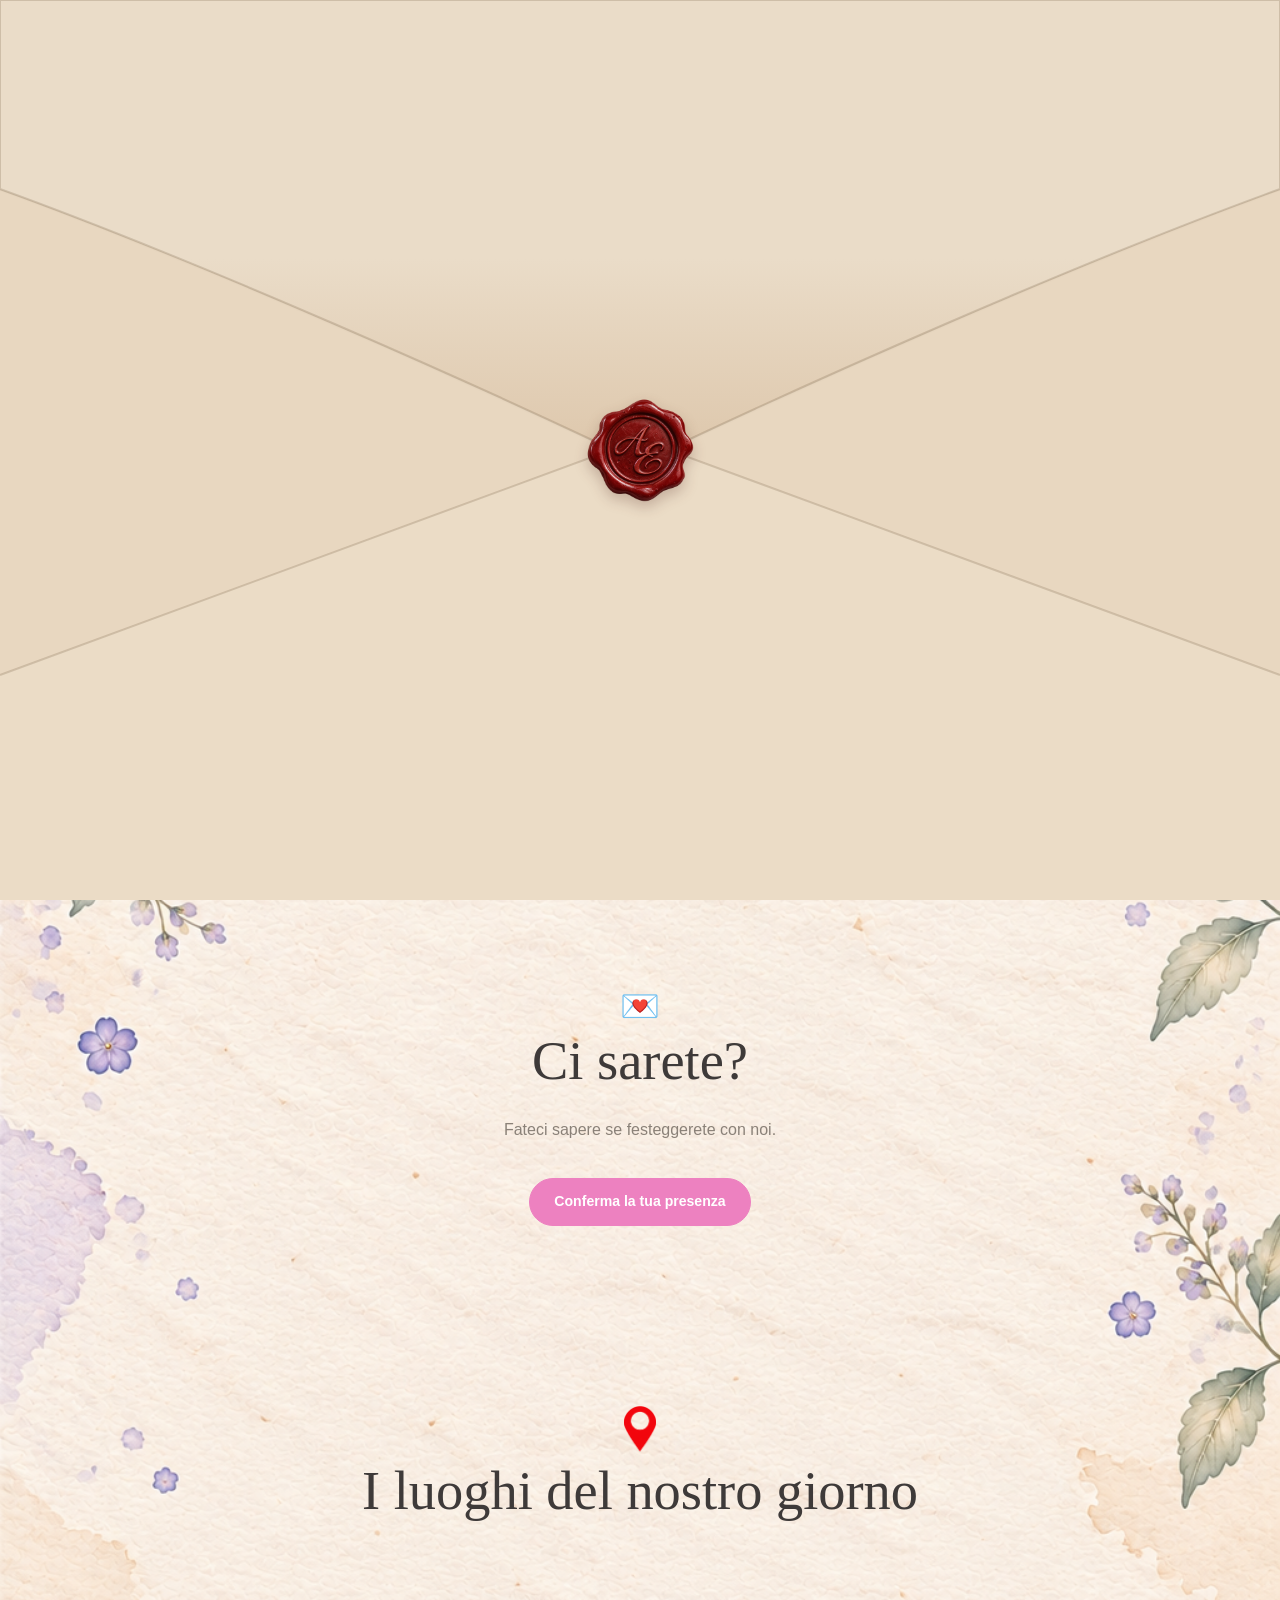
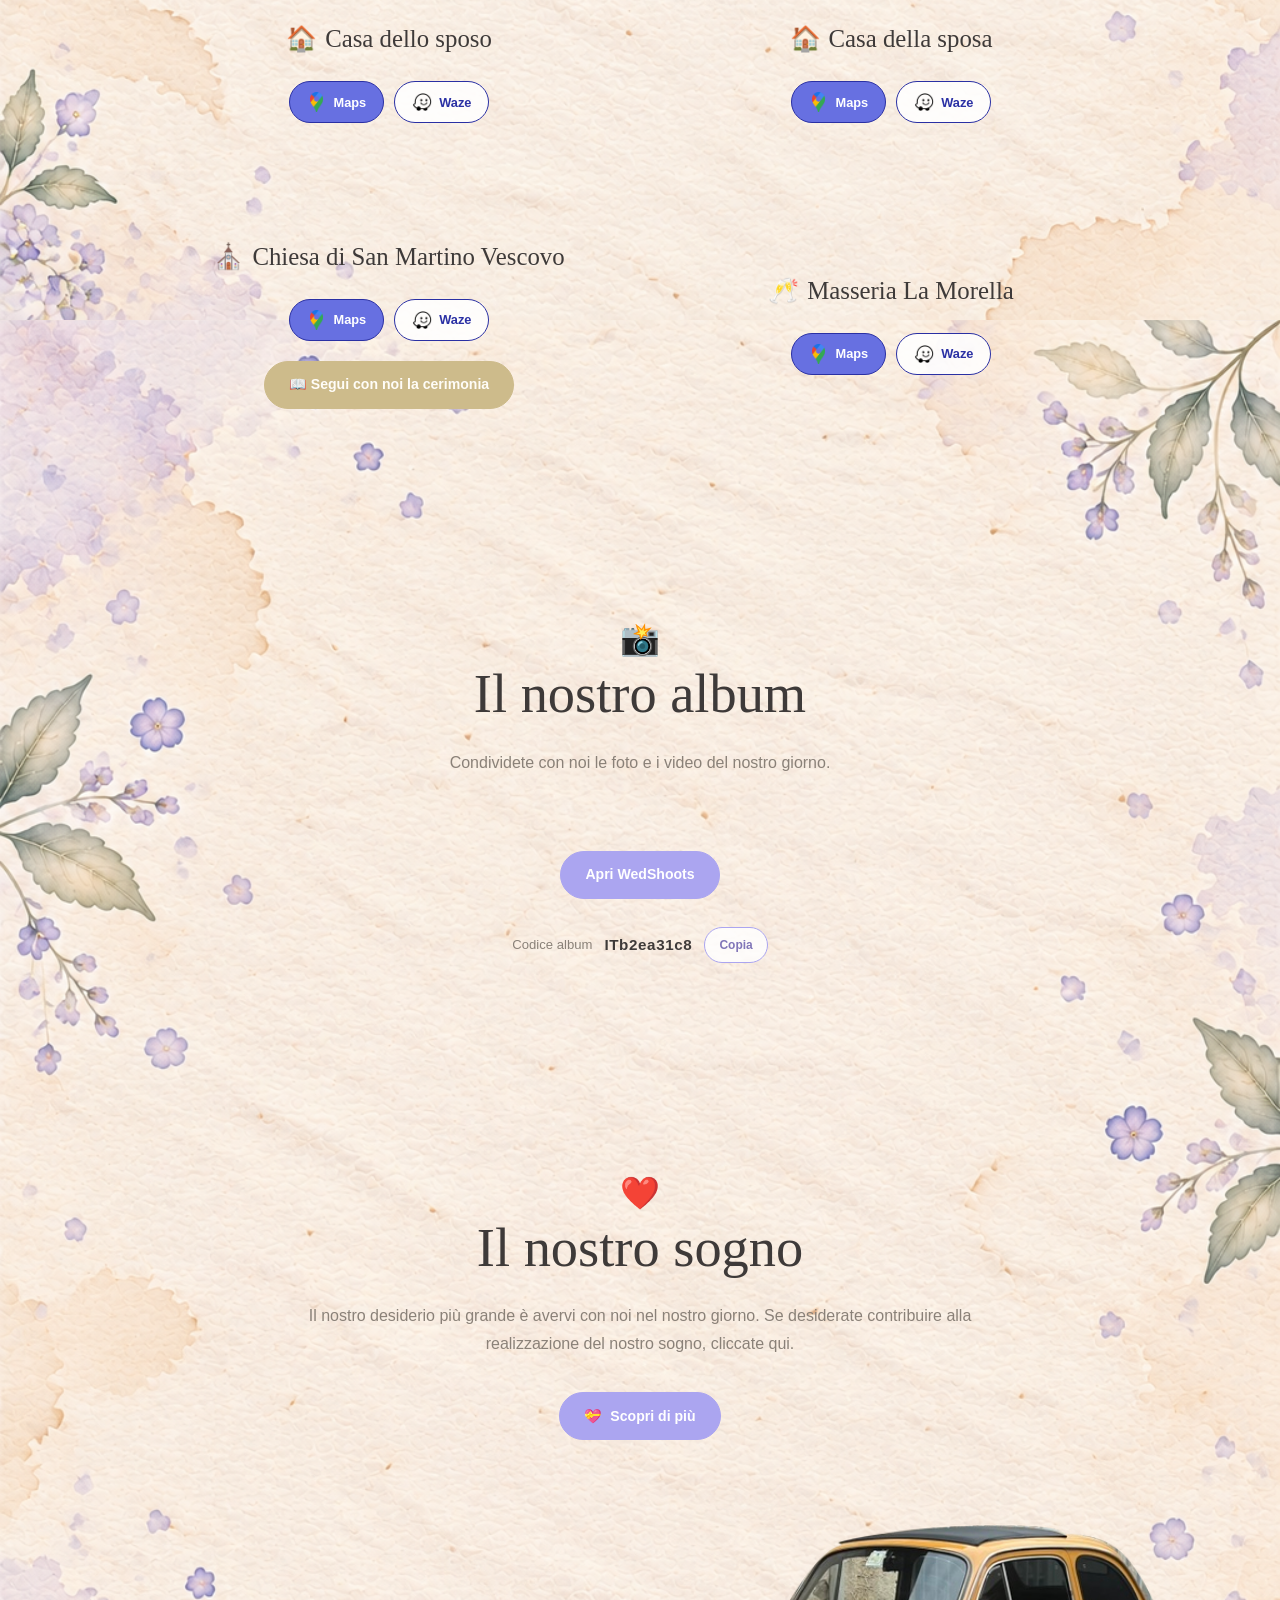
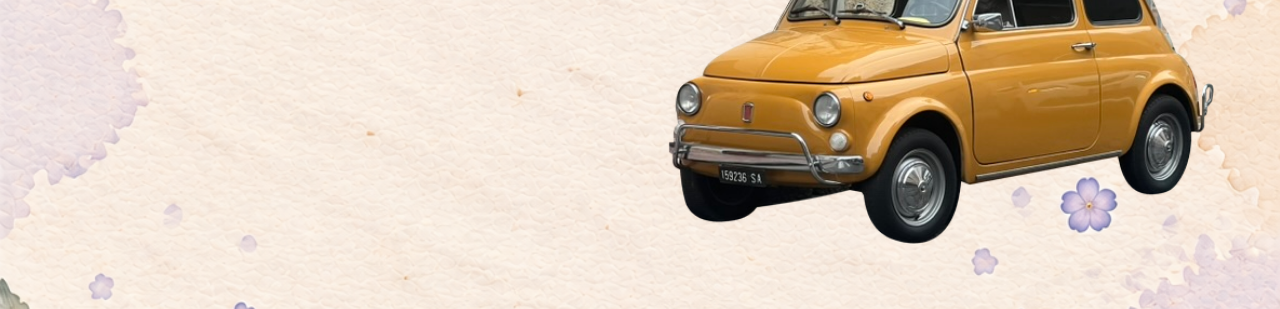
==== commit 898ce151: "Update index.html" ====
--- a/index.html
+++ b/index.html
@@ -85,8 +85,6 @@
             aria-label="Apri l'invito"
         >
 
-            <!-- CORPO DELLA BUSTA -->
-
             <div
                 class="envelope-body"
                 id="envelopeBody"
@@ -134,15 +132,11 @@
             </div>
 
 
-            <!-- OMBRA DEL LEMBO -->
-
             <div
                 class="flap-shadow"
                 id="flapShadow"
             ></div>
 
-
-            <!-- LEMBO SUPERIORE -->
 
             <div
                 class="envelope-flap"
@@ -242,8 +236,6 @@
                 </svg>
 
 
-                <!-- SIGILLO -->
-
                 <div
                     class="wax-seal"
                     id="waxSeal"
@@ -300,8 +292,6 @@
                     12 giugno 2027
                 </p>
 
-
-                <!-- COUNTDOWN -->
 
                 <div
                     class="countdown-paper"
@@ -453,11 +443,10 @@
                 <div class="places-grid">
 
 
-                    <!-- CASA DELLO SPOSO -->
-
                     <article class="place-card">
 
                         <h3>
+                            <span aria-hidden="true">🏠</span>
                             Casa dello sposo
                         </h3>
 
@@ -505,11 +494,10 @@
                     </article>
 
 
-                    <!-- CASA DELLA SPOSA -->
-
                     <article class="place-card">
 
                         <h3>
+                            <span aria-hidden="true">🏠</span>
                             Casa della sposa
                         </h3>
 
@@ -557,11 +545,10 @@
                     </article>
 
 
-                    <!-- CHIESA -->
-
                     <article class="place-card">
 
                         <h3>
+                            <span aria-hidden="true">⛪</span>
                             Chiesa di San Martino Vescovo
                         </h3>
 
@@ -619,11 +606,10 @@
                     </article>
 
 
-                    <!-- MASSERIA -->
-
                     <article class="place-card">
 
                         <h3>
+                            <span aria-hidden="true">🥂</span>
                             Masseria La Morella
                         </h3>
 
--- a/css/envelope.css
+++ b/css/envelope.css
@@ -47,6 +47,11 @@
     fill: var(--paper-bottom);
 }
 
+/* =======================================================
+   BORDI / PIEGHE DELLA BUSTA
+   Stesso tratto per tutti i lembi
+======================================================= */
+
 .body-fold {
     fill: none;
     stroke: rgba(105, 82, 58, 0.22);
@@ -56,10 +61,14 @@
 
 .body-bottom-fold {
     fill: none;
-    stroke: rgba(105, 82, 58, 0.24);
+    stroke: rgba(105, 82, 58, 0.22);
     stroke-width: 2;
     vector-effect: non-scaling-stroke;
 }
+
+/* =======================================================
+   OMBRA DINAMICA DURANTE L'APERTURA
+======================================================= */
 
 .flap-shadow {
     position: absolute;
@@ -81,6 +90,10 @@
     pointer-events: none;
     will-change: opacity, transform;
 }
+
+/* =======================================================
+   LEMBO SUPERIORE
+======================================================= */
 
 .envelope-flap {
     position: absolute;
@@ -105,18 +118,34 @@
     pointer-events: none;
 }
 
+/*
+ * Stesso identico bordo utilizzato
+ * per gli altri lembi della busta.
+ */
 .flap-edge {
     fill: none;
-    stroke: var(--paper-edge);
-    stroke-width: 3;
+    stroke: rgba(105, 82, 58, 0.22);
+    stroke-width: 2;
     vector-effect: non-scaling-stroke;
-    opacity: 0.55;
 }
 
+/*
+ * Ombra minima sotto il lembo superiore.
+ * Serve soltanto a suggerire che il lembo
+ * è sovrapposto e può essere aperto.
+ */
 .flap-paper {
     fill: url(#paperFront);
-    filter: url(#paperShadow);
+    filter:
+        drop-shadow(
+            0 2px 1.5px
+            rgba(70, 48, 30, 0.08)
+        );
 }
+
+/* =======================================================
+   SIGILLO
+======================================================= */
 
 .wax-seal {
     position: absolute;
@@ -136,8 +165,15 @@
     width: 100%;
     height: 100%;
     object-fit: contain;
-    filter: drop-shadow(0 6px 7px rgba(70, 25, 20, 0.24));
+    filter: drop-shadow(
+        0 6px 7px
+        rgba(70, 25, 20, 0.24)
+    );
 }
+
+/* =======================================================
+   MOBILE
+======================================================= */
 
 @media (max-width: 760px) {
 
--- a/css/hero.css
+++ b/css/hero.css
@@ -52,7 +52,7 @@
 
     transform:
         translateY(10px)
-        scale(0.85);
+        scale(0.70);
 
     transform-origin: center center;
 
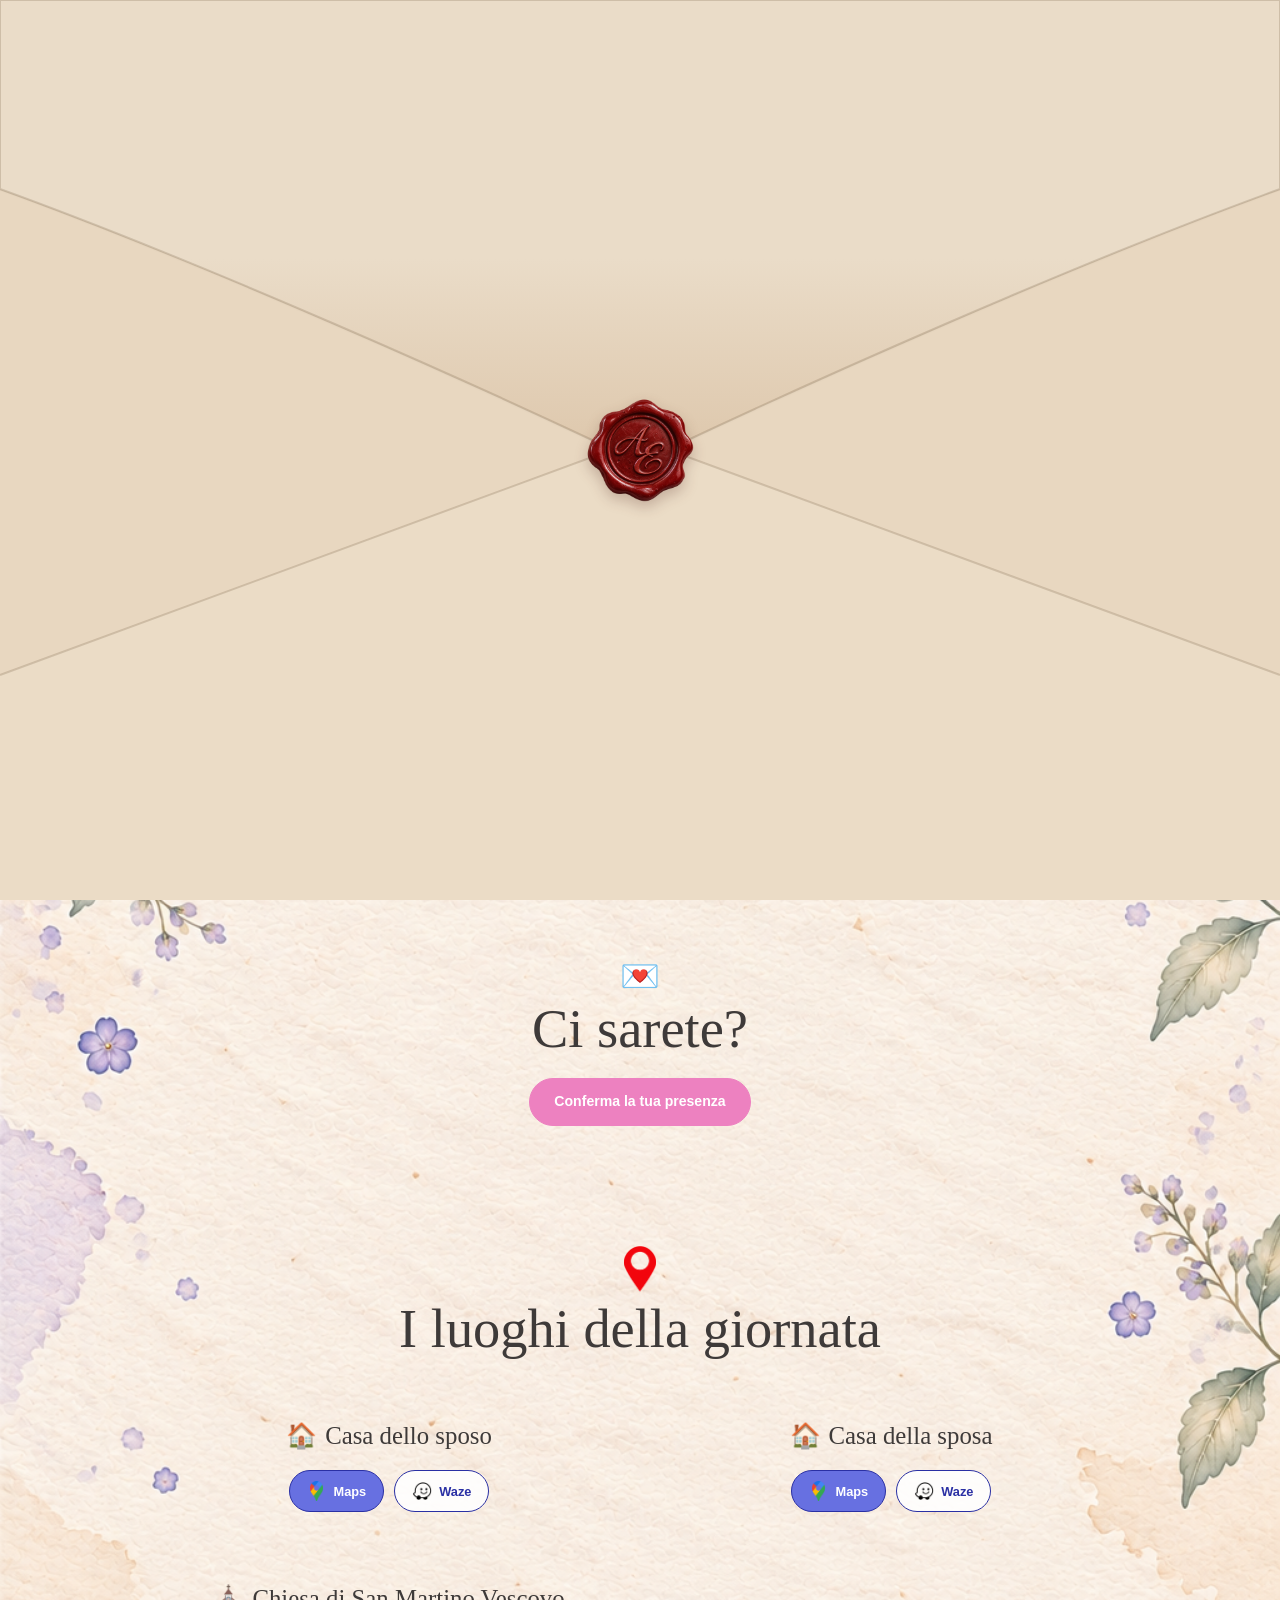
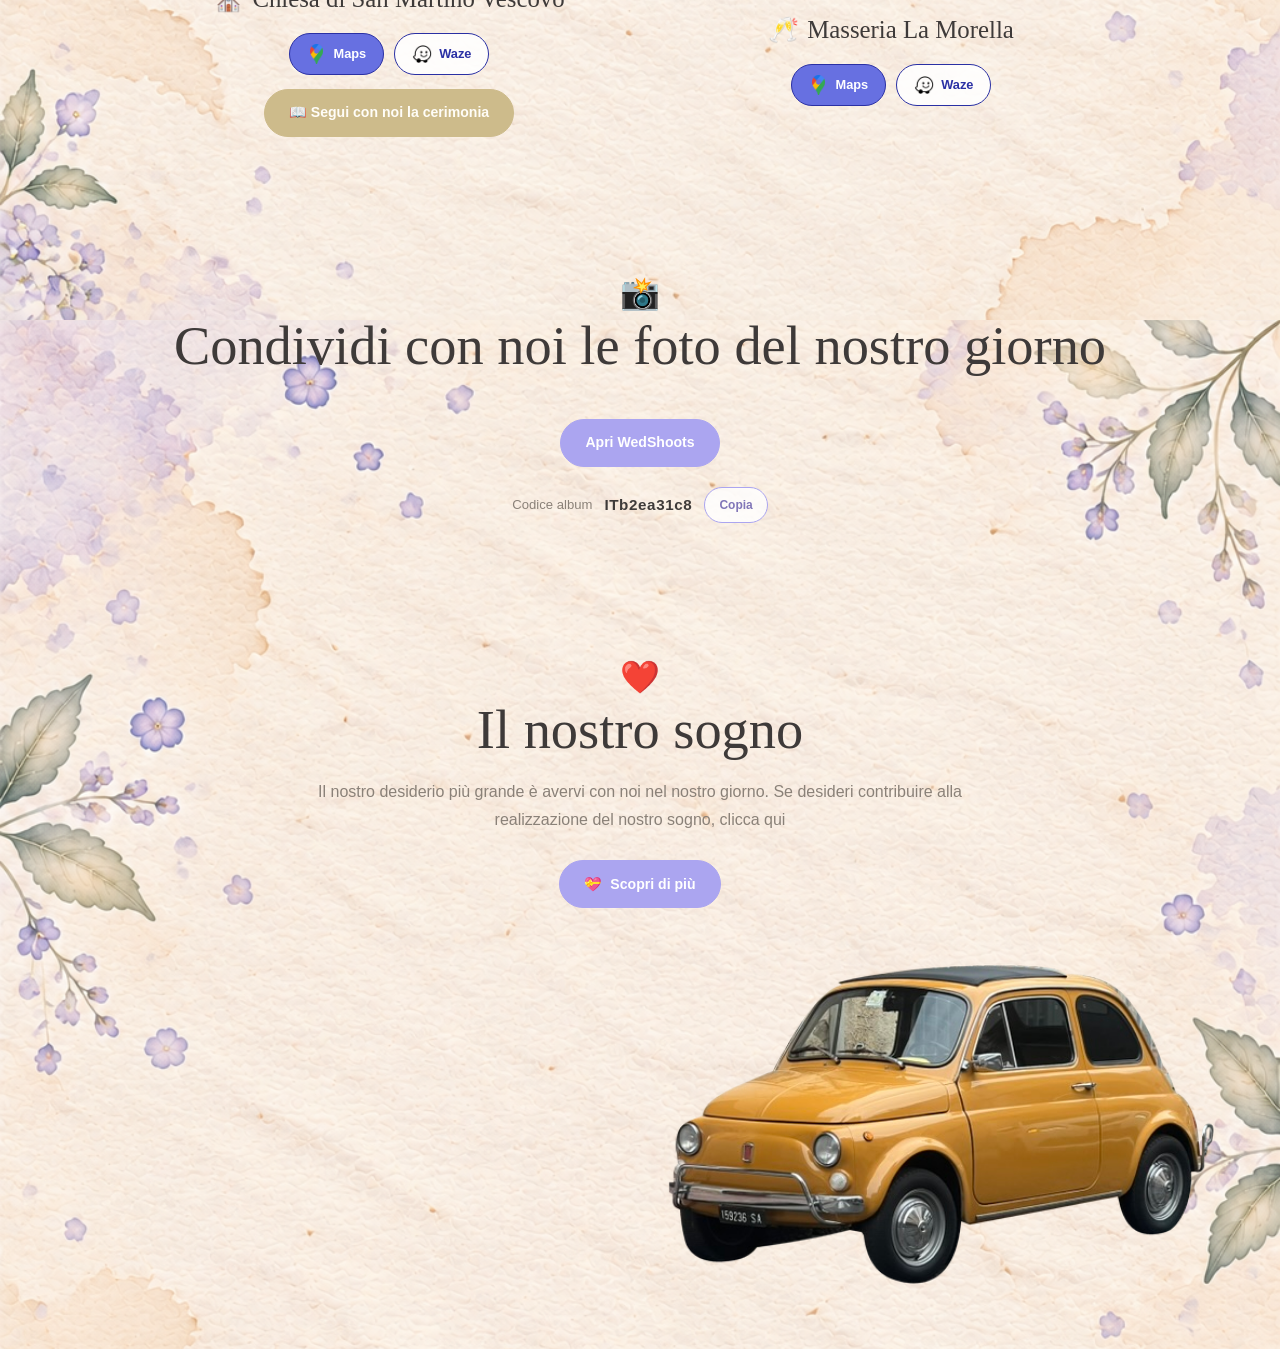
==== commit e167d613: "Update index.html" ====
--- a/index.html
+++ b/index.html
@@ -17,52 +17,17 @@
         window.scrollTo(0, 0);
     </script>
 
-    <title>
-        Enrico & Annachiara | 12 giugno 2027
-    </title>
-
-    <link
-        rel="preload"
-        href="images/sigillo-AE.png"
-        as="image"
-    >
-
-    <link
-        rel="preload"
-        href="images/ritratto.png"
-        as="image"
-    >
-
-    <link
-        rel="preload"
-        href="images/cartoncino.png"
-        as="image"
-    >
-
-    <link
-        rel="stylesheet"
-        href="css/base.css"
-    >
-
-    <link
-        rel="stylesheet"
-        href="css/envelope.css"
-    >
-
-    <link
-        rel="stylesheet"
-        href="css/hero.css"
-    >
-
-    <link
-        rel="stylesheet"
-        href="css/sections.css"
-    >
-
-    <link
-        rel="stylesheet"
-        href="css/scroll.css"
-    >
+    <title>Enrico & Annachiara | 12 giugno 2027</title>
+
+    <link rel="preload" href="images/sigillo-AE.png" as="image">
+    <link rel="preload" href="images/ritratto.png" as="image">
+    <link rel="preload" href="images/cartoncino.png" as="image">
+
+    <link rel="stylesheet" href="css/base.css">
+    <link rel="stylesheet" href="css/envelope.css">
+    <link rel="stylesheet" href="css/hero.css">
+    <link rel="stylesheet" href="css/sections.css">
+    <link rel="stylesheet" href="css/scroll.css">
 </head>
 
 
@@ -310,54 +275,23 @@
                         <div class="countdown-grid">
 
                             <div class="countdown-item">
-
-                                <strong id="countdownDays">
-                                    000
-                                </strong>
-
-                                <span>
-                                    Giorni
-                                </span>
-
+                                <strong id="countdownDays">000</strong>
+                                <span>Giorni</span>
                             </div>
 
-
                             <div class="countdown-item">
-
-                                <strong id="countdownHours">
-                                    00
-                                </strong>
-
-                                <span>
-                                    Ore
-                                </span>
-
+                                <strong id="countdownHours">00</strong>
+                                <span>Ore</span>
                             </div>
 
-
                             <div class="countdown-item">
-
-                                <strong id="countdownMinutes">
-                                    00
-                                </strong>
-
-                                <span>
-                                    Minuti
-                                </span>
-
+                                <strong id="countdownMinutes">00</strong>
+                                <span>Minuti</span>
                             </div>
 
-
                             <div class="countdown-item">
-
-                                <strong id="countdownSeconds">
-                                    00
-                                </strong>
-
-                                <span>
-                                    Secondi
-                                </span>
-
+                                <strong id="countdownSeconds">00</strong>
+                                <span>Secondi</span>
                             </div>
 
                         </div>
@@ -394,11 +328,6 @@
                     Ci sarete?
 
                 </h2>
-
-
-                <p class="section-text">
-                    Fateci sapere se festeggerete con noi.
-                </p>
 
 
                 <a
@@ -435,7 +364,7 @@
                         draggable="false"
                     >
 
-                    I luoghi del nostro giorno
+                    I luoghi della giornata
 
                 </h2>
 
@@ -683,15 +612,9 @@
                         📸
                     </span>
 
-                    Il nostro album
+                    Condividi con noi le foto del nostro giorno
 
                 </h2>
-
-
-                <p class="section-text">
-                    Condividete con noi le foto e i video
-                    del nostro giorno.
-                </p>
 
 
                 <div class="album-card">
@@ -760,8 +683,8 @@
 
                 <p class="section-text">
                     Il nostro desiderio più grande è avervi con noi
-                    nel nostro giorno. Se desiderate contribuire alla
-                    realizzazione del nostro sogno, cliccate qui.
+                    nel nostro giorno. Se desideri contribuire alla
+                    realizzazione del nostro sogno, clicca qui
                 </p>
 
 
@@ -801,9 +724,7 @@
                     </div>
 
 
-                    <div
-                        class="gift-row gift-iban"
-                    >
+                    <div class="gift-row gift-iban">
 
                         <span>
                             IBAN
--- a/css/sections.css
+++ b/css/sections.css
@@ -8,7 +8,7 @@
     width: 100%;
 
     padding:
-        90px
+        60px
         24px;
 
     background: transparent;
@@ -46,7 +46,7 @@
     margin:
         0
         0
-        24px;
+        18px;
 
     display: flex;
     flex-direction: column;
@@ -54,7 +54,7 @@
     justify-content: center;
     align-items: center;
 
-    gap: 10px;
+    gap: 8px;
 
     font-size:
         clamp(
@@ -98,7 +98,7 @@
     margin:
         0
         auto
-        34px;
+        26px;
 
     color: var(--muted);
 
@@ -319,7 +319,7 @@
 ======================================================= */
 
 .ceremony-button {
-    margin-top: 20px;
+    margin-top: 14px;
 
     background:
         var(--gold);
@@ -363,9 +363,11 @@
             minmax(0, 1fr)
         );
 
-    gap: 24px;
-
-    margin-top: 42px;
+    gap:
+        12px
+        24px;
+
+    margin-top: 22px;
 }
 
 
@@ -376,11 +378,11 @@
     justify-content: center;
     align-items: center;
 
-    min-height: 220px;
+    min-height: 170px;
 
     padding:
-        34px
-        28px;
+        20px
+        24px;
 
     border: none;
 
@@ -399,7 +401,7 @@
     margin:
         0
         0
-        26px;
+        18px;
 
     display: flex;
 
@@ -442,12 +444,12 @@
     max-width: 600px;
 
     margin:
-        40px
+        24px
         auto
         0;
 
     padding:
-        34px
+        18px
         28px;
 
     border: none;
@@ -493,7 +495,7 @@
 ======================================================= */
 
 .access-code {
-    margin-top: 28px;
+    margin-top: 20px;
 
     display: flex;
 
@@ -612,11 +614,13 @@
     max-width: 620px;
 
     margin:
-        34px
+        24px
         auto
         0;
 
-    padding: 30px;
+    padding:
+        20px
+        30px;
 
     border: none;
 
@@ -674,7 +678,7 @@
     gap: 20px;
 
     padding:
-        14px
+        12px
         0;
 
     border-bottom:
@@ -720,15 +724,15 @@
 
 
 .gift-iban {
-    margin-bottom: 12px;
+    margin-bottom: 8px;
 }
 
 
 .gift-details > .copy-button {
     margin:
-        4px
+        2px
         0
-        12px;
+        8px;
 }
 
 
@@ -737,7 +741,7 @@
 ======================================================= */
 
 #sogno {
-    padding-bottom: 70px;
+    padding-bottom: 42px;
 }
 
 
@@ -799,13 +803,15 @@
 
     .section {
         padding:
-            74px
+            48px
             20px;
     }
 
 
     .section-title {
-        gap: 9px;
+        gap: 7px;
+
+        margin-bottom: 16px;
     }
 
 
@@ -820,13 +826,18 @@
     }
 
 
+    .section-text {
+        margin-bottom: 22px;
+    }
+
+
     .places-grid {
         grid-template-columns:
             1fr;
 
-        gap: 18px;
-
-        margin-top: 34px;
+        gap: 4px;
+
+        margin-top: 18px;
     }
 
 
@@ -834,8 +845,8 @@
         min-height: 0;
 
         padding:
-            28px
-            22px;
+            18px
+            12px;
 
         border-radius: 0;
     }
@@ -843,6 +854,8 @@
 
     .place-card h3 {
         gap: 7px;
+
+        margin-bottom: 14px;
     }
 
 
@@ -868,17 +881,29 @@
     .album-card,
     .gift-details {
         padding:
-            28px
+            16px
             20px;
 
         border-radius: 0;
     }
 
 
+    .album-card {
+        margin-top: 18px;
+    }
+
+
     .access-code {
+        margin-top: 18px;
+
         flex-direction: column;
 
         gap: 8px;
+    }
+
+
+    .gift-details {
+        margin-top: 18px;
     }
 
 
@@ -899,7 +924,7 @@
 
 
     #sogno {
-        padding-bottom: 55px;
+        padding-bottom: 34px;
     }
 
 
